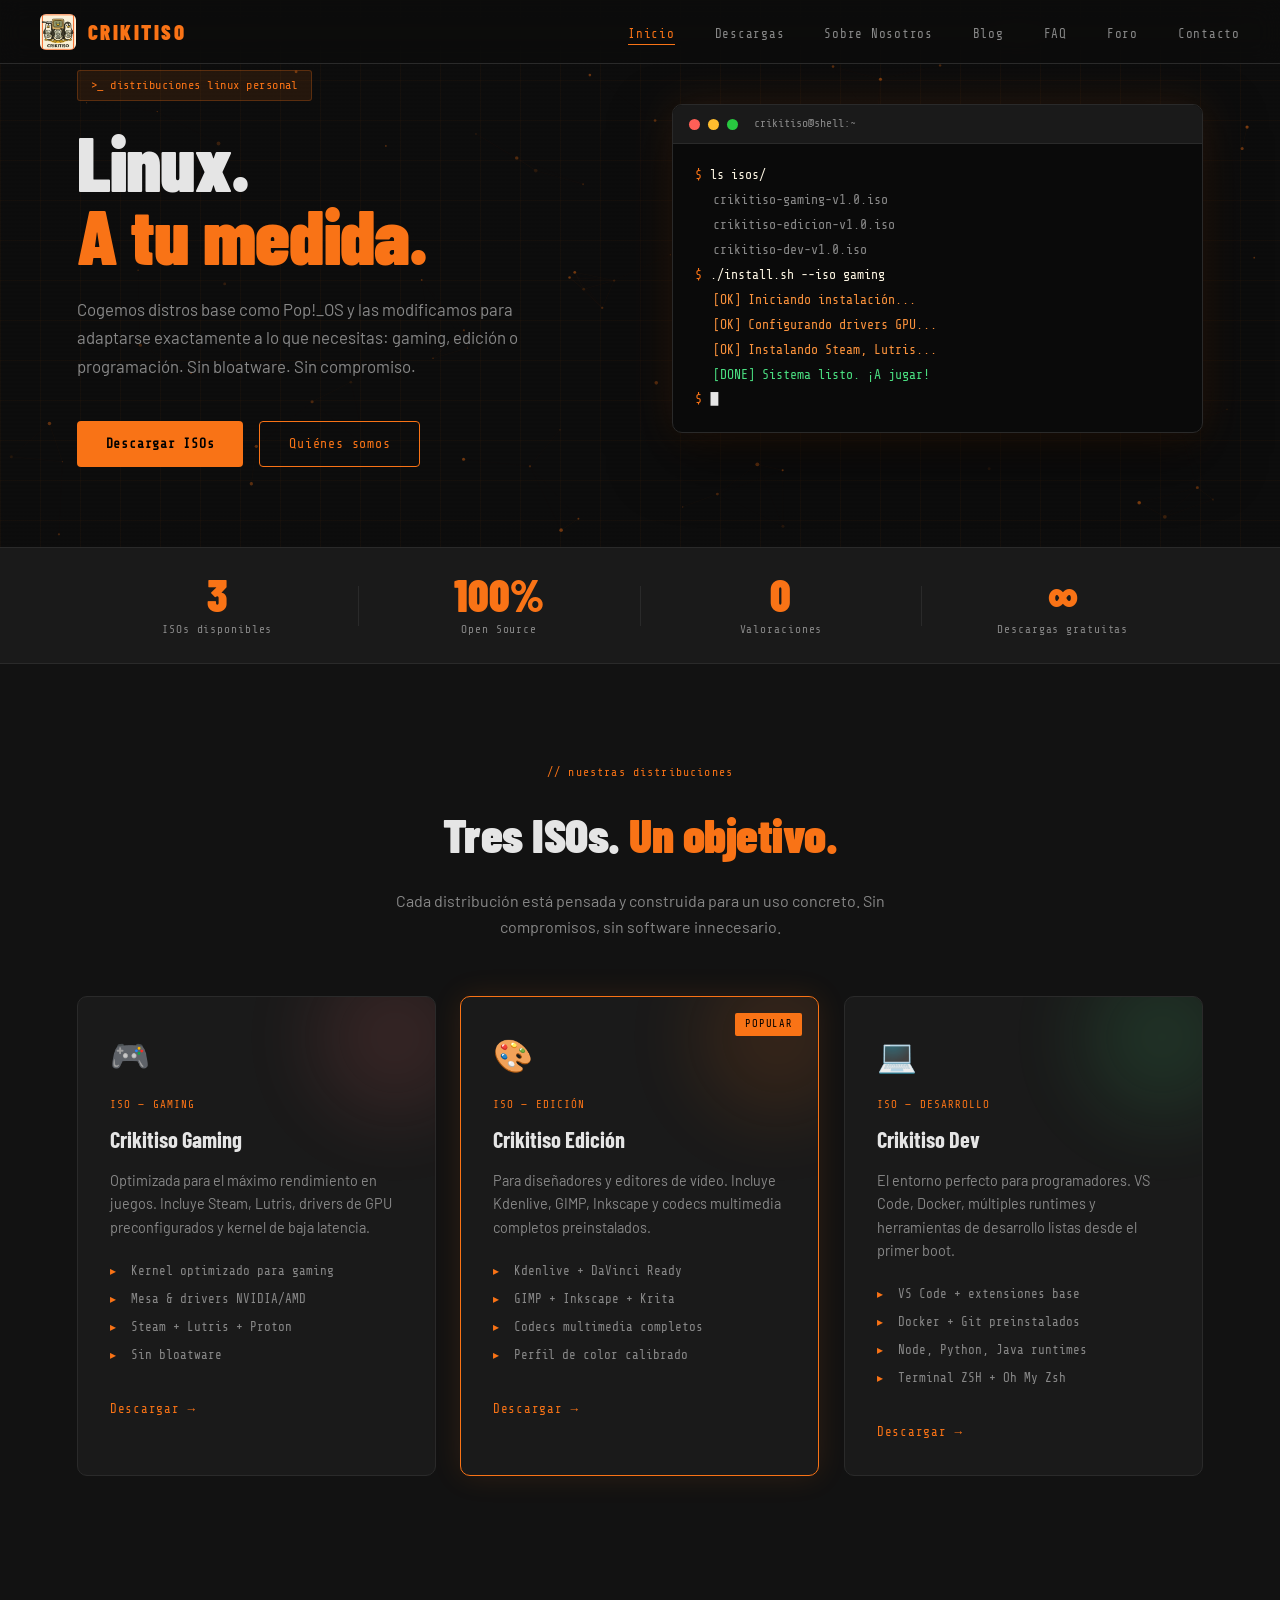
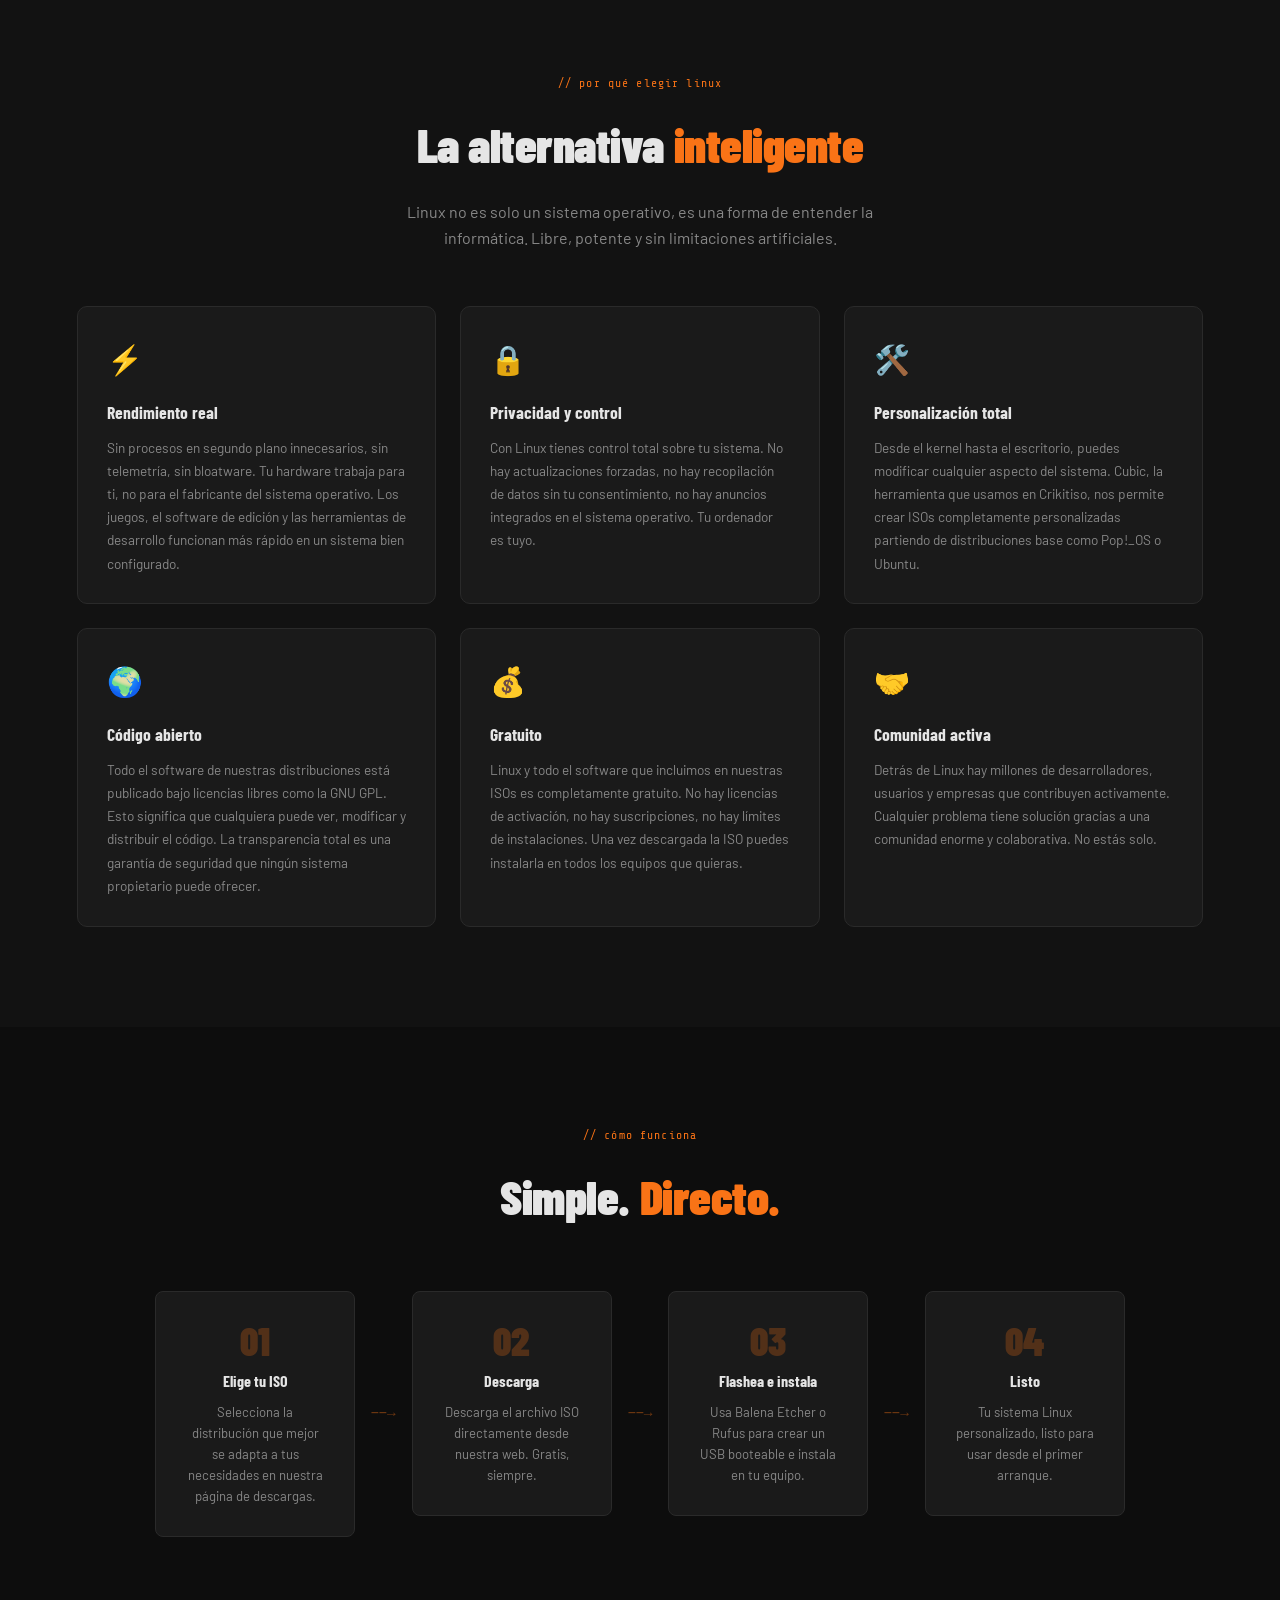
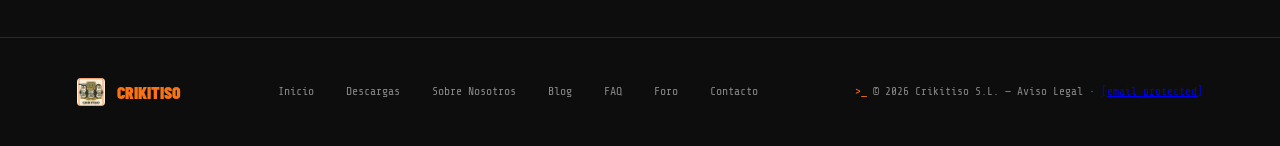
==== index.html @ 0ff191c3 "Add files via upload" ====
<!DOCTYPE html>
<html lang="es">
<head>
  <meta charset="UTF-8" />
  <meta name="viewport" content="width=device-width, initial-scale=1.0"/>
  <title>Crikitiso — Distribuciones Linux a Medida</title>
  <link rel="stylesheet" href="style.css" />
  <link href="https://fonts.googleapis.com/css2?family=Share+Tech+Mono&family=Barlow:wght@400;600;800&family=Barlow+Condensed:wght@700;900&display=swap" rel="stylesheet"/>
  <script async src="https://pagead2.googlesyndication.com/pagead/js/adsbygoogle.js?client=ca-pub-1942519662732657" crossorigin="anonymous"></script>
  <link rel="icon" type="image/png" href="logo.png"/>
  <meta name="description" content="Distribuciones Linux personalizadas para gaming, edición y programación. Descarga gratis."/>
  <meta property="og:title" content="Crikitiso — Distribuciones Linux a Medida"/>
  <meta property="og:description" content="Distribuciones Linux personalizadas para gaming, edición y programación. Descarga gratis."/>
  <meta property="og:image" content="https://crikitiso.github.io/logo.png"/>
  <meta property="og:url" content="https://crikitiso.github.io/index.html"/>
  <meta property="og:type" content="website"/>
  <meta name="twitter:card" content="summary_large_image"/>
  <meta name="twitter:title" content="Crikitiso — Distribuciones Linux a Medida"/>
  <meta name="twitter:description" content="Distribuciones Linux personalizadas para gaming, edición y programación. Descarga gratis."/>
  <meta name="twitter:image" content="https://crikitiso.github.io/logo.png"/>
  <meta name="google-site-verification" content="1vK_hb5o0Uh3LMJRjOKTfBsk-J0wfyWopUN7p2XhImg"/>
</head>
<body>

  <!-- NAV -->
  <nav class="navbar">
    <div class="nav-logo">
      <img src="logo.png" alt="Crikitiso Logo" class="logo-img"/>
      <span class="nav-brand">CRIKITISO</span>
    </div>
    <ul class="nav-links">
      <li><a href="index.html" class="active">Inicio</a></li>
      <li><a href="descargas.html">Descargas</a></li>
      <li><a href="nosotros.html">Sobre Nosotros</a></li>
      <li><a href="blog.html">Blog</a></li>
      <li><a href="faq.html">FAQ</a></li>
      <li><a href="foro.html">Foro</a></li>
      <li><a href="contacto.html">Contacto</a></li>
    </ul>
    <div class="hamburger" onclick="toggleMenu()">
      <span></span><span></span><span></span>
    </div>
  </nav>



  <!-- HERO -->
  <section class="hero">
    <div class="hero-bg-grid"></div>
    <div class="scanlines"></div>
    <div class="hero-content">
      <div class="terminal-tag">&gt;_ distribuciones linux personalizadas</div>
      <h1 class="hero-title">Linux.<br/><span class="accent">A tu medida.</span></h1>
      <p class="hero-sub">Cogemos distros base como Pop!_OS y las modificamos para adaptarse exactamente a lo que necesitas: gaming, edición o programación. Sin bloatware. Sin compromiso.</p>
      <div class="hero-buttons">
        <a href="descargas.html" class="btn-primary">Descargar ISOs</a>
        <a href="nosotros.html" class="btn-ghost">Quiénes somos</a>
      </div>
    </div>
    <div class="hero-visual">
      <div class="terminal-window">
        <div class="terminal-header">
          <span class="dot red"></span>
          <span class="dot yellow"></span>
          <span class="dot green"></span>
          <span class="terminal-title">crikitiso@shell:~</span>
        </div>
        <div class="terminal-body">
          <div class="t-line"><span class="t-prompt">$</span> <span class="t-cmd">ls isos/</span></div>
          <div class="t-line t-out">crikitiso-gaming-v1.0.iso</div>
          <div class="t-line t-out">crikitiso-edicion-v1.0.iso</div>
          <div class="t-line t-out">crikitiso-dev-v1.0.iso</div>
          <div class="t-line"><span class="t-prompt">$</span> <span class="t-cmd">./install.sh --iso gaming</span></div>
          <div class="t-line t-out t-orange">[OK] Iniciando instalación...</div>
          <div class="t-line t-out t-orange">[OK] Configurando drivers GPU...</div>
          <div class="t-line t-out t-orange">[OK] Instalando Steam, Lutris...</div>
          <div class="t-line t-out t-green">[DONE] Sistema listo. ¡A jugar!</div>
          <div class="t-line"><span class="t-prompt">$</span> <span class="t-cursor">█</span></div>
        </div>
      </div>
    </div>
  </section>


  <!-- STATS BAR -->
  <section class="stats-bar">
    <div class="stat-item">
      <span class="stat-num" id="stat-isos">0</span>
      <span class="stat-label">ISOs disponibles</span>
    </div>
    <div class="stat-divider"></div>
    <div class="stat-item">
      <span class="stat-num" id="stat-os">0%</span>
      <span class="stat-label">Open Source</span>
    </div>
    <div class="stat-divider"></div>
    <div class="stat-item">
      <span class="stat-num" id="stat-valoraciones">—</span>
      <span class="stat-label">Valoraciones</span>
    </div>
    <div class="stat-divider"></div>
    <div class="stat-item">
      <span class="stat-num" id="stat-descargas">∞</span>
      <span class="stat-label">Descargas gratuitas</span>
    </div>
  </section>

  <!-- ISOs SECTION -->
  <section class="isos-section">
    <div class="section-header">
      <span class="section-tag">// nuestras distribuciones</span>
      <h2>Tres ISOs. <span class="accent">Un objetivo.</span></h2>
      <p>Cada distribución está pensada y construida para un uso concreto. Sin compromisos, sin software innecesario.</p>
    </div>
    <div class="iso-cards">

      <div class="iso-card" data-iso="gaming">
        <div class="card-glow glow-red"></div>
        <div class="card-icon">🎮</div>
        <div class="card-tag">ISO — GAMING</div>
        <h3>Crikitiso Gaming</h3>
        <p>Optimizada para el máximo rendimiento en juegos. Incluye Steam, Lutris, drivers de GPU preconfigurados y kernel de baja latencia.</p>
        <ul class="feature-list">
          <li><span class="check">▸</span> Kernel optimizado para gaming</li>
          <li><span class="check">▸</span> Mesa & drivers NVIDIA/AMD</li>
          <li><span class="check">▸</span> Steam + Lutris + Proton</li>
          <li><span class="check">▸</span> Sin bloatware</li>
        </ul>
        <a href="descargas.html#gaming" class="card-link">Descargar →</a>
      </div>

      <div class="iso-card featured" data-iso="edicion">
        <div class="card-glow glow-orange"></div>
        <div class="card-badge">POPULAR</div>
        <div class="card-icon">🎨</div>
        <div class="card-tag">ISO — EDICIÓN</div>
        <h3>Crikitiso Edición</h3>
        <p>Para diseñadores y editores de vídeo. Incluye Kdenlive, GIMP, Inkscape y codecs multimedia completos preinstalados.</p>
        <ul class="feature-list">
          <li><span class="check">▸</span> Kdenlive + DaVinci Ready</li>
          <li><span class="check">▸</span> GIMP + Inkscape + Krita</li>
          <li><span class="check">▸</span> Codecs multimedia completos</li>
          <li><span class="check">▸</span> Perfil de color calibrado</li>
        </ul>
        <a href="descargas.html#edicion" class="card-link">Descargar →</a>
      </div>

      <div class="iso-card" data-iso="dev">
        <div class="card-glow glow-green"></div>
        <div class="card-icon">💻</div>
        <div class="card-tag">ISO — DESARROLLO</div>
        <h3>Crikitiso Dev</h3>
        <p>El entorno perfecto para programadores. VS Code, Docker, múltiples runtimes y herramientas de desarrollo listas desde el primer boot.</p>
        <ul class="feature-list">
          <li><span class="check">▸</span> VS Code + extensiones base</li>
          <li><span class="check">▸</span> Docker + Git preinstalados</li>
          <li><span class="check">▸</span> Node, Python, Java runtimes</li>
          <li><span class="check">▸</span> Terminal ZSH + Oh My Zsh</li>
        </ul>
        <a href="descargas.html#dev" class="card-link">Descargar →</a>
      </div>

    </div>
  </section>


  <!-- POR QUE LINUX -->
  <section class="why-section">
    <div class="section-header">
      <span class="section-tag">// por qué elegir linux</span>
      <h2>La alternativa <span class="accent">inteligente</span></h2>
      <p>Linux no es solo un sistema operativo, es una forma de entender la informática. Libre, potente y sin limitaciones artificiales.</p>
    </div>
    <div class="why-grid">
      <div class="why-item">
        <div class="why-icon">⚡</div>
        <h4>Rendimiento real</h4>
        <p>Sin procesos en segundo plano innecesarios, sin telemetría, sin bloatware. Tu hardware trabaja para ti, no para el fabricante del sistema operativo. Los juegos, el software de edición y las herramientas de desarrollo funcionan más rápido en un sistema bien configurado.</p>
      </div>
      <div class="why-item">
        <div class="why-icon">🔒</div>
        <h4>Privacidad y control</h4>
        <p>Con Linux tienes control total sobre tu sistema. No hay actualizaciones forzadas, no hay recopilación de datos sin tu consentimiento, no hay anuncios integrados en el sistema operativo. Tu ordenador es tuyo.</p>
      </div>
      <div class="why-item">
        <div class="why-icon">🛠️</div>
        <h4>Personalización total</h4>
        <p>Desde el kernel hasta el escritorio, puedes modificar cualquier aspecto del sistema. Cubic, la herramienta que usamos en Crikitiso, nos permite crear ISOs completamente personalizadas partiendo de distribuciones base como Pop!_OS o Ubuntu.</p>
      </div>
      <div class="why-item">
        <div class="why-icon">🌍</div>
        <h4>Código abierto</h4>
        <p>Todo el software de nuestras distribuciones está publicado bajo licencias libres como la GNU GPL. Esto significa que cualquiera puede ver, modificar y distribuir el código. La transparencia total es una garantía de seguridad que ningún sistema propietario puede ofrecer.</p>
      </div>
      <div class="why-item">
        <div class="why-icon">💰</div>
        <h4>Gratuito</h4>
        <p>Linux y todo el software que incluimos en nuestras ISOs es completamente gratuito. No hay licencias de activación, no hay suscripciones, no hay límites de instalaciones. Una vez descargada la ISO puedes instalarla en todos los equipos que quieras.</p>
      </div>
      <div class="why-item">
        <div class="why-icon">🤝</div>
        <h4>Comunidad activa</h4>
        <p>Detrás de Linux hay millones de desarrolladores, usuarios y empresas que contribuyen activamente. Cualquier problema tiene solución gracias a una comunidad enorme y colaborativa. No estás solo.</p>
      </div>
    </div>
  </section>

  <!-- HOW IT WORKS -->
  <section class="how-section">
    <div class="section-header">
      <span class="section-tag">// cómo funciona</span>
      <h2>Simple. <span class="accent">Directo.</span></h2>
    </div>
    <div class="steps">
      <div class="step">
        <div class="step-num">01</div>
        <h4>Elige tu ISO</h4>
        <p>Selecciona la distribución que mejor se adapta a tus necesidades en nuestra página de descargas.</p>
      </div>
      <div class="step-arrow">——→</div>
      <div class="step">
        <div class="step-num">02</div>
        <h4>Descarga</h4>
        <p>Descarga el archivo ISO directamente desde nuestra web. Gratis, siempre.</p>
      </div>
      <div class="step-arrow">——→</div>
      <div class="step">
        <div class="step-num">03</div>
        <h4>Flashea e instala</h4>
        <p>Usa Balena Etcher o Rufus para crear un USB booteable e instala en tu equipo.</p>
      </div>
      <div class="step-arrow">——→</div>
      <div class="step">
        <div class="step-num">04</div>
        <h4>Listo</h4>
        <p>Tu sistema Linux personalizado, listo para usar desde el primer arranque.</p>
      </div>
    </div>
  </section>

  <!-- FOOTER -->
  <footer class="footer">
    <div class="footer-inner">
      <div class="footer-brand">
        <img src="logo.png" alt="Crikitiso" class="footer-logo"/>
        <span>CRIKITISO</span>
      </div>
      <div class="footer-links">
        <a href="index.html">Inicio</a>
        <a href="descargas.html">Descargas</a>
        <a href="nosotros.html">Sobre Nosotros</a>
        <a href="blog.html">Blog</a>
        <a href="faq.html">FAQ</a>
        <a href="foro.html">Foro</a>
        <a href="contacto.html">Contacto</a>
      </div>
      <div class="footer-copy">
        <span class="t-prompt">&gt;_</span> © 2026 Crikitiso S.L. — <a href="aviso-legal.html" class="footer-legal">Aviso Legal</a> · <a href="/cdn-cgi/l/email-protection" class="__cf_email__" data-cfemail="82e1f0ebe9ebf6ebf1edc2e5efe3ebeeace1edef">[email&#160;protected]</a>
      </div>
    </div>
  </footer>

  <script data-cfasync="false" src="/cdn-cgi/scripts/5c5dd728/cloudflare-static/email-decode.min.js"></script><script src="main.js"></script>
  <script src="ratings.js"></script>
  <!-- COOKIE BANNER -->
  <div class="cookie-banner" id="cookieBanner">
    <div class="cookie-inner">
      <div class="cookie-text">
        <span class="cookie-icon">🍪</span>
        <div>
          <strong>Esta web usa cookies técnicas</strong>
          <p>Usamos cookies estrictamente necesarias. Los servicios de descarga externos (Linkvertise) pueden usar sus propias cookies. <a href="aviso-legal.html" class="cookie-link">Más info</a></p>
        </div>
      </div>
      <div class="cookie-actions">
        <button class="btn-ghost cookie-btn
---- style.css ----
/* =============================================
   CRIKITISO — stylesheet
   Dark terminal + warm orange accents
   ============================================= */

:root {
  --bg:        #0d0d0d;
  --bg2:       #121212;
  --bg3:       #1a1a1a;
  --border:    #2a2a2a;
  --orange:    #f97316;
  --orange2:   #fb923c;
  --yellow:    #fbbf24;
  --cream:     #fdf6e3;
  --green:     #4ade80;
  --red:       #f87171;
  --text:      #e5e5e5;
  --text-dim:  #888;
  --mono:      'Share Tech Mono', monospace;
  --sans:      'Barlow', sans-serif;
  --condensed: 'Barlow Condensed', sans-serif;
}

*, *::before, *::after { box-sizing: border-box; margin: 0; padding: 0; }

html { scroll-behavior: smooth; }

body {
  background: var(--bg);
  color: var(--text);
  font-family: var(--sans);
  line-height: 1.6;
  overflow-x: hidden;
}

/* ---- SCROLLBAR ---- */
::-webkit-scrollbar { width: 6px; }
::-webkit-scrollbar-track { background: var(--bg); }
::-webkit-scrollbar-thumb { background: var(--orange); border-radius: 3px; }

/* ---- SELECTION ---- */
::selection { background: var(--orange); color: #000; }

/* =============================================
   NAVBAR
   ============================================= */
.navbar {
  position: fixed; top: 0; left: 0; right: 0; z-index: 100;
  display: flex; align-items: center; justify-content: space-between;
  padding: 0 2.5rem;
  height: 64px;
  background: rgba(13,13,13,0.92);
  backdrop-filter: blur(12px);
  border-bottom: 1px solid var(--border);
}

.nav-logo {
  display: flex; align-items: center; gap: .75rem;
  text-decoration: none;
}
.logo-img { width: 36px; height: 36px; object-fit: contain; border-radius: 6px; }
.nav-brand {
  font-family: var(--condensed);
  font-weight: 900; font-size: 1.3rem;
  letter-spacing: .12em;
  color: var(--orange);
}

.nav-links {
  display: flex; gap: 2.5rem;
  list-style: none;
}
.nav-links a {
  font-family: var(--mono);
  font-size: .78rem;
  text-decoration: none;
  color: var(--text-dim);
  letter-spacing: .06em;
  transition: color .2s;
  position: relative;
}
.nav-links a::after {
  content: '';
  position: absolute; bottom: -4px; left: 0; right: 0;
  height: 1px; background: var(--orange);
  transform: scaleX(0); transition: transform .2s;
}
.nav-links a:hover, .nav-links a.active {
  color: var(--orange);
}
.nav-links a:hover::after, .nav-links a.active::after {
  transform: scaleX(1);
}

.hamburger {
  display: none; flex-direction: column; gap: 5px;
  cursor: pointer; padding: 4px;
}
.hamburger span {
  display: block; width: 22px; height: 2px;
  background: var(--orange); transition: .3s;
}

/* =============================================
   BACKGROUNDS & EFFECTS
   ============================================= */
.hero-bg-grid {
  position: absolute; inset: 0; z-index: 0;
  background-image:
    linear-gradient(rgba(249,115,22,.04) 1px, transparent 1px),
    linear-gradient(90deg, rgba(249,115,22,.04) 1px, transparent 1px);
  background-size: 40px 40px;
  pointer-events: none;
}

.scanlines {
  position: absolute; inset: 0; z-index: 1; pointer-events: none;
  background: repeating-linear-gradient(
    0deg,
    transparent,
    transparent 2px,
    rgba(0,0,0,.18) 2px,
    rgba(0,0,0,.18) 4px
  );
  opacity: .4;
}

.accent { color: var(--orange); }

/* =============================================
   TERMINAL COMPONENT
   ============================================= */
.terminal-window {
  background: #0a0a0a;
  border: 1px solid var(--border);
  border-radius: 10px;
  overflow: hidden;
  box-shadow: 0 0 40px rgba(249,115,22,.12), 0 24px 60px rgba(0,0,0,.6);
}
.terminal-header {
  display: flex; align-items: center; gap: .5rem;
  padding: .6rem 1rem;
  background: #1a1a1a;
  border-bottom: 1px solid var(--border);
}
.dot {
  width: 11px; height: 11px; border-radius: 50%;
}
.dot.red    { background: #ff5f57; }
.dot.yellow { background: #ffbd2e; }
.dot.green  { background: #28c840; }
.terminal-title {
  font-family: var(--mono); font-size: .72rem;
  color: var(--text-dim); margin-left: .5rem;
}
.terminal-body {
  padding: 1.2rem 1.4rem;
  font-family: var(--mono); font-size: .82rem;
  line-height: 1.9;
}
.t-line { display: flex; gap: .5rem; }
.t-prompt { color: var(--orange); }
.t-cmd    { color: var(--cream); }
.t-out    { color: var(--text-dim); padding-left: 1.1rem; }
.t-orange { color: var(--orange2); }
.t-green  { color: var(--green); }
.t-cursor {
  display: inline-block;
  animation: blink 1s step-end infinite;
}
@keyframes blink { 50% { opacity: 0; } }

/* =============================================
   HERO
   ============================================= */
.hero {
  position: relative;
  display: grid;
  grid-template-columns: 1fr 1fr;
  align-items: center;
  gap: 4rem;
  padding: 70px 6vw 80px;
  overflow: hidden;
}

.terminal-tag {
  display: inline-block;
  font-family: var(--mono);
  font-size: .75rem;
  color: var(--orange);
  background: rgba(249,115,22,.1);
  border: 1px solid rgba(249,115,22,.25);
  padding: .3rem .8rem;
  border-radius: 3px;
  margin-bottom: 1.5rem;
  letter-spacing: .04em;
}

.hero-title {
  font-family: var(--condensed);
  font-weight: 900;
  font-size: clamp(3rem, 6vw, 5.5rem);
  line-height: .95;
  letter-spacing: -.01em;
  margin-bottom: 1.5rem;
}

.hero-sub {
  font-size: 1.05rem;
  color: var(--text-dim);
  max-width: 500px;
  margin-bottom: 2.5rem;
  line-height: 1.7;
}

.hero-buttons { display: flex; gap: 1rem; flex-wrap: wrap; }

.hero-content { position: relative; z-index: 2; }
.hero-visual  { position: relative; z-index: 2; }

/* =============================================
   BUTTONS
   ============================================= */
.btn-primary {
  display: inline-block;
  background: var(--orange);
  color: #000;
  font-family: var(--mono);
  font-size: .82rem;
  font-weight: 700;
  letter-spacing: .06em;
  padding: .75rem 1.8rem;
  border-radius: 4px;
  text-decoration: none;
  border: none; cursor: pointer;
  transition: background .2s, transform .15s, box-shadow .2s;
  box-shadow: 0 0 0 rgba(249,115,22,0);
}
.btn-primary:hover {
  background: var(--orange2);
  transform: translateY(-2px);
  box-shadow: 0 6px 24px rgba(249,115,22,.35);
}

.btn-ghost {
  display: inline-block;
  background: transparent;
  color: var(--orange);
  font-family: var(--mono);
  font-size: .82rem;
  letter-spacing: .06em;
  padding: .73rem 1.8rem;
  border-radius: 4px;
  border: 1px solid var(--orange);
  text-decoration: none;
  transition: background .2s, color .2s;
}
.btn-ghost:hover {
  background: rgba(249,115,22,.1);
}

/* =============================================
   SECTION COMMONS
   ============================================= */
.section-header {
  text-align: center;
  margin-bottom: 3.5rem;
}
.section-tag {
  display: block;
  font-family: var(--mono);
  font-size: .72rem;
  color: var(--orange);
  letter-spacing: .1em;
  margin-bottom: .8rem;
}
.section-header h2 {
  font-family: var(--condensed);
  font-weight: 900;
  font-size: clamp(2rem, 4vw, 3rem);
  letter-spacing: -.01em;
}
.section-header p {
  color: var(--text-dim);
  max-width: 520px;
  margin: 1rem auto 0;
}

/* =============================================
   ISO CARDS (homepage)
   ============================================= */
.isos-section {
  padding: 100px 6vw;
  background: var(--bg2);
}

.iso-cards {
  display: grid;
  grid-template-columns: repeat(3, 1fr);
  gap: 1.5rem;
}

.iso-card {
  position: relative;
  background: var(--bg3);
  border: 1px solid var(--border);
  border-radius: 10px;
  padding: 2rem;
  overflow: hidden;
  transition: border-color .3s, transform .3s;
}
.iso-card:hover {
  border-color: var(--orange);
  transform: translateY(-4px);
}
.iso-card.featured {
  border-color: var(--orange);
  box-shadow: 0 0 30px rgba(249,115,22,.12);
}

.card-glow {
  position: absolute; top: -40px; right: -40px;
  width: 160px; height: 160px;
  border-radius: 50%; opacity: .12; filter: blur(40px);
  pointer-events: none;
}
.glow-red    { background: var(--red); }
.glow-orange { background: var(--orange); }
.glow-green  { background: var(--green); }

.card-badge {
  position: absolute; top: 1rem; right: 1rem;
  font-family: var(--mono); font-size: .65rem;
  background: var(--orange); color: #000;
  padding: .2rem .6rem; border-radius: 2px;
  letter-spacing: .08em;
}

.card-icon { font-size: 2rem; margin-bottom: 1rem; }
.card-tag  {
  font-family: var(--mono); font-size: .68rem;
  color: var(--orange); letter-spacing: .1em;
  margin-bottom: .5rem;
}

.iso-card h3 {
  font-family: var(--condensed); font-weight: 700;
  font-size: 1.4rem; margin-bottom: .75rem;
}
.iso-card p { color: var(--text-dim); font-size: .9rem; margin-bottom: 1.2rem; }

.feature-list { list-style: none; margin-bottom: 1.5rem; }
.feature-list li {
  font-family: var(--mono); font-size: .78rem;
  color: var(--text-dim); padding: .25rem 0;
}
.check { color: var(--orange); margin-right: .5rem; }

.card-link {
  font-family: var(--mono); font-size: .78rem;
  color: var(--orange); text-decoration: none;
  letter-spacing: .06em;
  transition: letter-spacing .2s;
}
.card-link:hover { letter-spacing: .12em; }

/* =============================================
   HOW IT WORKS
   ============================================= */
.how-section {
  padding: 100px 6vw;
}

.steps {
  display: flex;
  align-items: flex-start;
  justify-content: center;
  gap: 1rem;
  flex-wrap: wrap;
}

.step {
  background: var(--bg3);
  border: 1px solid var(--border);
  border-radius: 8px;
  padding: 1.8rem;
  max-width: 200px;
  text-align: center;
  flex: 1; min-width: 160px;
}
.step-num {
  font-family: var(--condensed); font-weight: 900;
  font-size: 2.5rem; color: var(--orange); opacity: .25;
  line-height: 1; margin-bottom: .5rem;
}
.step h4 {
  font-family: var(--condensed); font-size: 1rem;
  font-weight: 700; margin-bottom: .5rem;
}
.step p { font-size: .82rem; color: var(--text-dim); }

.step-arrow {
  font-family: var(--mono);
  color: var(--orange); opacity: .4;
  font-size: .9rem;
  align-self: center;
  flex-shrink: 0;
}

/* =============================================
   PAGE HERO (subpages)
   ============================================= */
.page-hero {
  position: relative;
  padding: 70px 6vw 70px;
  margin-top: 64px;
  overflow: hidden;
  border-bottom: 1px solid var(--border);
}
.page-hero-content {
  position: relative; z-index: 2;
  max-width: 700px;
}
.page-hero-content h1 {
  font-family: var(--condensed); font-weight: 900;
  font-size: clamp(2.5rem, 5vw, 4.5rem);
  line-height: .95; margin: .8rem 0 1rem;
}
.page-hero-content p {
  font-size: 1.05rem; color: var(--text-dim); max-width: 500px;
}

/* =============================================
   DOWNLOADS PAGE
   ============================================= */
.download-section {
  padding: 80px 6vw;
  display: flex; flex-direction: column; gap: 2rem;
}

.download-card {
  background: var(--bg3);
  border: 1px solid var(--border);
  border-radius: 12px;
  padding: 2.5rem;
  transition: border-color .3s;
}
.download-card:hover { border-color: #444; }
.download-card.featured-dl {
  border-color: var(--orange);
  box-shadow: 0 0 40px rgba(249,115,22,.08);
}

.dl-header {
  display: flex; align-items: flex-start; gap: 1.5rem;
  margin-bottom: 1.5rem;
}
.dl-icon { font-size: 2.5rem; flex-shrink: 0; }
.dl-tag {
  font-family: var(--mono); font-size: .68rem;
  color: var(--orange); letter-spacing: .1em; margin-bottom: .3rem;
}
.dl-title {
  font-family: var(--condensed); font-weight: 900;
  font-size: 1.8rem;
}
.dl-version {
  font-family: var(--mono); font-size: .72rem;
  color: var(--text-dim); margin-top: .2rem;
}
.dl-badge {
  margin-left: auto; flex-shrink: 0;
  font-family: var(--mono); font-size: .68rem;
  padding: .3rem .8rem; border-radius: 3px;
  letter-spacing: .08em; font-weight: 700;
}
.dl-badge-red    { background: rgba(248,113,113,.15); color: var(--red); border: 1px solid rgba(248,113,113,.3); }
.dl-badge-orange { background: rgba(249,115,22,.15); color: var(--orange); border: 1px solid rgba(249,115,22,.3); }
.dl-badge-green  { background: rgba(74,222,128,.15); color: var(--green); border: 1px solid rgba(74,222,128,.3); }

.dl-desc {
  color: var(--text-dim); font-size: .95rem;
  margin-bottom: 1.5rem; max-width: 700px;
}

.dl-specs {
  display: flex; gap: 2rem; flex-wrap: wrap;
  margin-bottom: 1.5rem;
  padding: 1rem 1.2rem;
  background: var(--bg); border-radius: 6px;
  border: 1px solid var(--border);
}
.spec { display: flex; flex-direction: column; }
.spec-label {
  font-family: var(--mono); font-size: .65rem;
  color: var(--text-dim); letter-spacing: .08em;
}
.spec-val {
  font-family: var(--mono); font-size: .82rem; color: var(--text);
}

.dl-features {
  display: flex; flex-wrap: wrap; gap: .5rem;
  margin-bottom: 1.8rem;
}
.dl-feat {
  font-family: var(--mono); font-size: .72rem;
  background: rgba(249,115,22,.08);
  border: 1px solid rgba(249,115,22,.2);
  color: var(--orange2);
  padding: .25rem .7rem; border-radius: 3px;
}

.dl-actions { display: flex; gap: 1rem; flex-wrap: wrap; }
.dl-btn { font-size: .8rem !important; }

.dl-monetize {
  display: flex; align-items: stretch; gap: 1.5rem;
  margin-bottom: 1.2rem; flex-wrap: wrap;
}
.dl-option {
  flex: 1; min-width: 220px;
  background: var(--bg); border: 1px solid var(--border);
  border-radius: 8px; padding: 1.2rem 1.4rem;
  display: flex; flex-direction: column; gap: .6rem;
}
.dl-option-label {
  display: flex; align-items: center; gap: .6rem;
  font-family: var(--condensed); font-weight: 700; font-size: 1rem;
}
.dl-free-badge {
  font-family: var(--mono); font-size: .65rem;
  background: rgba(74,222,128,.15); color: var(--green);
  border: 1px solid rgba(74,222,128,.3);
  padding: .2rem .5rem; border-radius: 3px; letter-spacing: .06em;
}
.dl-paid-badge {
  font-family: var(--mono); font-size: .65rem;
  background: rgba(249,115,22,.15); color: var(--orange);
  border: 1px solid rgba(249,115,22,.3);
  padding: .2rem .5rem; border-radius: 3px; letter-spacing: .06em;
}
.dl-option-desc { font-size: .8rem; color: var(--text-dim); flex: 1; }
.dl-divider {
  display: flex; align-items: center; justify-content: center;
  font-family: var(--mono); font-size: .8rem; color: var(--text-dim);
  flex-shrink: 0; padding: 0 .5rem;
}
.dl-info-link {
  font-family: var(--mono); font-size: .72rem;
  color: var(--text-dim); text-decoration: none;
  display: inline-block; margin-top: .2rem;
  transition: color .2s;
}
.dl-info-link:hover { color: var(--orange); }

/* =============================================
   ABOUT PAGE
   ============================================= */
.about-mission {
  padding: 80px 6vw;
}
.mission-grid {
  display: grid; grid-template-columns: 1fr 1fr;
  gap: 4rem; align-items: center;
}
.mission-text .section-tag { margin-bottom: .8rem; }
.mission-text h2 {
  font-family: var(--condensed); font-weight: 900;
  font-size: clamp(1.8rem, 3vw, 2.5rem);
  margin-bottom: 1.2rem;
}
.mission-text p {
  color: var(--text-dim); font-size: .95rem;
  line-height: 1.8; margin-bottom: 1rem;
}

.team-section {
  padding: 80px 6vw;
  background: var(--bg2);
}
.team-cards {
  display: grid; grid-template-columns: repeat(3,1fr); gap: 1.5rem;
}
.team-card {
  background: var(--bg3); border: 1px solid var(--border);
  border-radius: 10px; padding: 2rem;
  display: flex; flex-direction: column; align-items: center;
  text-align: center;
  transition: border-color .3s, transform .3s;
}
.team-card:hover { border-color: var(--orange); transform: translateY(-3px); }
.team-card.featured-team { border-color: var(--orange); box-shadow: 0 0 25px rgba(249,115,22,.1); }

.team-avatar {
  width: 70px; height: 70px; border-radius: 50%;
  background: rgba(249,115,22,.15);
  border: 2px solid var(--orange);
  display: flex; align-items: center; justify-content: center;
  font-family: var(--condensed); font-weight: 900; font-size: 1.3rem;
  color: var(--orange); margin-bottom: 1.2rem;
}
.team-name {
  font-family: var(--condensed); font-weight: 700; font-size: 1.2rem;
  margin-bottom: .3rem;
}
.team-role {
  font-family: var(--mono); font-size: .7rem;
  color: var(--orange); margin-bottom: .8rem;
}
.team-desc { font-size: .85rem; color: var(--text-dim); margin-bottom: 1rem; }
.team-tags { display: flex; gap: .4rem; flex-wrap: wrap; justify-content: center; }
.team-tags span {
  font-family: var(--mono); font-size: .65rem;
  background: rgba(249,115,22,.08); border: 1px solid rgba(249,115,22,.2);
  color: var(--orange2); padding: .2rem .6rem; border-radius: 3px;
}

.values-section { padding: 80px 6vw; }
.values-grid {
  display: grid; grid-template-columns: repeat(4,1fr); gap: 1.5rem;
}
.value-item {
  background: var(--bg3); border: 1px solid var(--border);
  border-radius: 8px; padding: 2rem 1.5rem;
  transition: border-color .3s;
}
.value-item:hover { border-color: var(--orange); }
.value-icon { font-size: 1.8rem; margin-bottom: 1rem; }
.value-item h4 {
  font-family: var(--condensed); font-weight: 700;
  font-size: 1.1rem; margin-bottom: .5rem;
}
.value-item p { font-size: .85rem; color: var(--text-dim); }

/* =============================================
   CONTACT PAGE
   ============================================= */
.contact-section { padding: 80px 6vw; }
.contact-grid {
  display: grid; grid-template-columns: 1fr 1fr; gap: 4rem;
}
.contact-form-wrap .section-tag { margin-bottom: .8rem; }
.contact-form-wrap h2 {
  font-family: var(--condensed); font-weight: 900;
  font-size: clamp(1.8rem, 3vw, 2.4rem); margin-bottom: 2rem;
}

.form-group { margin-bottom: 1.4rem; }
.form-label {
  display: block;
  font-family: var(--mono); font-size: .72rem;
  color: var(--text-dim); letter-spacing: .08em;
  margin-bottom: .5rem;
}
.form-input {
  width: 100%;
  background: var(--bg3); border: 1px solid var(--border);
  color: var(--text); font-family: var(--mono); font-size: .85rem;
  padding: .75rem 1rem; border-radius: 6px;
  outline: none; transition: border-color .2s;
  appearance: none;
}
.form-input:focus { border-color: var(--orange); }
.form-textarea { min-height: 120px; resize: vertical; }
select.form-input option { background: var(--bg3); }

.form-success {
  display: none;
  font-family: var(--mono); font-size: .82rem;
  padding: .75rem; margin-top: 1rem;
  background: rgba(74,222,128,.06);
  border: 1px solid rgba(74,222,128,.2);
  border-radius: 4px;
}
.form-success.show { display: block; }

.contact-info h2 {
  font-family: var(--condensed); font-weight: 900;
  font-size: clamp(1.8rem, 3vw, 2.4rem); margin-bottom: 1.5rem;
}
.contact-cards { display: flex; flex-direction: column; gap: .8rem; }
.contact-card {
  display: flex; align-items: center; gap: 1rem;
  background: var(--bg3); border: 1px solid var(--border);
  border-radius: 8px; padding: 1rem 1.2rem;
  transition: border-color .2s;
}
.contact-card:hover { border-color: var(--orange); }
.cc-icon { font-size: 1.5rem; }
.cc-label { font-family: var(--mono); font-size: .65rem; color: var(--text-dim); letter-spacing: .08em; }
.cc-value { font-family: var(--mono); font-size: .82rem; color: var(--text); }

.faq-list { margin-top: 1rem; }
.faq-item {
  border-bottom: 1px solid var(--border);
  padding: .8rem 0;
}
.faq-q {
  display: flex; justify-content: space-between; align-items: center;
  font-family: var(--mono); font-size: .82rem;
  color: var(--text); cursor: pointer;
  transition: color .2s;
}
.faq-q:hover { color: var(--orange); }
.faq-arrow { transition: transform .2s; font-size: .7rem; color: var(--orange); }
.faq-item.open .faq-arrow { transform: rotate(90deg); }
.faq-a {
  font-size: .82rem; color: var(--text-dim);
  max-height: 0; overflow: hidden;
  transition: max-height .3s ease, padding .3s ease;
}
.faq-item.open .faq-a { max-height: 100px; padding-top: .6rem; }

/* =============================================
   FOOTER
   ============================================= */
.footer {
  border-top: 1px solid var(--border);
  padding: 2.5rem 6vw;
  background: var(--bg);
}
.footer-inner {
  display: flex; align-items: center; justify-content: space-between;
  flex-wrap: wrap; gap: 1.5rem;
}
.footer-brand {
  display: flex; align-items: center; gap: .75rem;
  font-family: var(--condensed); font-weight: 900;
  font-size: 1.1rem; color: var(--orange);
}
.footer-logo { width: 28px; height: 28px; object-fit: contain; border-radius: 4px; }
.footer-links {
  display: flex; gap: 2rem; flex-wrap: wrap;
}
.footer-links a {
  font-family: var(--mono); font-size: .72rem;
  color: var(--text-dim); text-decoration: none;
  transition: color .2s;
}
.footer-links a:hover { color: var(--orange); }
.footer-copy {
  font-family: var(--mono); font-size: .7rem; color: var(--text-dim);
}

/* =============================================
   ANIMATIONS
   ============================================= */
@keyframes fadeInUp {
  from { opacity: 0; transform: translateY(20px); }
  to   { opacity: 1; transform: translateY(0); }
}
.hero-content > * {
  animation: fadeInUp .6s ease both;
}
.hero-content .terminal-tag { animation-delay: .1s; }
.hero-content .hero-title   { animation-delay: .2s; }
.hero-content .hero-sub     { animation-delay: .3s; }
.hero-content .hero-buttons { animation-delay: .4s; }
.hero-visual { animation: fadeInUp .7s ease .3s both; }

/* =============================================
   RESPONSIVE
   ============================================= */
@media (max-width: 900px) {
  .hero { grid-template-columns: 1fr; min-height: auto; padding-top: 100px; }
  .hero-visual { display: none; }
  .iso-cards { grid-template-columns: 1fr; }
  .team-cards { grid-template-columns: 1fr; }
  .values-grid { grid-template-columns: 1fr 1fr; }
  .mission-grid { grid-template-columns: 1fr; }
  .contact-grid { grid-template-columns: 1fr; }
  .steps { flex-direction: column; align-items: center; }
  .step-arrow { transform: rotate(90deg); }
}

@media (max-width: 640px) {
  .navbar { padding: 0 1.5rem; }
  .nav-links { display: none; }
  .nav-links.open {
    display: flex; flex-direction: column;
    position: absolute; top: 64px; left: 0; right: 0;
    background: var(--bg2); border-bottom: 1px solid var(--border);
    padding: 1.5rem;
  }
  .hamburger { display: flex; }
  .footer-inner { flex-direction: column; text-align: center; }
  .values-grid { grid-template-columns: 1fr; }
  .dl-header { flex-direction: column; }
  .dl-badge { margin-left: 0; }
}

/* =============================================
   COOKIE BANNER
   ============================================= */
.cookie-banner {
  position: fixed; bottom: -200px; left: 0; right: 0; z-index: 999;
  padding: 1rem 6vw;
  background: rgba(18,18,18,0.97);
  border-top: 1px solid var(--border);
  backdrop-filter: blur(12px);
  transition: bottom .4s cubic-bezier(.16,1,.3,1), opacity .3s ease;
  opacity: 0;
  pointer-events: none;
}
.cookie-banner.show { bottom: 0; opacity: 1; pointer-events: all; }
.cookie-banner.hide { bottom: -200px; opacity: 0; pointer-events: none; }

.cookie-inner {
  display: flex; align-items: center; justify-content: space-between;
  gap: 1.5rem; flex-wrap: wrap;
  max-width: 1200px; margin: 0 auto;
}
.cookie-text {
  display: flex; align-items: flex-start; gap: 1rem; flex: 1;
}
.cookie-icon { font-size: 1.4rem; flex-shrink: 0; margin-top: .1rem; }
.cookie-text strong {
  display: block; font-family: var(--condensed);
  font-size: 1rem; margin-bottom: .2rem;
}
.cookie-text p { font-size: .78rem; color: var(--text-dim); }
.cookie-link { color: var(--orange); text-decoration: none; }
.cookie-link:hover { text-decoration: underline; }
.cookie-actions { display: flex; gap: .75rem; flex-shrink: 0; }
.cookie-btn { font-size: .75rem !important; padding: .5rem 1.2rem !important; }

/* =============================================
   FAQ PAGE
   ============================================= */
.faq-page-section {
  padding: 80px 6vw;
  max-width: 900px; margin: 0 auto;
  display: flex; flex-direction: column; gap: 4rem;
}
.faq-category {}
.faq-cat-header { margin-bottom: 1.5rem; }
.faq-cat-header h2 {
  font-family: var(--condensed); font-weight: 900;
  font-size: clamp(1.6rem, 3vw, 2.2rem);
}
.faq-list-big .faq-item { border-bottom: 1px solid var(--border); padding: 1rem 0; }
.faq-list-big .faq-q {
  font-size: .95rem; font-family: var(--sans);
  font-weight: 600; padding: .2rem 0;
}
.faq-list-big .faq-a {
  font-size: .88rem; line-height: 1.8;
  color: var(--text-dim);
}
.faq-list-big .faq-item.open .faq-a { max-height: 300px; padding-top: .8rem; }

.faq-cta {
  text-align: center; padding: 3rem 2rem;
  background: var(--bg3); border: 1px solid var(--border);
  border-radius: 10px;
}
.faq-cta p { color: var(--text-dim); margin-bottom: 1.2rem; font-size: 1rem; }

/* =============================================
   LEGAL PAGE
   ============================================= */
.legal-section {
  padding: 80px 6vw;
}
.legal-content {
  max-width: 800px; margin: 0 auto;
  display: flex; flex-direction: column; gap: 2.5rem;
}
.legal-block h2 {
  font-family: var(--condensed); font-weight: 700;
  font-size: 1.3rem; color: var(--orange);
  margin-bottom: .8rem; padding-bottom: .5rem;
  border-bottom: 1px solid var(--border);
}
.legal-block h3 {
  font-family: var(--condensed); font-weight: 700;
  font-size: 1rem; margin: 1rem 0 .4rem;
}
.legal-block p {
  font-size: .9rem; color: var(--text-dim);
  line-height: 1.8; margin-bottom: .6rem;
}
.legal-data {
  background: var(--bg3); border: 1px solid var(--border);
  border-radius: 6px; padding: 1rem 1.2rem;
  margin-top: .8rem;
}
.legal-row {
  display: flex; gap: 1rem; padding: .4rem 0;
  border-bottom: 1px solid var(--border); font-size: .85rem;
}
.legal-row:last-child { border-bottom: none; }
.legal-label { font-family: var(--mono); color: var(--text-dim); min-width: 100px; font-size: .78rem; }
.legal-val   { font-family: var(--mono); color: var(--text); }
.legal-updated {
  font-family: var(--mono); font-size: .75rem;
  color: var(--text-dim); padding-top: 1rem;
  border-top: 1px solid var(--border);
}

/* Footer legal link */
.footer-legal {
  color: var(--text-dim); text-decoration: none;
  transition: color .2s;
}
.footer-legal:hover { color: var(--orange); }

.form-error {
  display: none;
  font-family: var(--mono); font-size: .82rem;
  padding: .75rem; margin-top: 1rem;
  background: rgba(248,113,113,.06);
  border: 1px solid rgba(248,113,113,.2);
  border-radius: 4px;
}
.form-error.show { display: block; }
.t-red { color: var(--red); }

/* =============================================
   AD BANNER
   ============================================= */


/* =============================================
   AD BANNER
   ============================================= */
.ad-banner-wrap {
  width: 100%;
  background: var(--bg2);
  border-bottom: 1px solid var(--border);
  padding: .3rem 1rem;
  display: flex;
  flex-direction: column;
  align-items: center;
  gap: .2rem;
  overflow: hidden;
  margin-top: 64px; /* clear fixed navbar */
}
.ad-label {
  font-family: var(--mono);
  font-size: .62rem;
  color: var(--text-dim);
  letter-spacing: .1em;
  text-transform: uppercase;
}
.ad-inner {
  width: 300px;
  height: 250px;
  overflow: hidden;
  display: flex;
  align-items: center;
  justify-content: center;
  margin: 0 auto;
}

/* =============================================
   FORO PAGE
   ============================================= */
.foro-section {
  padding: 60px 6vw 100px;
}
.foro-inner {
  max-width: 900px;
  margin: 0 auto;
  display: flex;
  flex-direction: column;
  gap: 3rem;
}

.foro-rules {
  background: var(--bg3);
  border: 1px solid var(--border);
  border-radius: 10px;
  padding: 1.5rem 2rem;
}
.foro-rules-header { margin-bottom: 1rem; }
.foro-rules-list { display: flex; flex-direction: column; gap: .5rem; }
.foro-rule {
  font-family: var(--mono);
  font-size: .8rem;
  color: var(--text-dim);
}
.foro-rule-icon { color: var(--orange); margin-right: .5rem; }

.foro-topics {
  display: grid;
  grid-template-columns: repeat(4, 1fr);
  gap: 1rem;
}
.foro-topic-card {
  background: var(--bg3);
  border: 1px solid var(--border);
  border-radius: 8px;
  padding: 1.2rem;
  display: flex;
  flex-direction: column;
  gap: .6rem;
  transition: border-color .2s;
}
.foro-topic-card:hover { border-color: var(--orange); }
.foro-topic-icon { font-size: 1.5rem; }
.foro-topic-title {
  font-family: var(--condensed);
  font-weight: 700;
  font-size: 1rem;
}
.foro-topic-desc {
  font-size: .78rem;
  color: var(--text-dim);
  line-height: 1.5;
}

.foro-comments-wrap { display: flex; flex-direction: column; gap: 1.2rem; }
.foro-comments-wrap h2 {
  font-family: var(--condensed);
  font-weight: 900;
  font-size: clamp(1.8rem, 3vw, 2.4rem);
}
#disqus_thread {
  background: var(--bg3);
  border: 1px solid var(--border);
  border-radius: 10px;
  padding: 2rem;
  min-height: 200px;
}

@media (max-width: 768px) {
  .foro-topics { grid-template-columns: repeat(2, 1fr); }
}
@media (max-width: 480px) {
  .foro-topics { grid-template-columns: 1fr; }
}

/* =============================================
   SCROLL PROGRESS BAR
   ============================================= */
#scroll-progress {
  position: fixed;
  top: 0; left: 0;
  height: 3px;
  width: 0%;
  background: linear-gradient(90deg, var(--orange), var(--yellow));
  z-index: 9999;
  transition: width .1s linear;
  box-shadow: 0 0 8px rgba(249,115,22,.6);
}

/* =============================================
   CUSTOM CURSOR
   ============================================= */
#custom-cursor {
  position: fixed;
  width: 36px; height: 36px;
  border: 1.5px solid var(--orange);
  border-radius: 50%;
  pointer-events: none;
  z-index: 99999;
  transition: width .2s, height .2s, border-color .2s, opacity .2s;
  opacity: 0;
}
#cursor-dot {
  position: fixed;
  width: 6px; height: 6px;
  background: var(--orange);
  border-radius: 50%;
  pointer-events: none;
  z-index: 99999;
  opacity: 0;
}
body:hover #custom-cursor,
body:hover #cursor-dot { opacity: 1; }
#custom-cursor.hover {
  width: 52px; height: 52px;
  border-color: var(--yellow);
  background: rgba(249,115,22,.08);
}

/* =============================================
   SCROLL ANIMATIONS
   ============================================= */
.scroll-hidden {
  opacity: 0;
  transform: translateY(40px) scale(0.97);
  transition: opacity .7s cubic-bezier(.16,1,.3,1), transform .7s cubic-bezier(.16,1,.3,1);
}
.scroll-hidden.visible {
  opacity: 1;
  transform: translateY(0) scale(1);
}

/* =============================================
   PARTICLE CANVAS
   ============================================= */
#hero-canvas {
  position: absolute;
  inset: 0;
  width: 100%;
  height: 100%;
  z-index: 0;
  pointer-events: none;
}

/* =============================================
   CARD TILT — preserve 3d
   ============================================= */
.iso-card, .download-card, .team-card {
  transform-style: preserve-3d;
  will-change: transform;
  transition: transform .3s ease, border-color .3s;
}

/* =============================================
   RATING WIDGET
   ============================================= */
.rating-widget {
  display: flex;
  align-items: center;
  gap: 1rem;
  padding: 1rem 1.2rem;
  background: var(--bg);
  border: 1px solid var(--border);
  border-radius: 8px;
  margin-top: 1rem;
  flex-wrap: wrap;
}
.rating-stars {
  display: flex;
  gap: .2rem;
}
.star {
  font-size: 1.6rem;
  color: var(--border);
  cursor: pointer;
  transition: color .15s, transform .15s;
  user-select: none;
  line-height: 1;
}
.star.filled { color: var(--yellow); }
.star.hover  { color: var(--orange); transform: scale(1.2); }
.star.voted  { cursor: default; }
.rating-info {
  display: flex;
  align-items: center;
  gap: .8rem;
  flex-wrap: wrap;
}
.rating-avg {
  font-family: var(--condensed);
  font-weight: 900;
  font-size: 1.4rem;
  color: var(--yellow);
}
.rating-total {
  font-family: var(--mono);
  font-size: .72rem;
  color: var(--text-dim);
}
.rating-hint {
  font-family: var(--mono);
  font-size: .68rem;
  color: var(--text-dim);
  opacity: .6;
}
.rating-voted {
  font-family: var(--mono);
  font-size: .72rem;
  color: var(--green);
}

/* =============================================
   RATING WIDGET — full review system
   ============================================= */
.rating-widget {
  margin-top: 1.5rem;
  display: flex;
  flex-direction: column;
  gap: 1.5rem;
}
.rating-resumen {
  display: flex;
  align-items: center;
  gap: 1.2rem;
  padding: 1rem 1.4rem;
  background: var(--bg);
  border: 1px solid var(--border);
  border-radius: 8px;
}
.rating-stars-big .star,
.rating-stars-interactive .star { font-size: 1.8rem; }
.rating-stars-big { display: flex; gap: .15rem; }
.rating-stars-interactive {
  display: flex; gap: .15rem; margin-bottom: .8rem;
}
.star { color: #333; transition: color .12s, transform .12s; user-select: none; }
.star.filled  { color: var(--yellow); }
.star.hover   { color: var(--orange); transform: scale(1.15); }
.star.static  { cursor: default; font-size: 1rem; }
.rating-stars-interactive .star { cursor: pointer; }
.rating-avg {
  font-family: var(--condensed); font-weight: 900;
  font-size: 2rem; color: var(--yellow);
}
.rating-total {
  font-family: var(--mono); font-size: .72rem; color: var(--text-dim);
}
.rating-ya-votado {
  font-family: var(--mono); font-size: .82rem; color: var(--green);
  padding: .8rem 1rem;
  background: rgba(74,222,128,.06);
  border: 1px solid rgba(74,222,128,.2);
  border-radius: 6px;
}
.rating-form {
  background: var(--bg3);
  border: 1px solid var(--border);
  border-radius: 10px;
  padding: 1.5rem;
  display: flex; flex-direction: column; gap: .8rem;
}
.rating-form-title {
  font-family: var(--condensed); font-weight: 700; font-size: 1.1rem;
}
.rating-textarea { min-height: 80px; resize: vertical; }
.opiniones-lista {
  display: flex; flex-direction: column; gap: 1rem;
}
.opiniones-titulo {
  font-family: var(--mono); font-size: .72rem;
  color: var(--orange); letter-spacing: .1em;
  text-transform: uppercase; margin-bottom: .3rem;
}
.opinion-card {
  background: var(--bg3);
  border: 1px solid var(--border);
  border-radius: 8px;
  padding: 1.2rem;
  display: flex; flex-direction: column; gap: .6rem;
}
.opinion-header {
  display: flex; align-items: center;
  justify-content: space-between; flex-wrap: wrap; gap: .5rem;
}
.opinion-stars { display: flex; gap: .1rem; }
.opinion-fecha {
  font-family: var(--mono); font-size: .68rem; color: var(--text-dim);
}
.opinion-texto {
  font-size: .88rem; color: var(--text); line-height: 1.6;
}
.opinion-actions { display: flex; gap: .8rem; flex-wrap: wrap; }
.opinion-btn-util, .opinion-btn-report {
  font-family: var(--mono); font-size: .7rem;
  background: transparent;
  border: 1px solid var(--border);
  color: var(--text-dim);
  padding: .3rem .8rem; border-radius: 4px;
  cursor: pointer;
  transition: border-color .2s, color .2s;
}
.opinion-btn-util:hover  { border-color: var(--green); color: var(--green); }
.opinion-btn-report:hover { border-color: var(--red); color: var(--red); }
.opinion-btn-util.used, .opinion-btn-report.used {
  opacity: .4; cursor: default;
}

/* FORO — aviso móvil */
.foro-aviso-movil {
  display: none;
  align-items: flex-start;
  gap: 1rem;
  padding: 1rem 1.2rem;
  background: rgba(251,191,36,.06);
  border: 1px solid rgba(251,191,36,.25);
  border-radius: 8px;
  margin-bottom: 1rem;
}
.foro-aviso-movil strong { font-family: var(--condensed); font-size: 1rem; display: block; margin-bottom: .3rem; }
.foro-aviso-movil p { font-size: .82rem; color: var(--text-dim); }
.foro-aviso-icon { font-size: 1.4rem; flex-shrink: 0; }
@media (max-width: 768px) {
  .foro-aviso-movil { display: flex; }
}

/* =============================================
   STATS BAR
   ============================================= */
.stats-bar {
  display: flex;
  align-items: center;
  justify-content: center;
  gap: 0;
  background: var(--bg3);
  border-top: 1px solid var(--border);
  border-bottom: 1px solid var(--border);
  padding: 1.5rem 6vw;
  flex-wrap: wrap;
}
.stat-item {
  display: flex;
  flex-direction: column;
  align-items: center;
  gap: .3rem;
  padding: 0 3rem;
  flex: 1;
  min-width: 120px;
}
.stat-num {
  font-family: var(--condensed);
  font-weight: 900;
  font-size: 2.8rem;
  color: var(--orange);
  line-height: 1;
}
.stat-label {
  font-family: var(--mono);
  font-size: .7rem;
  color: var(--text-dim);
  letter-spacing: .08em;
  text-align: center;
}
.stat-divider {
  width: 1px;
  height: 40px;
  background: var(--border);
  flex-shrink: 0;
}
@media (max-width: 600px) {
  .stat-divider { display: none; }
  .stat-item { padding: .8rem 1rem; }
}

/* =============================================
   OPINIONES — filtros y ver más
   ============================================= */
.opiniones-filtros {
  display: flex;
  align-items: center;
  gap: .4rem;
  flex-wrap: wrap;
  margin-bottom: 1rem;
}
.filtro-label {
  font-family: var(--mono);
  font-size: .7rem;
  color: var(--text-dim);
  margin-right: .3rem;
}
.filtro-btn {
  font-family: var(--mono);
  font-size: .7rem;
  background: transparent;
  border: 1px solid var(--border);
  color: var(--text-dim);
  padding: .25rem .7rem;
  border-radius: 4px;
  cursor: pointer;
  transition: border-color .2s, color .2s, background .2s;
}
.filtro-btn:hover { border-color: var(--orange); color: var(--orange); }
.filtro-btn.active {
  background: rgba(249,115,22,.15);
  border-color: var(--orange);
  color: var(--orange);
}
.ver-mas-btn {
  width: 100%;
  margin-top: .8rem;
  text-align: center;
  font-size: .78rem !important;
}
.sin-opiniones {
  font-family: var(--mono);
  font-size: .78rem;
  color: var(--text-dim);
  padding: 1rem;
  text-align: center;
}

/* =============================================
   ADMIN PANEL
   ============================================= */
.admin-login {
  min-height: 100vh;
  display: flex;
  align-items: center;
  justify-content: center;
  padding: 2rem;
  background: var(--bg);
}
.admin-login-box {
  background: var(--bg3);
  border: 1px solid var(--border);
  border-radius: 12px;
  padding: 2.5rem;
  width: 100%;
  max-width: 400px;
}
.admin-section {
  padding: 40px 6vw 80px;
  max-width: 1000px;
  margin: 0 auto;
}
.admin-stats {
  display: grid;
  grid-template-columns: repeat(3, 1fr);
  gap: 1rem;
  margin-bottom: 2rem;
}
.admin-stat-card {
  background: var(--bg3);
  border: 1px solid var(--border);
  border-radius: 8px;
  padding: 1.2rem;
  text-align: center;
}
.admin-stat-num {
  font-family: var(--condensed);
  font-weight: 900;
  font-size: 2.5rem;
  color: var(--orange);
}
.admin-stat-label {
  font-family: var(--mono);
  font-size: .7rem;
  color: var(--text-dim);
  margin-top: .3rem;
}
.admin-filtros {
  display: flex;
  gap: .5rem;
  flex-wrap: wrap;
  margin-bottom: 1.5rem;
}
.admin-opiniones {
  display: flex;
  flex-direction: column;
  gap: 1rem;
}
.admin-loading {
  font-family: var(--mono);
  color: var(--text-dim);
  font-size: .82rem;
  padding: 2rem;
  text-align: center;
}
.admin-opinion-card {
  background: var(--bg3);
  border: 1px solid var(--border);
  border-radius: 8px;
  padding: 1.2rem 1.4rem;
  transition: border-color .2s;
}
.admin-opinion-card.reportada {
  border-color: rgba(248,113,113,.4);
  background: rgba(248,113,113,.04);
}
.admin-opinion-header {
  display: flex;
  justify-content: space-between;
  align-items: flex-start;
  flex-wrap: wrap;
  gap: .5rem;
  margin-bottom: .8rem;
}
.admin-badge-report {
  font-family: var(--mono);
  font-size: .65rem;
  background: rgba(248,113,113,.15);
  color: var(--red);
  border: 1px solid rgba(248,113,113,.3);
  padding: .2rem .6rem;
  border-radius: 3px;
}
.admin-opinion-texto {
  font-size: .88rem;
  color: var(--text);
  line-height: 1.6;
  margin-bottom: .5rem;
}
.admin-btn {
  font-family: var(--mono);
  font-size: .72rem;
  padding: .35rem .9rem;
  border-radius: 4px;
  border: 1px solid;
  cursor: pointer;
  background: transparent;
  transition: background .2s;
}
.admin-btn-red {
  color: var(--red);
  border-color: rgba(248,113,113,.4);
}
.admin-btn-red:hover { background: rgba(248,113,113,.12); }
.admin-btn-green {
  color: var(--green);
  border-color: rgba(74,222,128,.4);
}
.admin-btn-green:hover { background: rgba(74,222,128,.12); }

/* =============================================
   OSS NOTICE (descargas)
   ============================================= */
.oss-notice {
  background: rgba(74,222,128,.05);
  border-top: 1px solid rgba(74,222,128,.2);
  border-bottom: 1px solid rgba(74,222,128,.2);
  padding: 1rem 6vw;
}
.oss-notice-inner {
  display: flex;
  align-items: flex-start;
  gap: 1rem;
  max-width: 900px;
  margin: 0 auto;
}
.oss-icon { font-size: 1.4rem; flex-shrink: 0; margin-top: .1rem; }
.oss-notice-inner strong {
  display: block;
  font-family: var(--condensed);
  font-size: 1rem;
  color: var(--green);
  margin-bottom: .3rem;
}
.oss-notice-inner p {
  font-size: .82rem;
  color: var(--text-dim);
  line-height: 1.6;
}

/* =============================================
   WHY LINUX SECTION
   ============================================= */
.why-section {
  padding: 100px 6vw;
  background: var(--bg2);
}
.why-grid {
  display: grid;
  grid-template-columns: repeat(3, 1fr);
  gap: 1.5rem;
}
.why-item {
  background: var(--bg3);
  border: 1px solid var(--border);
  border-radius: 10px;
  padding: 1.8rem;
  transition: border-color .3s;
}
.why-item:hover { border-color: var(--orange); }
.why-icon { font-size: 1.8rem; margin-bottom: 1rem; }
.why-item h4 {
  font-family: var(--condensed);
  font-weight: 700;
  font-size: 1.1rem;
  margin-bottom: .6rem;
}
.why-item p {
  font-size: .85rem;
  color: var(--text-dim);
  line-height: 1.7;
}
@media (max-width: 900px) {
  .why-grid { grid-template-columns: 1fr 1fr; }
}
@media (max-width: 600px) {
  .why-grid { grid-template-columns: 1fr; }
}

/* =============================================
   BLOG
   ============================================= */
.blog-section {
  padding: 60px 6vw 100px;
  max-width: 1100px;
  margin: 0 auto;
}
.blog-grid {
  display: flex;
  flex-direction: column;
  gap: 2rem;
}
.blog-card {
  background: var(--bg3);
  border: 1px solid var(--border);
  border-radius: 12px;
  padding: 2.5rem;
  transition: border-color .3s;
}
.blog-card:hover { border-color: var(--orange); }
.blog-card.featured-blog { border-color: rgba(249,115,22,.4); }
.blog-tag-cat {
  font-family: var(--mono);
  font-size: .72rem;
  color: var(--orange);
  letter-spacing: .1em;
  margin-bottom: .8rem;
}
.blog-title {
  font-family: var(--condensed);
  font-weight: 900;
  font-size: clamp(1.4rem, 3vw, 1.9rem);
  margin-bottom: .5rem;
  line-height: 1.2;
}
.blog-meta {
  font-family: var(--mono);
  font-size: .72rem;
  color: var(--text-dim);
  margin-bottom: 1.5rem;
  padding-bottom: 1rem;
  border-bottom: 1px solid var(--border);
}
.blog-content p {
  font-size: .95rem;
  color: var(--text-dim);
  line-height: 1.8;
  margin-bottom: 1rem;
}
.blog-content h3 {
  font-family: var(--condensed);
  font-weight: 700;
  font-size: 1.15rem;
  color: var(--orange2);
  margin: 1.5rem 0 .6rem;
}
.blog-content strong { color: var(--text); }
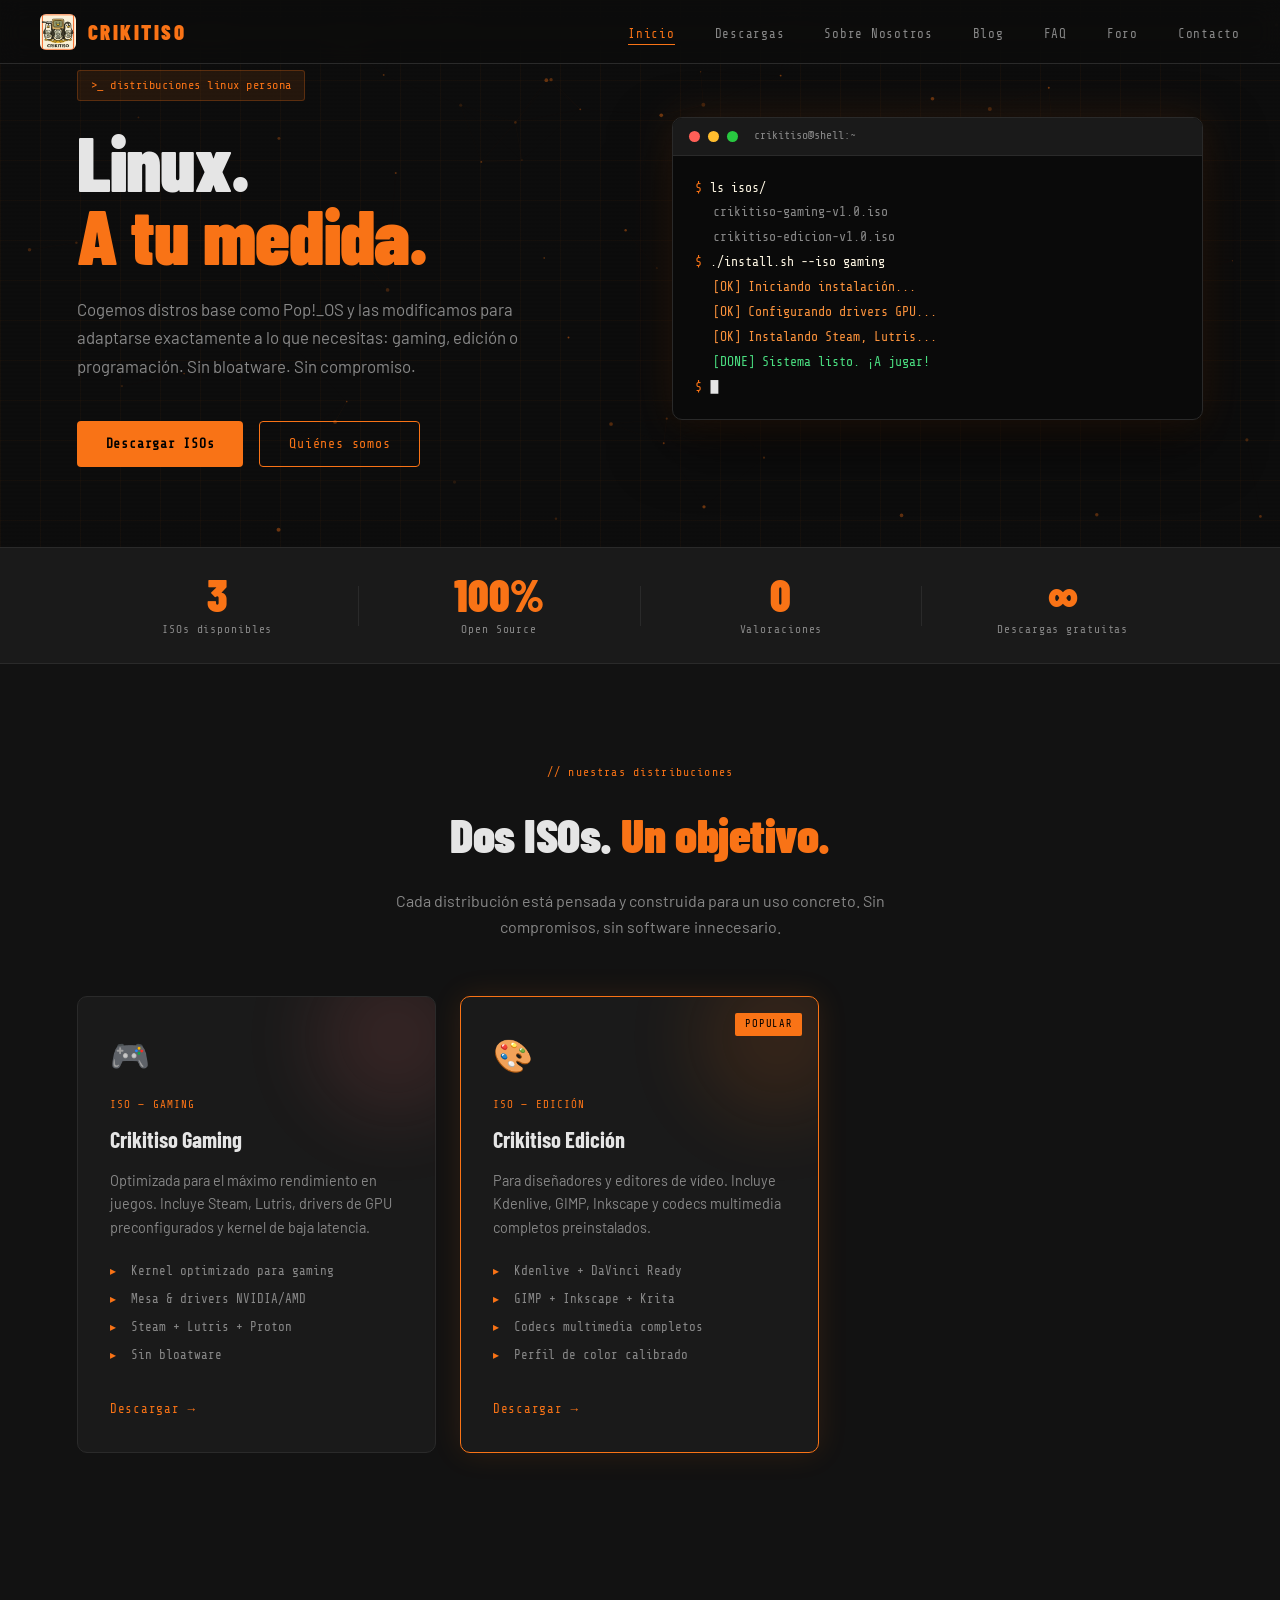
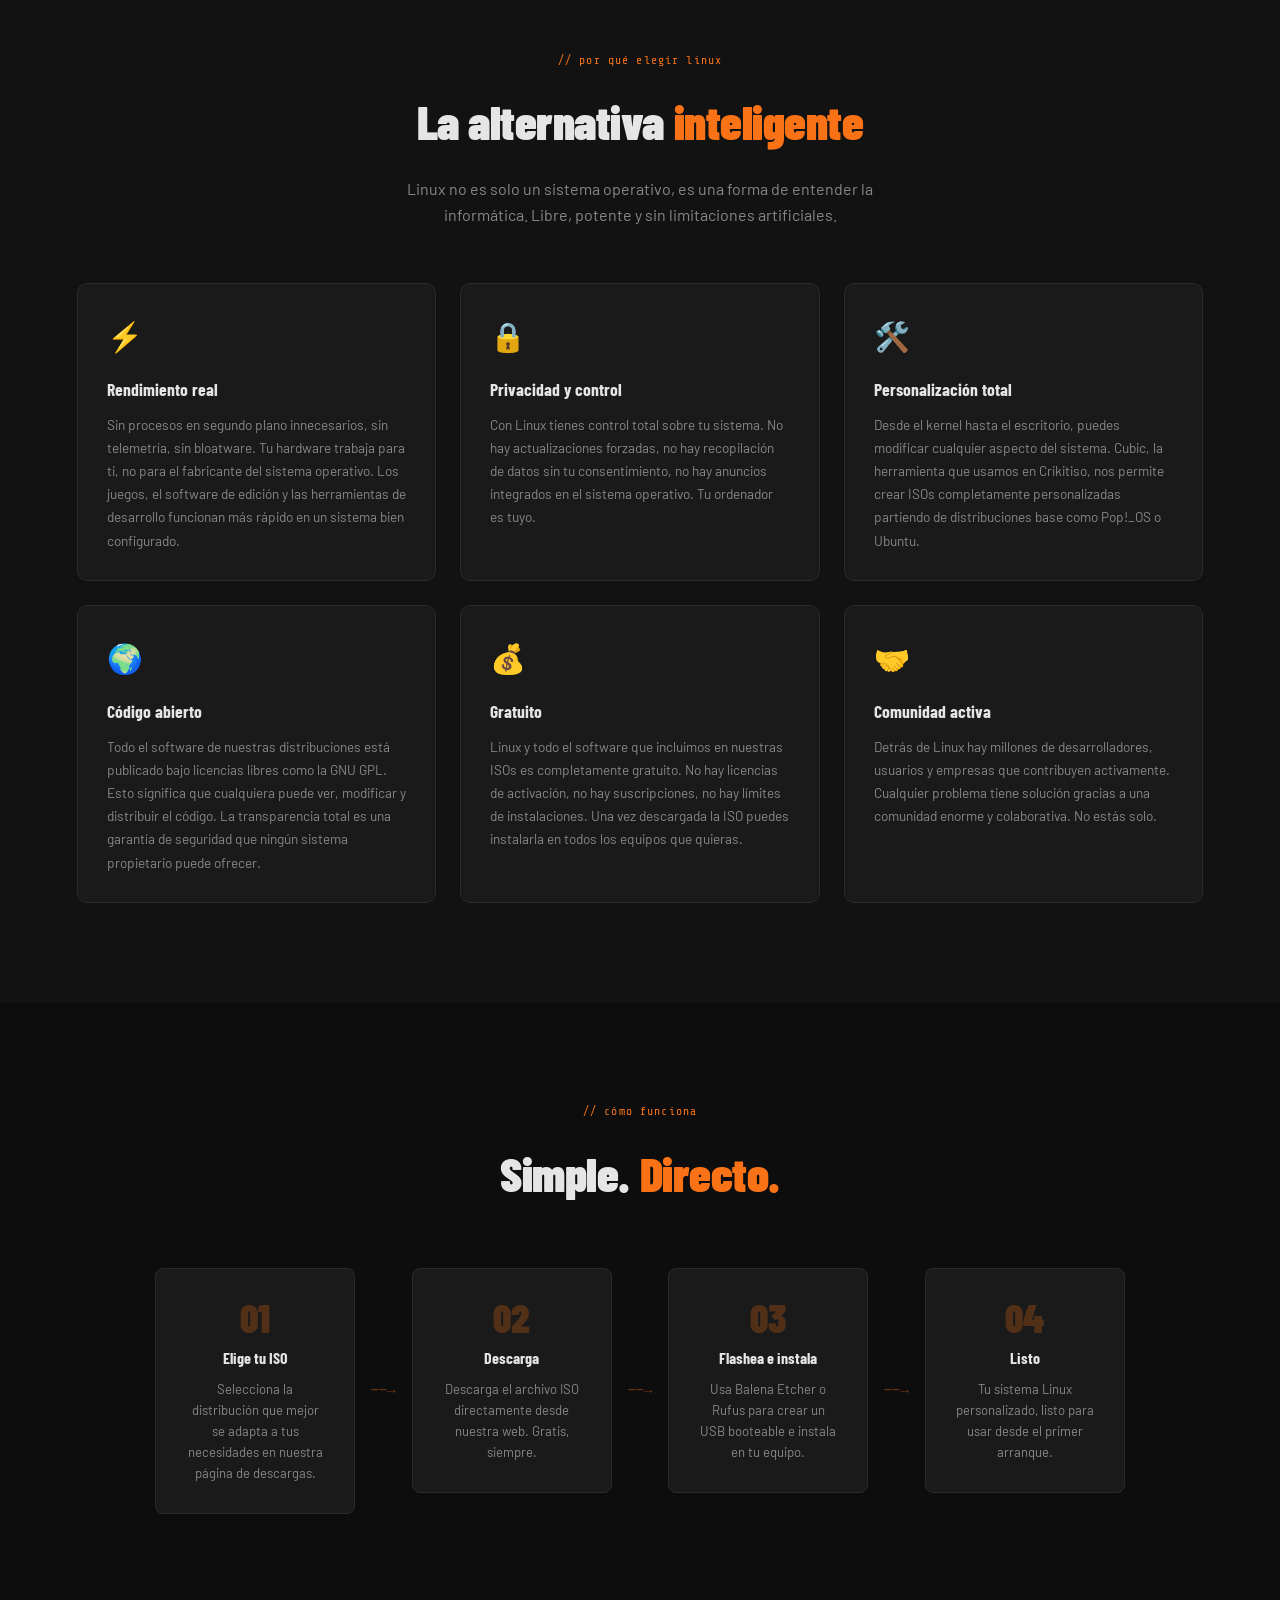
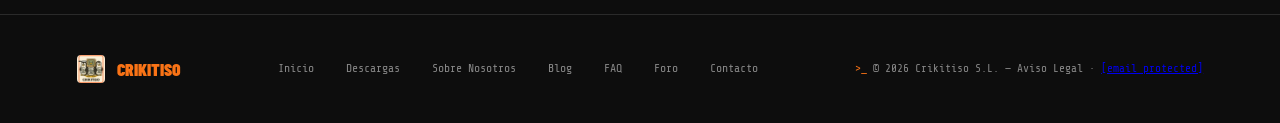
==== commit 8b9ddbbd: "Add files via upload" ====
--- a/index.html
+++ b/index.html
@@ -69,7 +69,6 @@
           <div class="t-line"><span class="t-prompt">$</span> <span class="t-cmd">ls isos/</span></div>
           <div class="t-line t-out">crikitiso-gaming-v1.0.iso</div>
           <div class="t-line t-out">crikitiso-edicion-v1.0.iso</div>
-          <div class="t-line t-out">crikitiso-dev-v1.0.iso</div>
           <div class="t-line"><span class="t-prompt">$</span> <span class="t-cmd">./install.sh --iso gaming</span></div>
           <div class="t-line t-out t-orange">[OK] Iniciando instalación...</div>
           <div class="t-line t-out t-orange">[OK] Configurando drivers GPU...</div>
@@ -85,7 +84,7 @@
   <!-- STATS BAR -->
   <section class="stats-bar">
     <div class="stat-item">
-      <span class="stat-num" id="stat-isos">0</span>
+      <span class="stat-num" id="stat-isos">2</span>
       <span class="stat-label">ISOs disponibles</span>
     </div>
     <div class="stat-divider"></div>
@@ -109,7 +108,7 @@
   <section class="isos-section">
     <div class="section-header">
       <span class="section-tag">// nuestras distribuciones</span>
-      <h2>Tres ISOs. <span class="accent">Un objetivo.</span></h2>
+      <h2>Dos ISOs. <span class="accent">Un objetivo.</span></h2>
       <p>Cada distribución está pensada y construida para un uso concreto. Sin compromisos, sin software innecesario.</p>
     </div>
     <div class="iso-cards">
@@ -145,21 +144,6 @@
         <a href="descargas.html#edicion" class="card-link">Descargar →</a>
       </div>
 
-      <div class="iso-card" data-iso="dev">
-        <div class="card-glow glow-green"></div>
-        <div class="card-icon">💻</div>
-        <div class="card-tag">ISO — DESARROLLO</div>
-        <h3>Crikitiso Dev</h3>
-        <p>El entorno perfecto para programadores. VS Code, Docker, múltiples runtimes y herramientas de desarrollo listas desde el primer boot.</p>
-        <ul class="feature-list">
-          <li><span class="check">▸</span> VS Code + extensiones base</li>
-          <li><span class="check">▸</span> Docker + Git preinstalados</li>
-          <li><span class="check">▸</span> Node, Python, Java runtimes</li>
-          <li><span class="check">▸</span> Terminal ZSH + Oh My Zsh</li>
-        </ul>
-        <a href="descargas.html#dev" class="card-link">Descargar →</a>
-      </div>
-
     </div>
   </section>
 
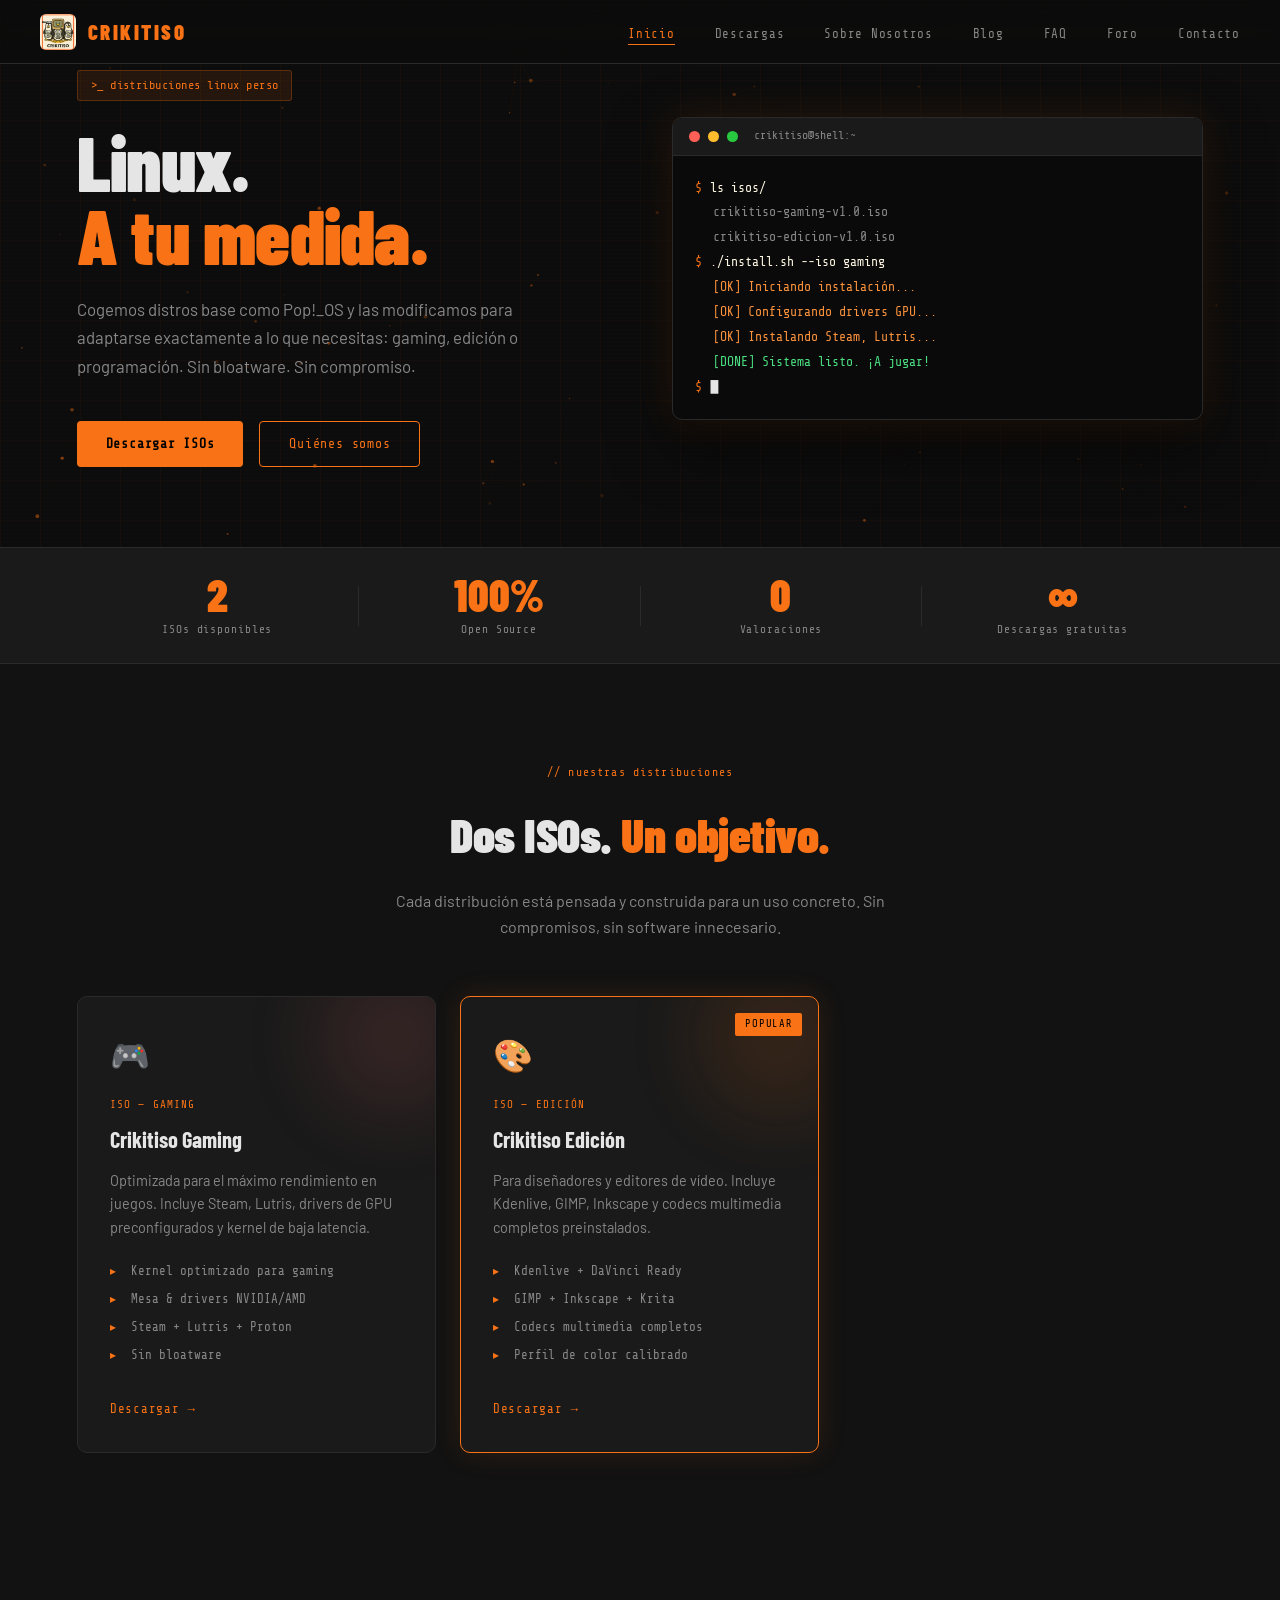
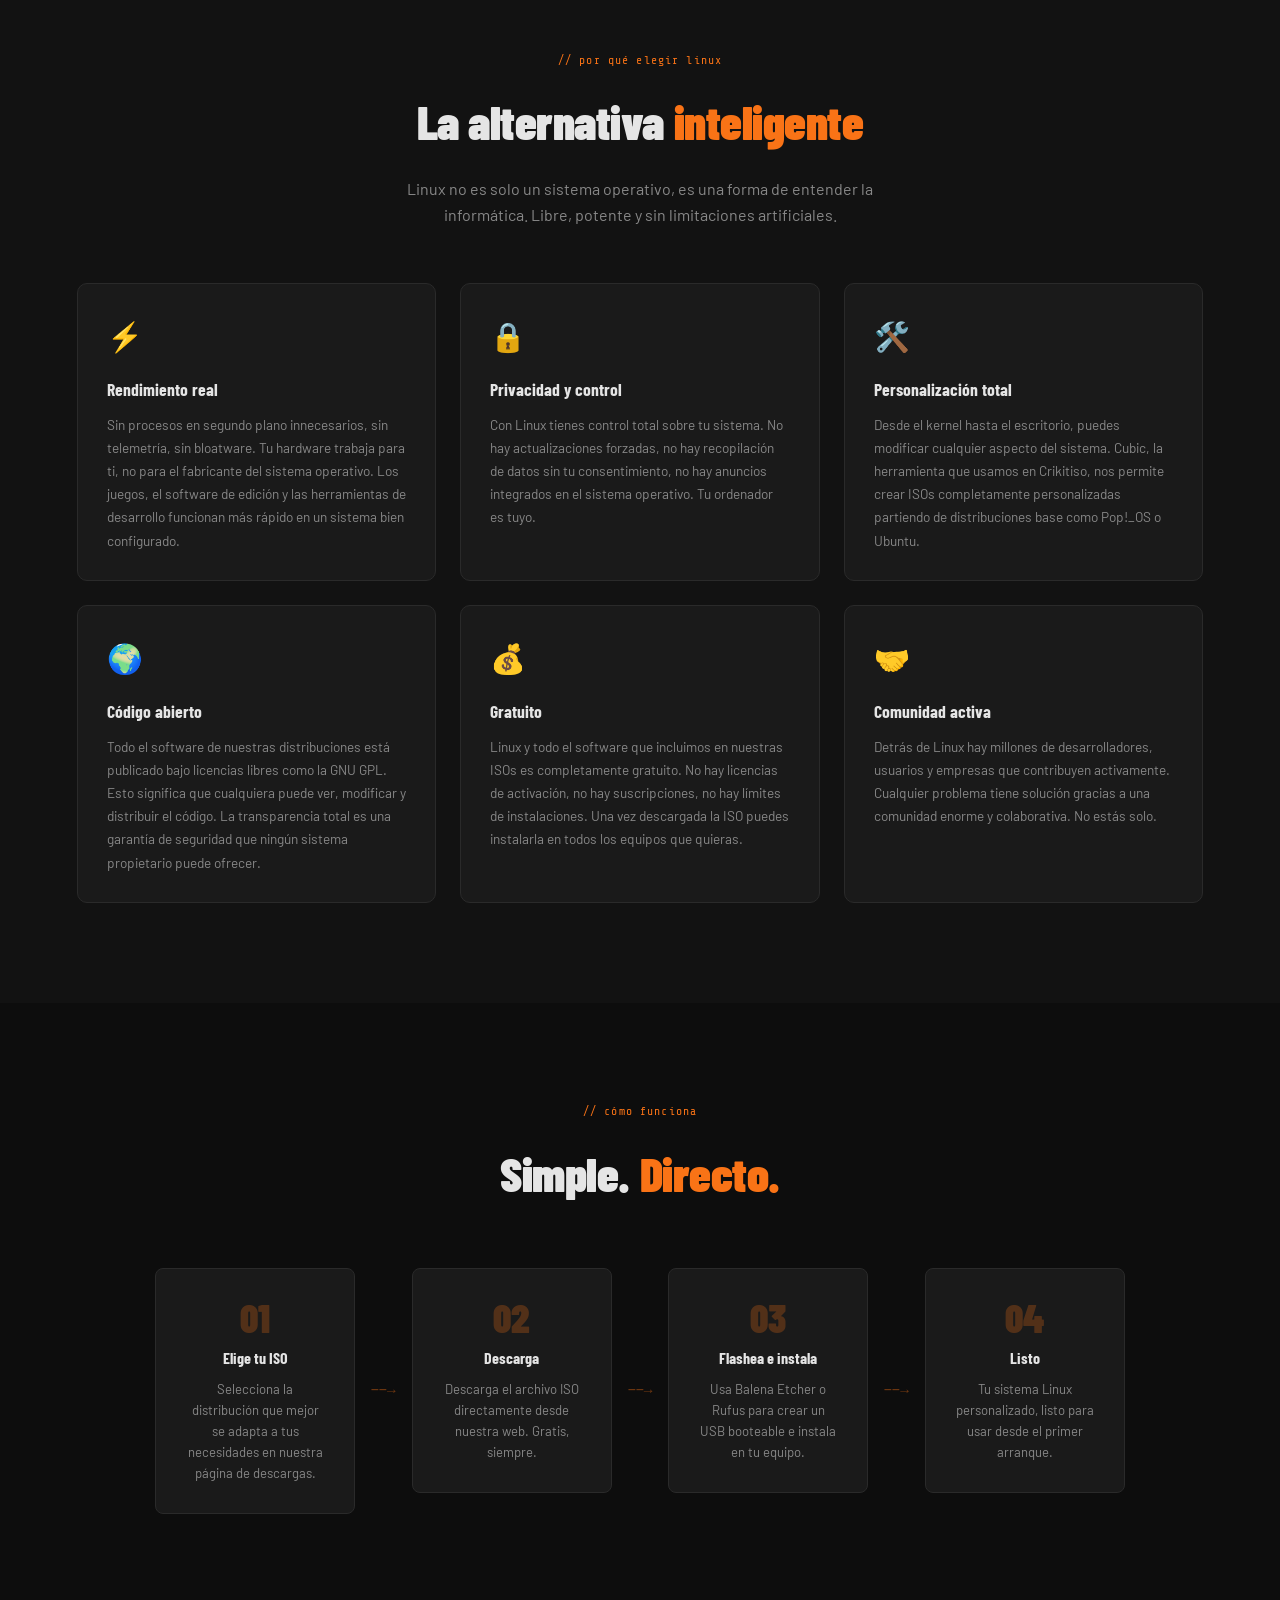
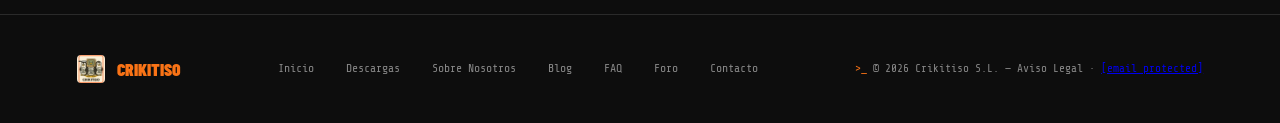
==== commit f197ffc9: "Add files via upload" ====
--- a/index.html
+++ b/index.html
@@ -19,6 +19,105 @@
   <meta name="twitter:description" content="Distribuciones Linux personalizadas para gaming, edición y programación. Descarga gratis."/>
   <meta name="twitter:image" content="https://crikitiso.github.io/logo.png"/>
   <meta name="google-site-verification" content="1vK_hb5o0Uh3LMJRjOKTfBsk-J0wfyWopUN7p2XhImg"/>
+  <style>
+    /* ── Animaciones hero mejoradas ── */
+    .hero-title {
+      animation: glitchIn .8s ease forwards;
+    }
+    @keyframes glitchIn {
+      0%   { opacity:0; transform: translateX(-20px) skewX(-5deg); filter: blur(4px); }
+      60%  { transform: translateX(4px) skewX(1deg); filter: blur(0); }
+      100% { opacity:1; transform: translateX(0) skewX(0); }
+    }
+    /* Glow pulsante en .accent */
+    .accent {
+      animation: accentGlow 2.5s ease-in-out infinite;
+    }
+    @keyframes accentGlow {
+      0%, 100% { text-shadow: 0 0 8px rgba(249,115,22,0.4); }
+      50%       { text-shadow: 0 0 22px rgba(249,115,22,0.9), 0 0 40px rgba(249,115,22,0.3); }
+    }
+    /* Terminal window: líneas aparecen una a una */
+    .t-line {
+      opacity: 0;
+      animation: fadeInLine .3s ease forwards;
+    }
+    .t-line:nth-child(1)  { animation-delay: .5s; }
+    .t-line:nth-child(2)  { animation-delay: .9s; }
+    .t-line:nth-child(3)  { animation-delay: 1.3s; }
+    .t-line:nth-child(4)  { animation-delay: 1.7s; }
+    .t-line:nth-child(5)  { animation-delay: 2.0s; }
+    .t-line:nth-child(6)  { animation-delay: 2.3s; }
+    .t-line:nth-child(7)  { animation-delay: 2.6s; }
+    .t-line:nth-child(8)  { animation-delay: 2.9s; }
+    .t-line:nth-child(9)  { animation-delay: 3.2s; }
+    @keyframes fadeInLine {
+      from { opacity:0; transform: translateX(-8px); }
+      to   { opacity:1; transform: translateX(0); }
+    }
+    /* Stat numbers: flip-in */
+    .stat-num {
+      display: inline-block;
+      animation: flipIn .6s cubic-bezier(.34,1.56,.64,1) forwards;
+    }
+    @keyframes flipIn {
+      from { transform: rotateX(90deg) scale(.8); opacity:0; }
+      to   { transform: rotateX(0) scale(1); opacity:1; }
+    }
+    /* Cards: float suave en hover */
+    .iso-card {
+      transition: transform .35s cubic-bezier(.34,1.56,.64,1), box-shadow .35s ease !important;
+    }
+    .iso-card:hover {
+      transform: translateY(-10px) scale(1.02) !important;
+    }
+    /* Glow de las cards al hover */
+    .glow-red   { transition: opacity .3s; }
+    .glow-orange{ transition: opacity .3s; }
+    .glow-green { transition: opacity .3s; }
+    .iso-card:hover .card-glow { opacity: 1 !important; }
+    /* why-items: entrada escalonada */
+    .why-item {
+      transition: transform .3s ease, box-shadow .3s ease;
+    }
+    .why-item:hover {
+      transform: translateY(-6px);
+      box-shadow: 0 12px 40px rgba(249,115,22,0.15);
+    }
+    /* Steps: pulso en números */
+    .step-num {
+      animation: stepPulse 3s ease-in-out infinite;
+    }
+    @keyframes stepPulse {
+      0%, 100% { opacity: 1; }
+      50%       { opacity: .6; text-shadow: 0 0 20px var(--orange); }
+    }
+    .step-arrow {
+      animation: arrowBounce 1.4s ease-in-out infinite;
+    }
+    @keyframes arrowBounce {
+      0%, 100% { transform: translateX(0); opacity: .6; }
+      50%       { transform: translateX(6px); opacity: 1; }
+    }
+    /* Shimmer en botones primarios */
+    .btn-primary {
+      position: relative;
+      overflow: hidden;
+    }
+    .btn-primary::after {
+      content: '';
+      position: absolute;
+      top: 0; left: -100%;
+      width: 55%; height: 100%;
+      background: linear-gradient(90deg, transparent, rgba(255,255,255,0.18), transparent);
+      animation: shimmer 2.8s ease-in-out infinite;
+    }
+    @keyframes shimmer {
+      0%   { left: -100%; }
+      55%  { left: 150%; }
+      100% { left: 150%; }
+    }
+  </style>
 </head>
 <body>
 
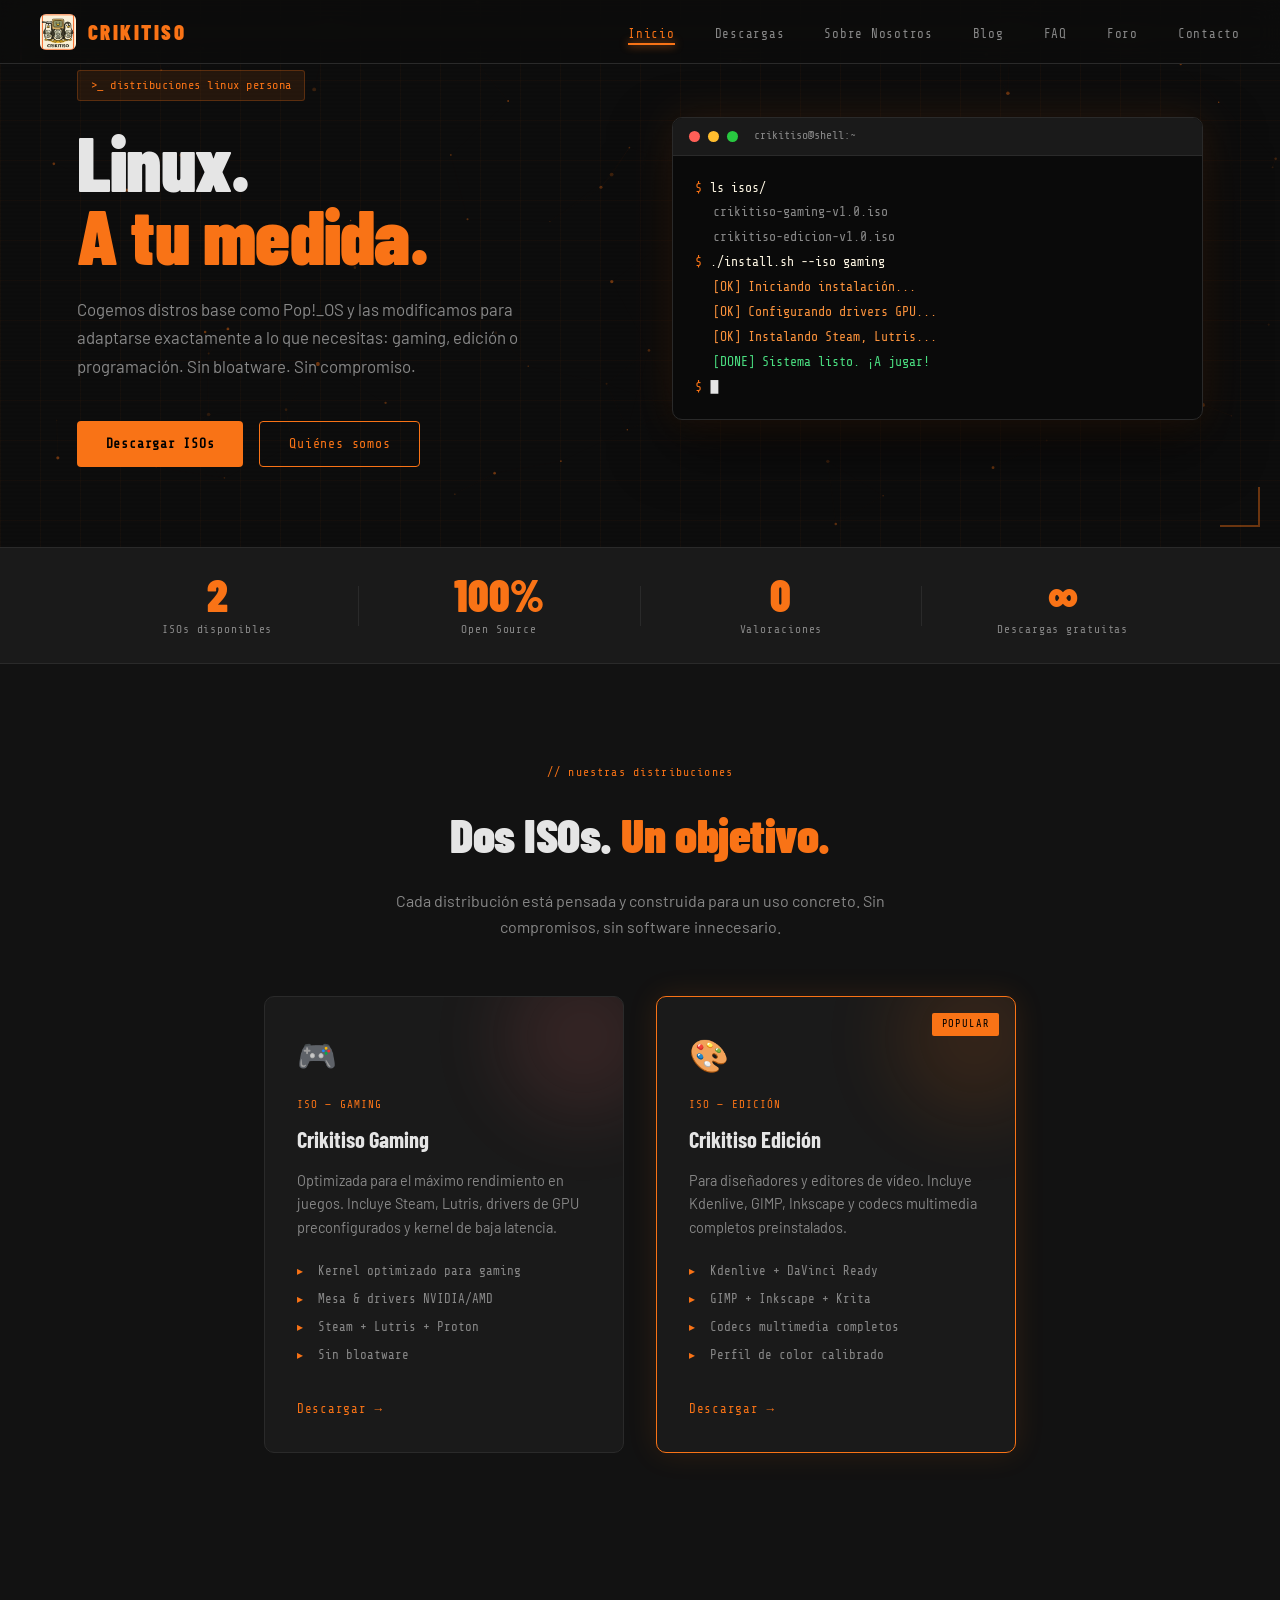
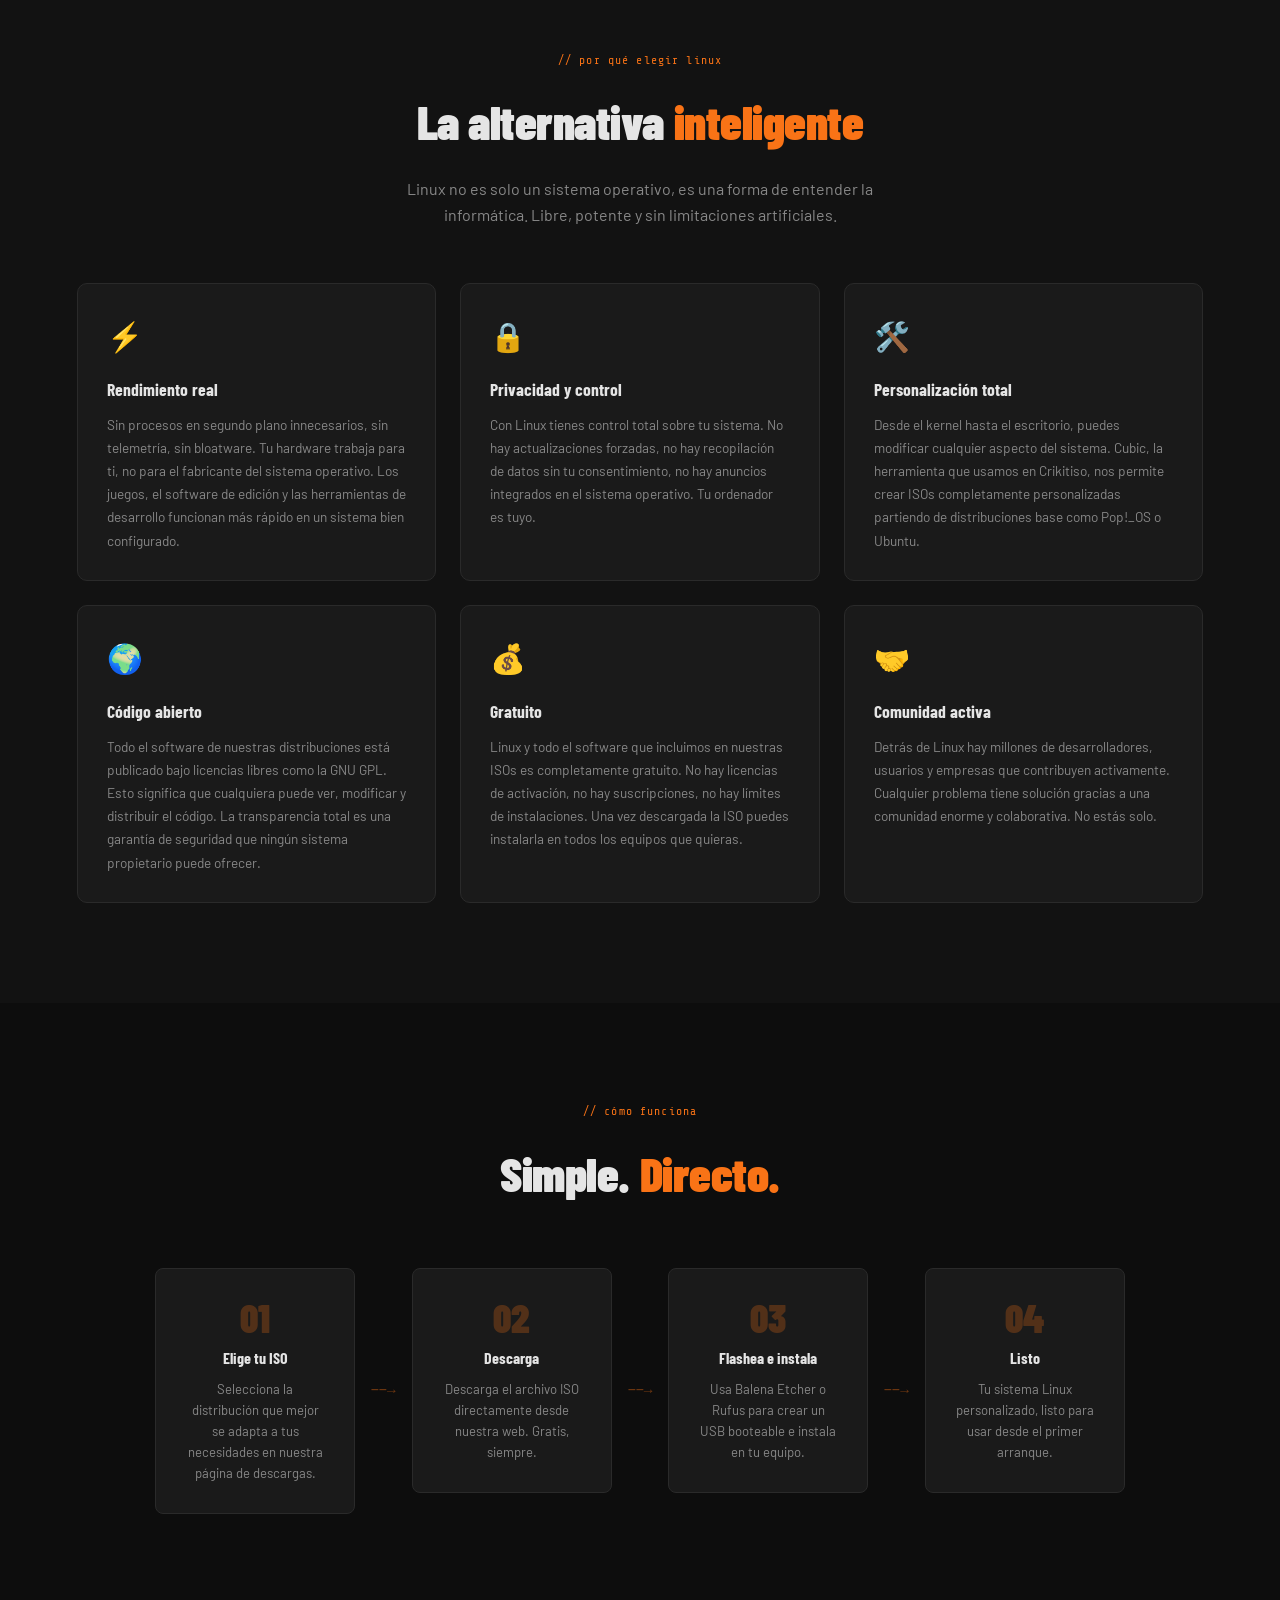
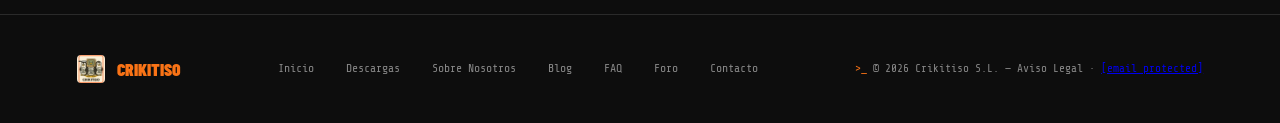
==== commit a3bb5f09: "Add files via upload" ====
--- a/index.html
+++ b/index.html
@@ -20,102 +20,278 @@
   <meta name="twitter:image" content="https://crikitiso.github.io/logo.png"/>
   <meta name="google-site-verification" content="1vK_hb5o0Uh3LMJRjOKTfBsk-J0wfyWopUN7p2XhImg"/>
   <style>
-    /* ── Animaciones hero mejoradas ── */
+    /* ════════════════════════════════════
+       ANIMACIONES FUTURISTAS — index.html
+       ════════════════════════════════════ */
+
+    /* Centrar 2 cards (el CSS base usa repeat(3,1fr)) */
+    .iso-cards {
+      display: flex !important;
+      flex-wrap: wrap;
+      justify-content: center;
+      gap: 2rem;
+    }
+    .iso-cards .iso-card {
+      flex: 0 1 360px;
+      max-width: 400px;
+    }
+
+    /* ── HERO: título con glitch ── */
     .hero-title {
-      animation: glitchIn .8s ease forwards;
+      animation: glitchIn .9s cubic-bezier(.23,1,.32,1) forwards;
     }
     @keyframes glitchIn {
-      0%   { opacity:0; transform: translateX(-20px) skewX(-5deg); filter: blur(4px); }
-      60%  { transform: translateX(4px) skewX(1deg); filter: blur(0); }
-      100% { opacity:1; transform: translateX(0) skewX(0); }
-    }
-    /* Glow pulsante en .accent */
+      0%   { opacity:0; transform:translateX(-30px) skewX(-8deg); filter:blur(6px); }
+      40%  { opacity:1; transform:translateX(6px) skewX(2deg); filter:blur(0); }
+      70%  { transform:translateX(-3px) skewX(-1deg); }
+      100% { transform:translateX(0) skewX(0); }
+    }
+
+    /* ── Glitch periódico en .accent ── */
     .accent {
+      display: inline-block;
+      position: relative;
       animation: accentGlow 2.5s ease-in-out infinite;
     }
+    .accent::before, .accent::after {
+      content: attr(data-text);
+      position: absolute;
+      top: 0; left: 0;
+      width: 100%; height: 100%;
+      background: transparent;
+    }
+    .accent::before {
+      color: #ff4444;
+      clip-path: polygon(0 30%, 100% 30%, 100% 50%, 0 50%);
+      animation: glitchSlice1 4s infinite;
+      opacity: 0;
+    }
+    .accent::after {
+      color: #00ffff;
+      clip-path: polygon(0 60%, 100% 60%, 100% 75%, 0 75%);
+      animation: glitchSlice2 4s infinite;
+      opacity: 0;
+    }
+    @keyframes glitchSlice1 {
+      0%,90%,100% { opacity:0; transform:translateX(0); }
+      92%  { opacity:.8; transform:translateX(-4px); }
+      94%  { opacity:.8; transform:translateX(4px); }
+      96%  { opacity:0; }
+    }
+    @keyframes glitchSlice2 {
+      0%,90%,100% { opacity:0; transform:translateX(0); }
+      93%  { opacity:.6; transform:translateX(4px); }
+      95%  { opacity:.6; transform:translateX(-3px); }
+      97%  { opacity:0; }
+    }
     @keyframes accentGlow {
-      0%, 100% { text-shadow: 0 0 8px rgba(249,115,22,0.4); }
-      50%       { text-shadow: 0 0 22px rgba(249,115,22,0.9), 0 0 40px rgba(249,115,22,0.3); }
-    }
-    /* Terminal window: líneas aparecen una a una */
-    .t-line {
-      opacity: 0;
-      animation: fadeInLine .3s ease forwards;
-    }
-    .t-line:nth-child(1)  { animation-delay: .5s; }
-    .t-line:nth-child(2)  { animation-delay: .9s; }
-    .t-line:nth-child(3)  { animation-delay: 1.3s; }
-    .t-line:nth-child(4)  { animation-delay: 1.7s; }
-    .t-line:nth-child(5)  { animation-delay: 2.0s; }
-    .t-line:nth-child(6)  { animation-delay: 2.3s; }
-    .t-line:nth-child(7)  { animation-delay: 2.6s; }
-    .t-line:nth-child(8)  { animation-delay: 2.9s; }
-    .t-line:nth-child(9)  { animation-delay: 3.2s; }
-    @keyframes fadeInLine {
-      from { opacity:0; transform: translateX(-8px); }
-      to   { opacity:1; transform: translateX(0); }
-    }
-    /* Stat numbers: flip-in */
+      0%,100% { text-shadow:0 0 8px rgba(249,115,22,.5); }
+      50%      { text-shadow:0 0 25px rgba(249,115,22,1), 0 0 50px rgba(249,115,22,.4), 0 0 80px rgba(249,115,22,.2); }
+    }
+
+    /* ── Terminal: líneas una a una ── */
+    .terminal-body .t-line {
+      opacity:0;
+      animation: typeIn .25s ease forwards;
+    }
+    .terminal-body .t-line:nth-child(1) { animation-delay:.6s; }
+    .terminal-body .t-line:nth-child(2) { animation-delay:1.0s; }
+    .terminal-body .t-line:nth-child(3) { animation-delay:1.4s; }
+    .terminal-body .t-line:nth-child(4) { animation-delay:1.8s; }
+    .terminal-body .t-line:nth-child(5) { animation-delay:2.1s; }
+    .terminal-body .t-line:nth-child(6) { animation-delay:2.4s; }
+    .terminal-body .t-line:nth-child(7) { animation-delay:2.7s; }
+    .terminal-body .t-line:nth-child(8) { animation-delay:3.0s; }
+    .terminal-body .t-line:nth-child(9) { animation-delay:3.3s; }
+    @keyframes typeIn {
+      from { opacity:0; transform:translateX(-10px); letter-spacing:.3em; }
+      to   { opacity:1; transform:translateX(0); letter-spacing:normal; }
+    }
+
+    /* ── Terminal window: scan line interna ── */
+    .terminal-window {
+      position: relative;
+      overflow: hidden;
+    }
+    .terminal-window::after {
+      content: '';
+      position: absolute;
+      top: -100%; left: 0;
+      width: 100%; height: 2px;
+      background: linear-gradient(90deg, transparent, rgba(249,115,22,.6), transparent);
+      animation: scanLine 3s linear infinite;
+    }
+    @keyframes scanLine {
+      from { top: -2px; }
+      to   { top: 100%; }
+    }
+
+    /* ── Stats: flip-in + contador ── */
     .stat-num {
       display: inline-block;
-      animation: flipIn .6s cubic-bezier(.34,1.56,.64,1) forwards;
-    }
+      animation: flipIn .7s cubic-bezier(.34,1.56,.64,1) both;
+    }
+    #stat-isos  { animation-delay:.2s; }
+    #stat-os    { animation-delay:.4s; }
+    #stat-valoraciones { animation-delay:.6s; }
+    #stat-descargas { animation-delay:.8s; }
     @keyframes flipIn {
-      from { transform: rotateX(90deg) scale(.8); opacity:0; }
-      to   { transform: rotateX(0) scale(1); opacity:1; }
-    }
-    /* Cards: float suave en hover */
+      from { transform:rotateX(90deg) scale(.5); opacity:0; filter:blur(4px); }
+      to   { transform:rotateX(0) scale(1);   opacity:1; filter:blur(0); }
+    }
+
+    /* ── ISO Cards: hover futurista ── */
     .iso-card {
-      transition: transform .35s cubic-bezier(.34,1.56,.64,1), box-shadow .35s ease !important;
-    }
-    .iso-card:hover {
-      transform: translateY(-10px) scale(1.02) !important;
-    }
-    /* Glow de las cards al hover */
-    .glow-red   { transition: opacity .3s; }
-    .glow-orange{ transition: opacity .3s; }
-    .glow-green { transition: opacity .3s; }
-    .iso-card:hover .card-glow { opacity: 1 !important; }
-    /* why-items: entrada escalonada */
+      position: relative;
+      transition: transform .4s cubic-bezier(.34,1.56,.64,1), box-shadow .4s ease !important;
+    }
+    .iso-card::before {
+      content:'';
+      position:absolute;
+      inset:0;
+      border-radius: inherit;
+      background: linear-gradient(135deg, rgba(249,115,22,.04), transparent 60%);
+      opacity:0;
+      transition: opacity .3s;
+    }
+    .iso-card:hover { transform:translateY(-12px) scale(1.025) !important; }
+    .iso-card:hover::before { opacity:1; }
+    .iso-card:hover .card-glow { opacity:1 !important; filter:blur(60px); }
+
+    /* ── Corner brackets en cards ── */
+    .iso-card::after {
+      content:'';
+      position:absolute;
+      top:8px; right:8px;
+      width:18px; height:18px;
+      border-top:2px solid rgba(249,115,22,.5);
+      border-right:2px solid rgba(249,115,22,.5);
+      opacity:0;
+      transition:opacity .3s, transform .3s;
+      transform: translate(4px,-4px);
+    }
+    .iso-card:hover::after { opacity:1; transform:translate(0,0); }
+
+    /* ── Feature list items: aparición escalonada ── */
+    .iso-card:hover .feature-list li {
+      animation: featureSlide .2s ease forwards;
+    }
+    .iso-card:hover .feature-list li:nth-child(1) { animation-delay:0s; }
+    .iso-card:hover .feature-list li:nth-child(2) { animation-delay:.05s; }
+    .iso-card:hover .feature-list li:nth-child(3) { animation-delay:.1s; }
+    .iso-card:hover .feature-list li:nth-child(4) { animation-delay:.15s; }
+    @keyframes featureSlide {
+      from { transform:translateX(-6px); opacity:.5; }
+      to   { transform:translateX(0);    opacity:1; }
+    }
+
+    /* ── Why items ── */
     .why-item {
-      transition: transform .3s ease, box-shadow .3s ease;
+      transition: transform .3s ease, box-shadow .3s ease, border-color .3s;
     }
     .why-item:hover {
-      transform: translateY(-6px);
-      box-shadow: 0 12px 40px rgba(249,115,22,0.15);
-    }
-    /* Steps: pulso en números */
+      transform: translateY(-8px);
+      box-shadow: 0 16px 50px rgba(249,115,22,.2);
+      border-color: rgba(249,115,22,.4) !important;
+    }
+    .why-icon {
+      transition: transform .4s cubic-bezier(.34,1.56,.64,1);
+    }
+    .why-item:hover .why-icon { transform: scale(1.3) rotate(-5deg); }
+
+    /* ── Steps: numbers ── */
     .step-num {
+      position: relative;
       animation: stepPulse 3s ease-in-out infinite;
     }
     @keyframes stepPulse {
-      0%, 100% { opacity: 1; }
-      50%       { opacity: .6; text-shadow: 0 0 20px var(--orange); }
+      0%,100% { opacity:1; }
+      50%      { opacity:.5; text-shadow:0 0 30px var(--orange); }
     }
     .step-arrow {
-      animation: arrowBounce 1.4s ease-in-out infinite;
+      animation: arrowBounce 1.2s ease-in-out infinite;
+      display: inline-block;
     }
     @keyframes arrowBounce {
-      0%, 100% { transform: translateX(0); opacity: .6; }
-      50%       { transform: translateX(6px); opacity: 1; }
-    }
-    /* Shimmer en botones primarios */
-    .btn-primary {
+      0%,100% { transform:translateX(0); opacity:.5; }
+      50%      { transform:translateX(8px); opacity:1; }
+    }
+
+    /* ── Botones: shimmer ── */
+    .btn-primary, .btn-ghost {
       position: relative;
       overflow: hidden;
     }
-    .btn-primary::after {
-      content: '';
-      position: absolute;
-      top: 0; left: -100%;
-      width: 55%; height: 100%;
-      background: linear-gradient(90deg, transparent, rgba(255,255,255,0.18), transparent);
-      animation: shimmer 2.8s ease-in-out infinite;
+    .btn-primary::after, .btn-ghost::after {
+      content:'';
+      position:absolute;
+      top:0; left:-120%;
+      width:60%; height:100%;
+      background:linear-gradient(90deg,transparent,rgba(255,255,255,.2),transparent);
+      animation:shimmer 3s ease-in-out infinite;
     }
     @keyframes shimmer {
-      0%   { left: -100%; }
-      55%  { left: 150%; }
-      100% { left: 150%; }
+      0%   { left:-120%; }
+      50%  { left:160%; }
+      100% { left:160%; }
+    }
+
+    /* ── Card link: flecha que avanza ── */
+    .card-link {
+      position: relative;
+      display: inline-block;
+      transition: letter-spacing .3s, color .3s;
+    }
+    .card-link:hover { letter-spacing: .06em; }
+
+    /* ── Navbar: línea inferior animada ── */
+    .nav-links a {
+      position: relative;
+    }
+    .nav-links a::after {
+      content:'';
+      position:absolute;
+      bottom:-4px; left:50%;
+      width:0; height:2px;
+      background: var(--orange);
+      transition: width .3s ease, left .3s ease;
+      box-shadow: 0 0 8px var(--orange);
+    }
+    .nav-links a:hover::after, .nav-links a.active::after {
+      width:100%; left:0;
+    }
+
+    /* ── HUD corners en sección hero ── */
+    .hero::before {
+      content:'';
+      position:absolute;
+      top:20px; left:20px;
+      width:40px; height:40px;
+      border-top:2px solid rgba(249,115,22,.4);
+      border-left:2px solid rgba(249,115,22,.4);
+      pointer-events:none;
+      z-index:2;
+      animation: hudBlink 2s ease-in-out infinite;
+    }
+    .hero::after {
+      content:'';
+      position:absolute;
+      bottom:20px; right:20px;
+      width:40px; height:40px;
+      border-bottom:2px solid rgba(249,115,22,.4);
+      border-right:2px solid rgba(249,115,22,.4);
+      pointer-events:none;
+      z-index:2;
+      animation: hudBlink 2s ease-in-out infinite .5s;
+    }
+    @keyframes hudBlink {
+      0%,100% { opacity:.4; }
+      50%      { opacity:1; }
+    }
+
+    /* Mobile */
+    @media (max-width:768px) {
+      .iso-cards .iso-card { flex: 1 1 100%; max-width:100%; }
     }
   </style>
 </head>
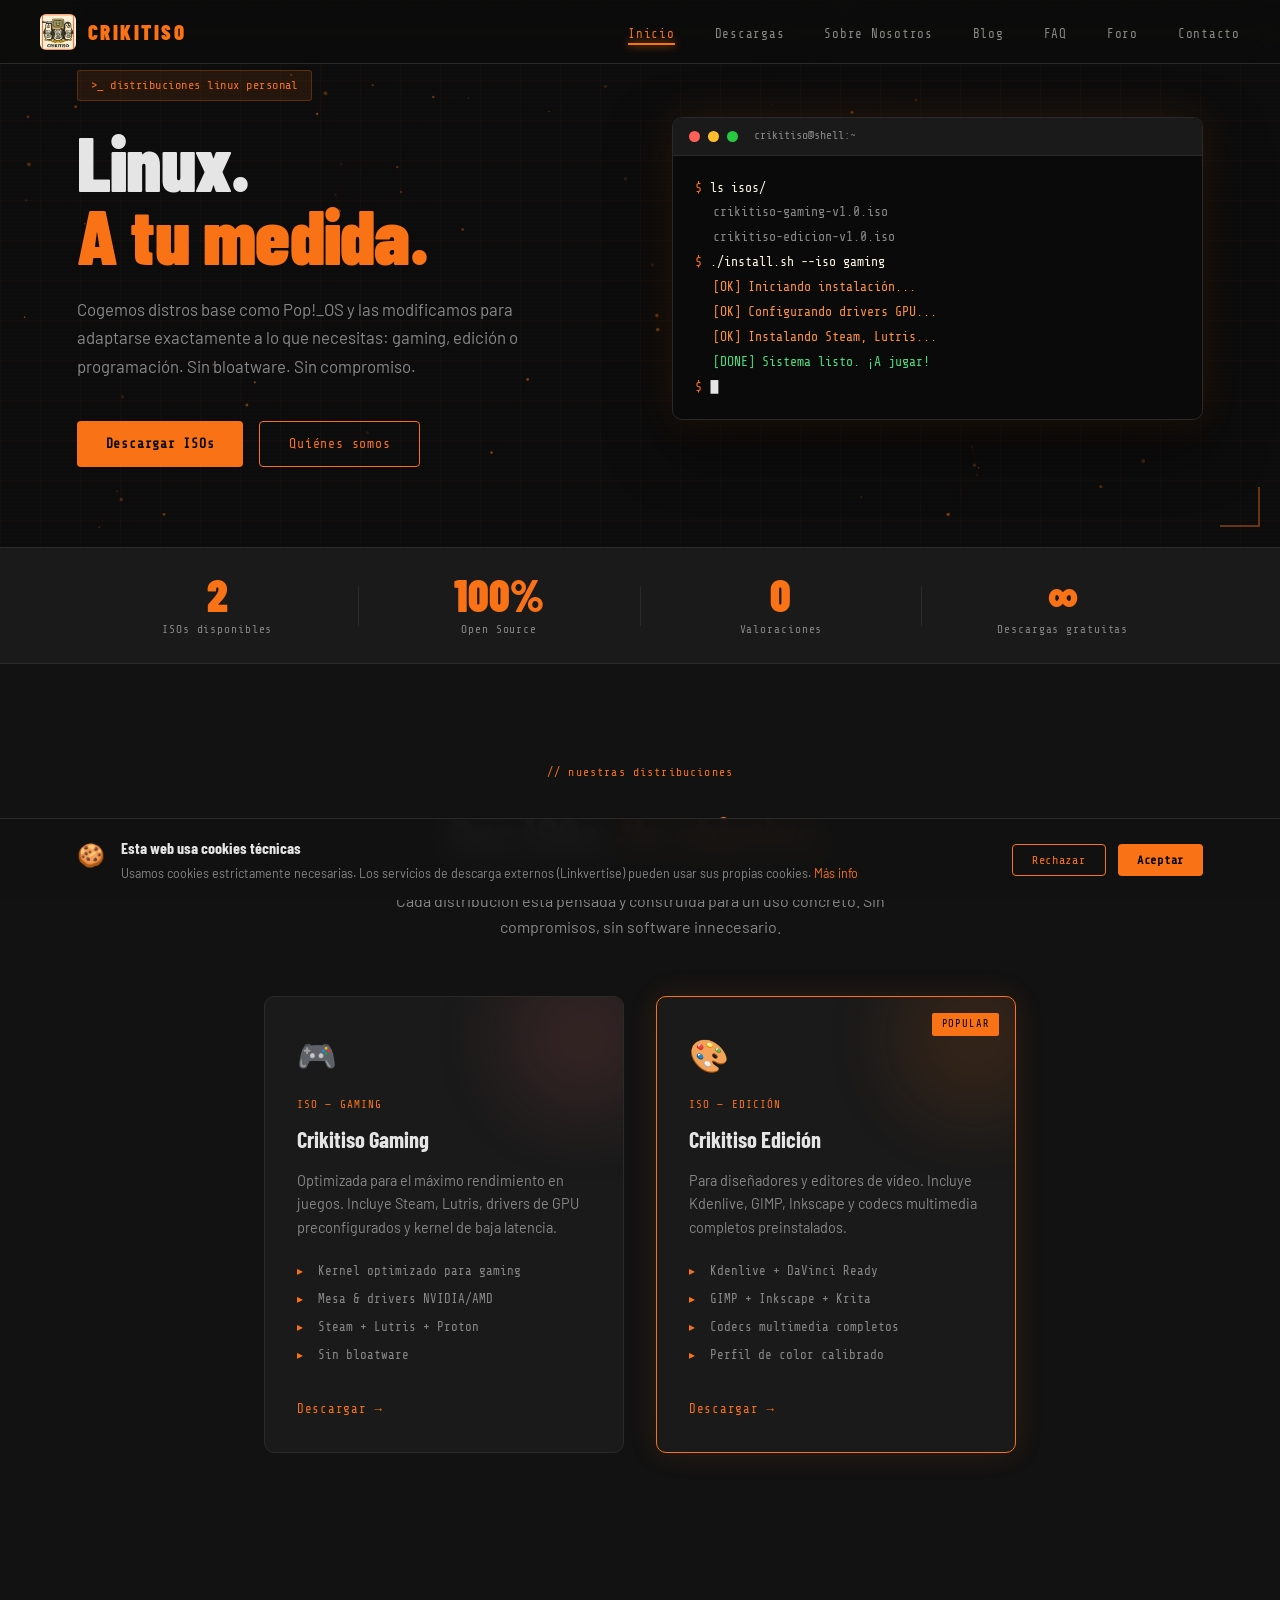
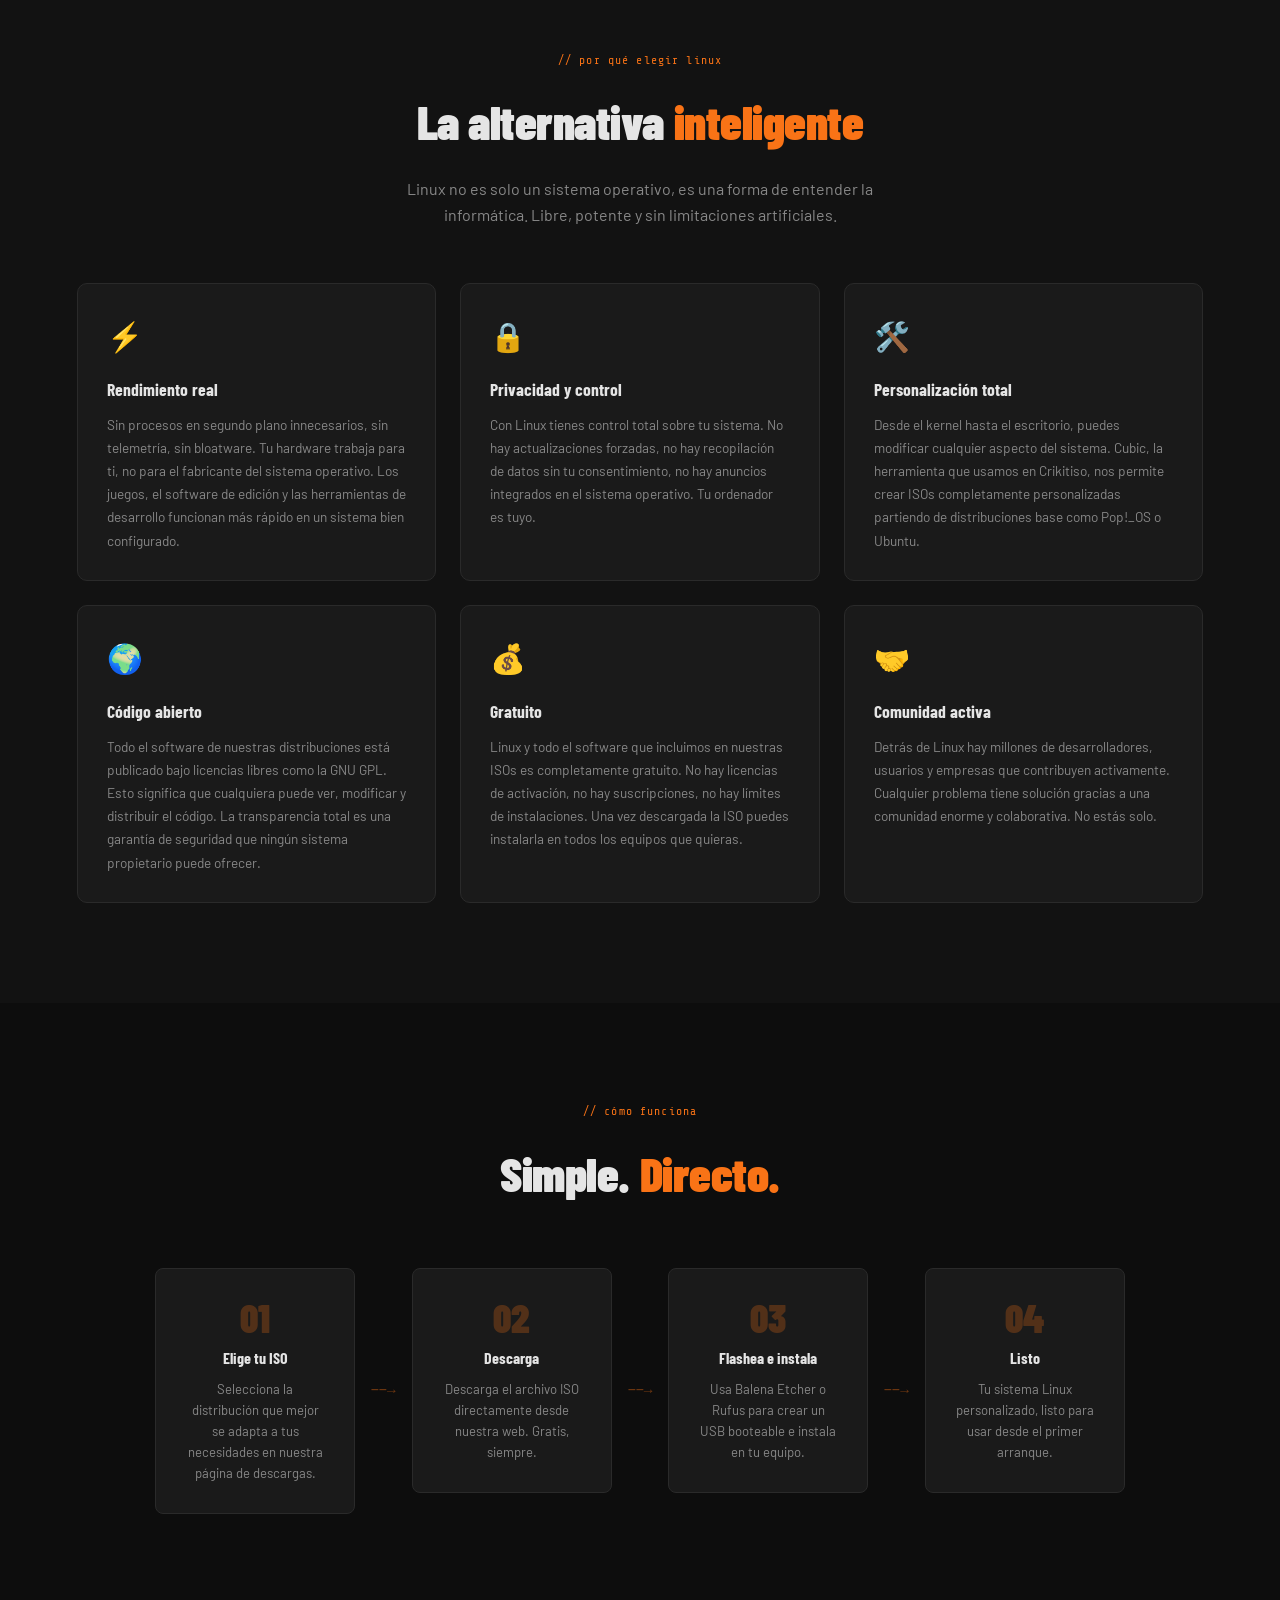
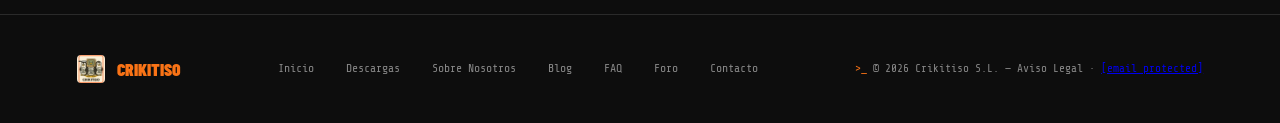
==== commit 4f3235a6: "Add files via upload" ====
--- a/index.html
+++ b/index.html
@@ -532,4 +532,14 @@
         </div>
       </div>
       <div class="cookie-actions">
-        <button class="btn-ghost cookie-btn+        <button class="btn-ghost cookie-btn        <button class="btn-ghost cookie-btn" onclick="rejectCookies()">Rechazar</button>
+        <button class="btn-primary cookie-btn" onclick="acceptCookies()">Aceptar</button>
+      </div>
+    </div>
+  </div>
+  <script src="cookies.js"></script>
+  <!-- Infolinks Ads -->
+  <script type="text/javascript">var infolinks_pid = 3445551; var infolinks_wsid = 0;</script>
+  <script type="text/javascript" src="https://resources.infolinks.com/js/infolinks_main.js"></script>
+</body>
+</html>
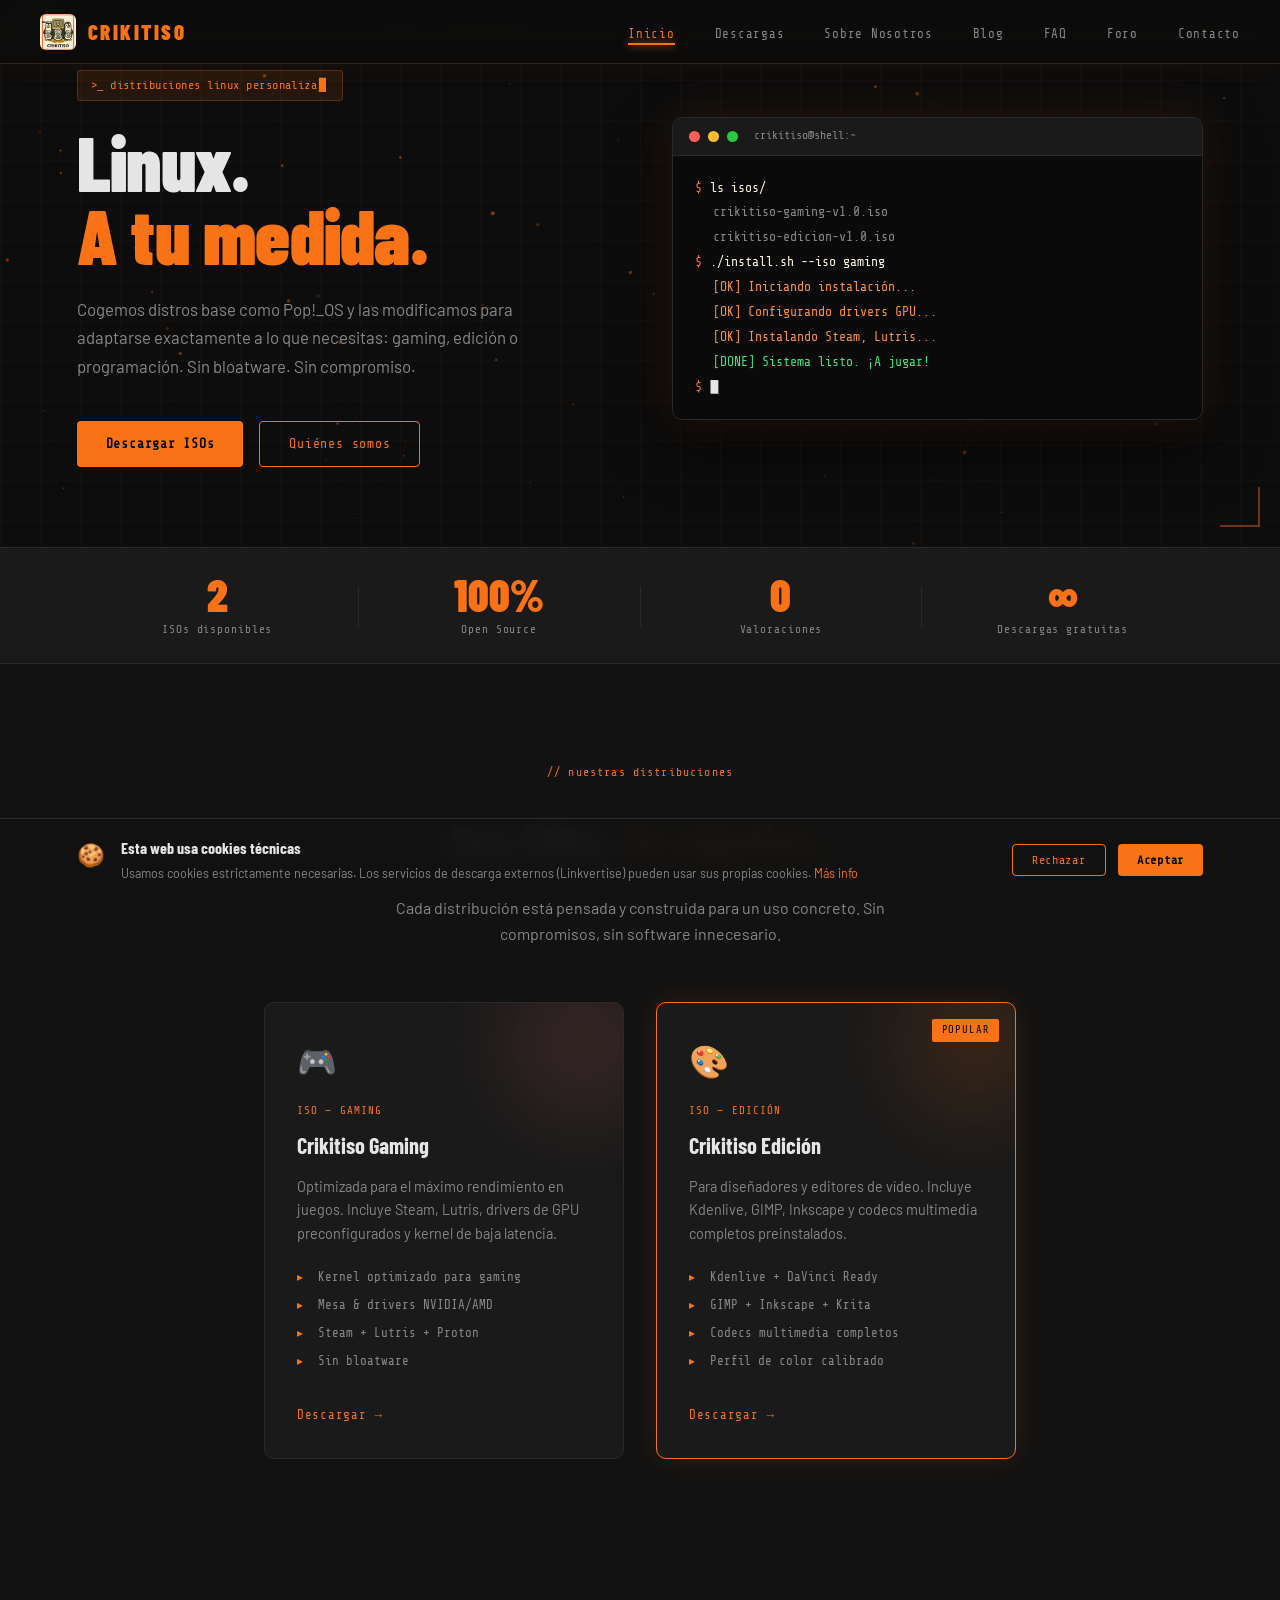
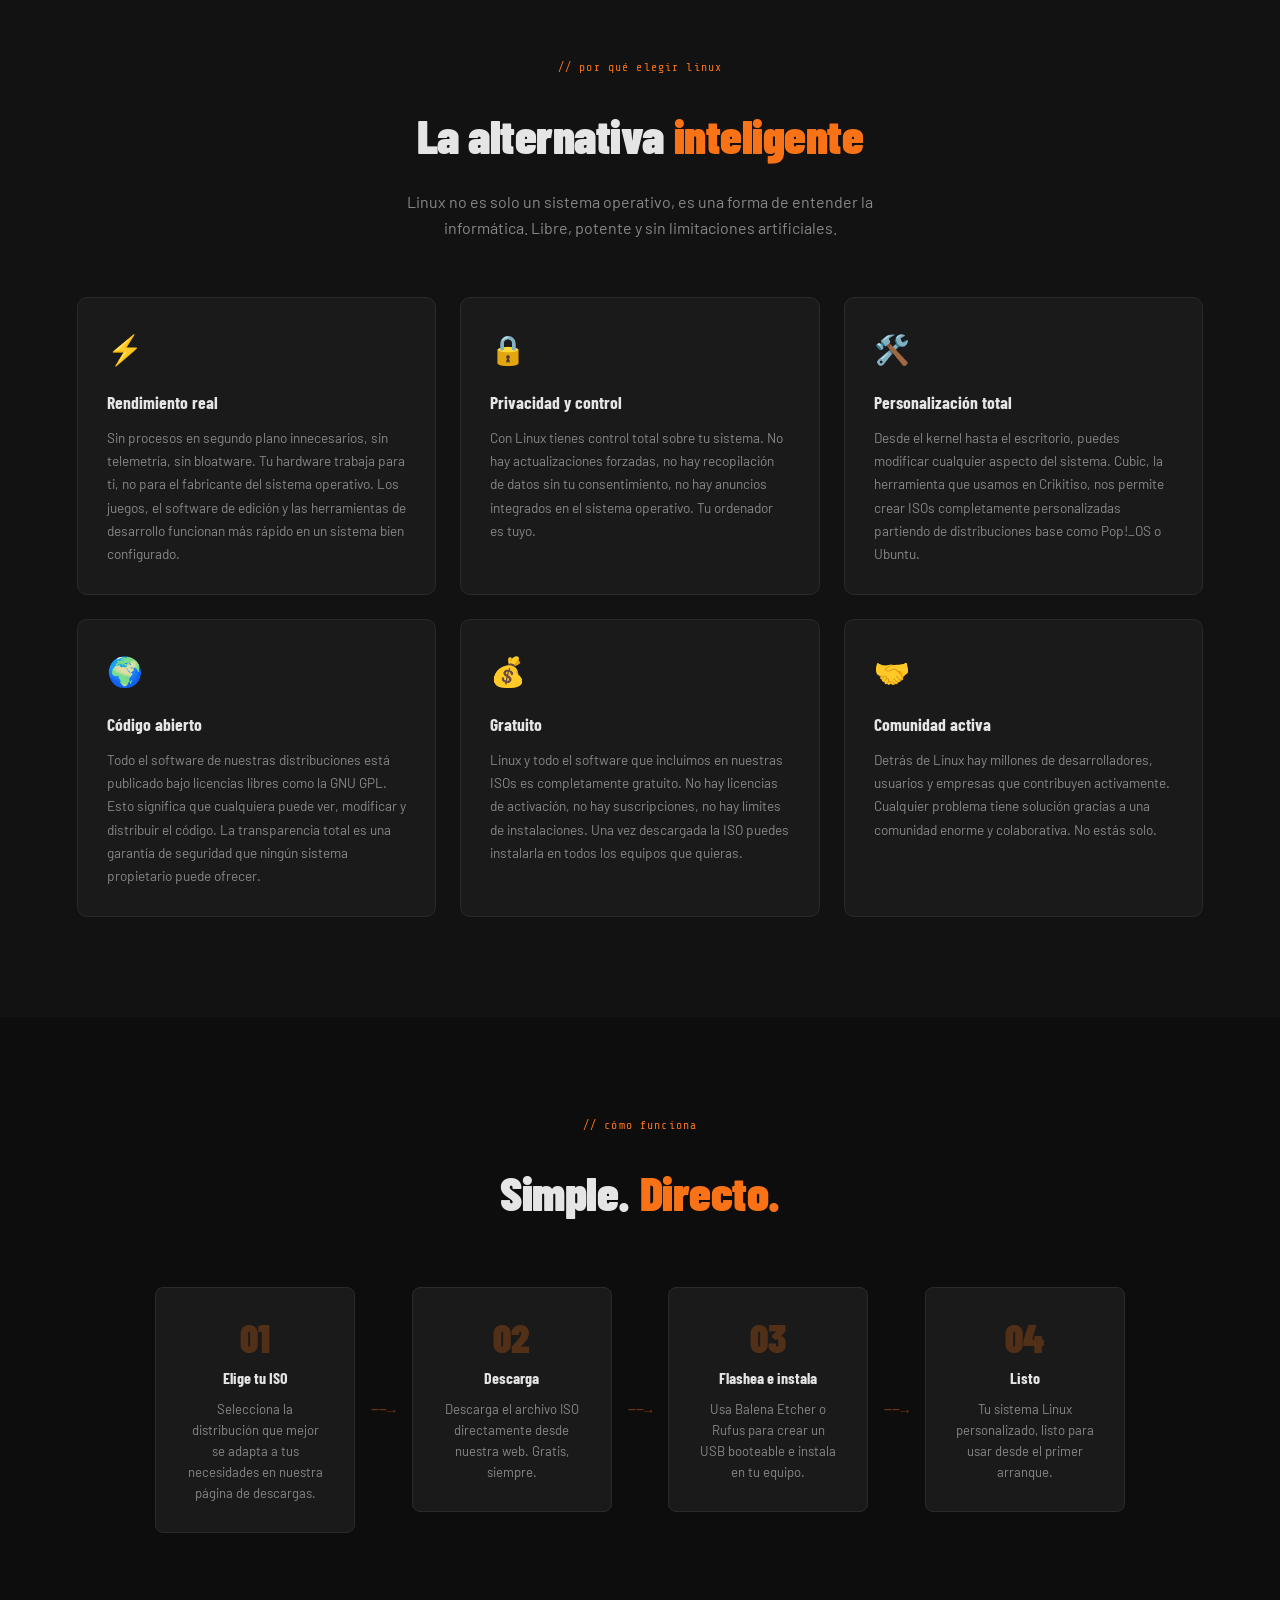
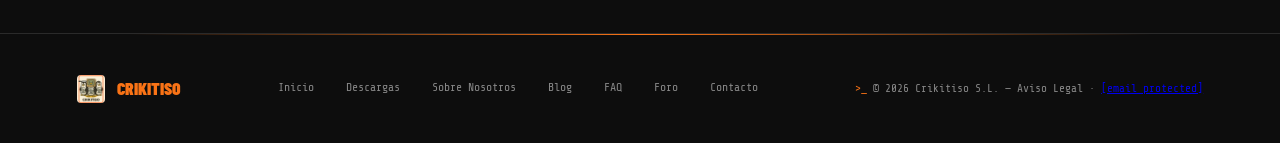
==== commit c1d9f518: "Add files via upload" ====
--- a/index.html
+++ b/index.html
@@ -5,6 +5,7 @@
   <meta name="viewport" content="width=device-width, initial-scale=1.0"/>
   <title>Crikitiso — Distribuciones Linux a Medida</title>
   <link rel="stylesheet" href="style.css" />
+  <link rel="stylesheet" href="animations.css" />
   <link href="https://fonts.googleapis.com/css2?family=Share+Tech+Mono&family=Barlow:wght@400;600;800&family=Barlow+Condensed:wght@700;900&display=swap" rel="stylesheet"/>
   <script async src="https://pagead2.googlesyndication.com/pagead/js/adsbygoogle.js?client=ca-pub-1942519662732657" crossorigin="anonymous"></script>
   <link rel="icon" type="image/png" href="logo.png"/>
--- a/animations.css
+++ b/animations.css
@@ -0,0 +1,616 @@
+/* =============================================
+   CRIKITISO — animations.css
+   Efectos futuristas globales
+   ============================================= */
+
+/* ════════════════════════════════════════════
+   1. CURSOR PERSONALIZADO
+   ════════════════════════════════════════════ */
+#custom-cursor {
+  width: 36px; height: 36px;
+  border: 1.5px solid var(--orange);
+  border-radius: 50%;
+  position: fixed; pointer-events: none;
+  z-index: 99999;
+  transition: transform .15s ease, border-color .2s, background .2s;
+  mix-blend-mode: difference;
+}
+#custom-cursor.hover {
+  transform: scale(1.8) !important;
+  background: rgba(249,115,22,.12);
+  border-color: #fff;
+}
+#cursor-dot {
+  width: 5px; height: 5px;
+  background: var(--orange);
+  border-radius: 50%;
+  position: fixed; pointer-events: none;
+  z-index: 99999;
+  box-shadow: 0 0 8px var(--orange), 0 0 16px var(--orange);
+}
+
+/* ════════════════════════════════════════════
+   2. SCROLL PROGRESS BAR
+   ════════════════════════════════════════════ */
+#scroll-progress {
+  position: fixed; top: 0; left: 0;
+  height: 2px; width: 0%;
+  background: linear-gradient(90deg, var(--orange), #fff, var(--orange));
+  background-size: 200% 100%;
+  z-index: 99998;
+  animation: progressShimmer 2s linear infinite;
+  box-shadow: 0 0 10px var(--orange), 0 0 20px var(--orange);
+}
+@keyframes progressShimmer {
+  0%   { background-position: 200% 0; }
+  100% { background-position: -200% 0; }
+}
+
+/* ════════════════════════════════════════════
+   3. NAVBAR — glow + partícula activa
+   ════════════════════════════════════════════ */
+.navbar {
+  border-bottom: 1px solid rgba(249,115,22,.2) !important;
+  box-shadow: 0 1px 30px rgba(249,115,22,.06);
+}
+.nav-brand {
+  animation: brandPulse 3s ease-in-out infinite;
+  position: relative;
+}
+@keyframes brandPulse {
+  0%,100% { text-shadow: 0 0 8px rgba(249,115,22,.4); }
+  50%      { text-shadow: 0 0 20px rgba(249,115,22,.9), 0 0 40px rgba(249,115,22,.3); }
+}
+.nav-links a {
+  transition: color .2s, text-shadow .2s !important;
+}
+.nav-links a:hover {
+  text-shadow: 0 0 12px rgba(249,115,22,.8) !important;
+}
+.nav-links a::after {
+  height: 2px !important;
+  box-shadow: 0 0 8px var(--orange);
+  animation: none !important;
+}
+
+/* ════════════════════════════════════════════
+   4. PAGE HERO — HUD corners + scanlines
+   ════════════════════════════════════════════ */
+.page-hero {
+  position: relative;
+}
+.page-hero::before {
+  content: '';
+  position: absolute;
+  top: 16px; left: 16px;
+  width: 28px; height: 28px;
+  border-top: 2px solid rgba(249,115,22,.6);
+  border-left: 2px solid rgba(249,115,22,.6);
+  pointer-events: none; z-index: 5;
+  animation: hudCornerBlink 2.5s ease-in-out infinite;
+}
+.page-hero::after {
+  content: '';
+  position: absolute;
+  bottom: 16px; right: 16px;
+  width: 28px; height: 28px;
+  border-bottom: 2px solid rgba(249,115,22,.6);
+  border-right: 2px solid rgba(249,115,22,.6);
+  pointer-events: none; z-index: 5;
+  animation: hudCornerBlink 2.5s ease-in-out infinite .8s;
+}
+@keyframes hudCornerBlink {
+  0%,100% { opacity: .4; transform: scale(1); }
+  50%      { opacity: 1;  transform: scale(1.1); }
+}
+.page-hero-content {
+  animation: heroContentIn .8s cubic-bezier(.23,1,.32,1) forwards;
+}
+@keyframes heroContentIn {
+  from { opacity:0; transform:translateY(30px); filter:blur(6px); }
+  to   { opacity:1; transform:translateY(0);    filter:blur(0); }
+}
+
+/* ════════════════════════════════════════════
+   5. TERMINAL TAG — typewriter glow
+   ════════════════════════════════════════════ */
+.terminal-tag {
+  position: relative;
+  display: inline-block;
+}
+.terminal-tag::after {
+  content: '▊';
+  margin-left: 2px;
+  animation: cursorBlink .7s step-end infinite;
+  color: var(--orange);
+}
+@keyframes cursorBlink {
+  0%,100% { opacity:1; }
+  50%      { opacity:0; }
+}
+
+/* ════════════════════════════════════════════
+   6. SECTION TAGS
+   ════════════════════════════════════════════ */
+.section-tag {
+  position: relative;
+  display: inline-block;
+  overflow: hidden;
+}
+.section-tag::before {
+  content: '';
+  position: absolute;
+  top: 0; left: -100%;
+  width: 100%; height: 100%;
+  background: linear-gradient(90deg, transparent, rgba(249,115,22,.15), transparent);
+  animation: tagSweep 3s ease-in-out infinite;
+}
+@keyframes tagSweep {
+  0%   { left:-100%; }
+  50%  { left:100%;  }
+  100% { left:100%;  }
+}
+
+/* ════════════════════════════════════════════
+   7. CARDS — hover futurista universal
+   ════════════════════════════════════════════ */
+.iso-card, .download-card, .team-card,
+.contact-card, .foro-topic-card, .value-item,
+.why-item, .step, .faq-item {
+  transition: transform .35s cubic-bezier(.34,1.56,.64,1),
+              box-shadow .35s ease,
+              border-color .3s ease !important;
+}
+.iso-card:hover, .download-card:hover,
+.team-card:hover, .contact-card:hover,
+.foro-topic-card:hover, .why-item:hover {
+  box-shadow: 0 20px 60px rgba(249,115,22,.2),
+              0 0 0 1px rgba(249,115,22,.15) !important;
+  border-color: rgba(249,115,22,.3) !important;
+}
+
+/* Corner bracket en todas las cards */
+.iso-card, .download-card, .team-card {
+  position: relative;
+  overflow: hidden;
+}
+.iso-card::before, .download-card::before, .team-card::before {
+  content: '';
+  position: absolute;
+  top: 0; left: -100%;
+  width: 100%; height: 100%;
+  background: linear-gradient(
+    105deg,
+    transparent 40%,
+    rgba(249,115,22,.04) 50%,
+    transparent 60%
+  );
+  transition: left .5s ease;
+  pointer-events: none;
+  z-index: 1;
+}
+.iso-card:hover::before,
+.download-card:hover::before,
+.team-card:hover::before {
+  left: 100%;
+}
+
+/* ════════════════════════════════════════════
+   8. BOTONES — shimmer + glow
+   ════════════════════════════════════════════ */
+.btn-primary {
+  position: relative;
+  overflow: hidden;
+  transition: transform .2s cubic-bezier(.34,1.56,.64,1),
+              box-shadow .2s ease !important;
+}
+.btn-primary::before {
+  content: '';
+  position: absolute;
+  top: 0; left: -120%;
+  width: 60%; height: 100%;
+  background: linear-gradient(90deg,transparent,rgba(255,255,255,.25),transparent);
+  animation: btnShimmer 3s ease-in-out infinite;
+}
+@keyframes btnShimmer {
+  0%,100% { left:-120%; }
+  50%      { left:160%; }
+}
+.btn-primary:hover {
+  transform: translateY(-2px) scale(1.03) !important;
+  box-shadow: 0 8px 30px rgba(249,115,22,.5) !important;
+}
+.btn-ghost {
+  transition: transform .2s ease, box-shadow .2s ease,
+              background .2s ease !important;
+}
+.btn-ghost:hover {
+  transform: translateY(-2px) !important;
+  box-shadow: 0 4px 20px rgba(249,115,22,.2) !important;
+}
+
+/* ════════════════════════════════════════════
+   9. SCROLL REVEAL — entrada suave
+   ════════════════════════════════════════════ */
+.scroll-hidden {
+  opacity: 0;
+  transform: translateY(28px);
+  filter: blur(3px);
+  transition: opacity .6s ease, transform .6s cubic-bezier(.23,1,.32,1),
+              filter .6s ease !important;
+}
+.scroll-hidden.visible {
+  opacity: 1;
+  transform: translateY(0);
+  filter: blur(0);
+}
+
+/* ════════════════════════════════════════════
+   10. FOOTER — glow line top
+   ════════════════════════════════════════════ */
+.footer {
+  position: relative;
+}
+.footer::before {
+  content: '';
+  position: absolute;
+  top: 0; left: 10%; right: 10%;
+  height: 1px;
+  background: linear-gradient(90deg, transparent, var(--orange), transparent);
+  animation: footerLineGlow 3s ease-in-out infinite;
+}
+@keyframes footerLineGlow {
+  0%,100% { opacity: .4; left:20%; right:20%; }
+  50%      { opacity: 1;  left:5%;  right:5%; }
+}
+.footer-links a {
+  transition: color .2s, text-shadow .2s !important;
+}
+.footer-links a:hover {
+  text-shadow: 0 0 10px rgba(249,115,22,.7) !important;
+}
+.footer-logo {
+  transition: transform .3s ease, filter .3s ease;
+}
+.footer-logo:hover {
+  transform: rotate(-5deg) scale(1.1);
+  filter: drop-shadow(0 0 8px rgba(249,115,22,.8));
+}
+
+/* ════════════════════════════════════════════
+   11. STATS BAR — número contando
+   ════════════════════════════════════════════ */
+.stat-num {
+  display: inline-block;
+  animation: statFlipIn .7s cubic-bezier(.34,1.56,.64,1) both;
+}
+.stat-item:nth-child(1) .stat-num { animation-delay: .1s; }
+.stat-item:nth-child(3) .stat-num { animation-delay: .3s; }
+.stat-item:nth-child(5) .stat-num { animation-delay: .5s; }
+.stat-item:nth-child(7) .stat-num { animation-delay: .7s; }
+@keyframes statFlipIn {
+  from { transform:rotateX(90deg) scale(.5); opacity:0; filter:blur(4px); }
+  to   { transform:rotateX(0) scale(1);     opacity:1; filter:blur(0); }
+}
+.stat-item:hover .stat-num {
+  color: var(--orange);
+  text-shadow: 0 0 20px rgba(249,115,22,.8);
+  transition: color .2s, text-shadow .2s;
+}
+
+/* ════════════════════════════════════════════
+   12. STEP ARROWS
+   ════════════════════════════════════════════ */
+.step-arrow {
+  display: inline-block;
+  animation: arrowPulse 1.3s ease-in-out infinite;
+  color: var(--orange) !important;
+  text-shadow: 0 0 10px rgba(249,115,22,.6);
+}
+@keyframes arrowPulse {
+  0%,100% { transform:translateX(0); opacity:.5; }
+  50%      { transform:translateX(8px); opacity:1; }
+}
+.step-num {
+  animation: stepNumPulse 3s ease-in-out infinite;
+}
+@keyframes stepNumPulse {
+  0%,100% { opacity:1; }
+  50%      { opacity:.4; text-shadow:0 0 30px var(--orange); }
+}
+
+/* ════════════════════════════════════════════
+   13. FAQ ITEMS
+   ════════════════════════════════════════════ */
+.faq-q {
+  transition: color .2s, padding-left .25s ease !important;
+}
+.faq-q:hover {
+  color: var(--orange) !important;
+  padding-left: 6px !important;
+}
+.faq-arrow {
+  display: inline-block;
+  transition: transform .3s cubic-bezier(.34,1.56,.64,1), color .2s !important;
+}
+.faq-item.open .faq-arrow {
+  transform: rotate(90deg) !important;
+  color: var(--orange);
+}
+.faq-a {
+  animation: faqSlideIn .3s ease forwards;
+}
+@keyframes faqSlideIn {
+  from { opacity:0; transform:translateY(-6px); }
+  to   { opacity:1; transform:translateY(0); }
+}
+
+/* ════════════════════════════════════════════
+   14. TEAM CARDS — avatar glow
+   ════════════════════════════════════════════ */
+.team-avatar {
+  transition: transform .4s cubic-bezier(.34,1.56,.64,1),
+              box-shadow .3s ease !important;
+}
+.team-card:hover .team-avatar {
+  transform: scale(1.1) rotate(-3deg) !important;
+  box-shadow: 0 0 30px rgba(249,115,22,.5) !important;
+}
+.team-tags span {
+  transition: background .2s, color .2s, transform .25s cubic-bezier(.34,1.56,.64,1);
+  display: inline-block;
+}
+.team-tags span:hover {
+  background: var(--orange) !important;
+  color: #000 !important;
+  transform: scale(1.1) translateY(-2px);
+}
+
+/* ════════════════════════════════════════════
+   15. DOWNLOAD FEATURES BADGES
+   ════════════════════════════════════════════ */
+.dl-feat {
+  transition: background .2s, color .2s,
+              transform .25s cubic-bezier(.34,1.56,.64,1) !important;
+  cursor: default;
+}
+.dl-feat:hover {
+  background: var(--orange) !important;
+  color: #000 !important;
+  transform: scale(1.1) translateY(-2px) !important;
+}
+
+/* ════════════════════════════════════════════
+   16. CONTACT CARDS
+   ════════════════════════════════════════════ */
+.contact-card {
+  transition: transform .3s cubic-bezier(.34,1.56,.64,1),
+              box-shadow .3s ease, border-color .3s !important;
+}
+.contact-card:hover {
+  transform: translateX(6px) !important;
+  box-shadow: -4px 0 20px rgba(249,115,22,.2) !important;
+  border-left: 2px solid var(--orange) !important;
+}
+.cc-icon {
+  transition: transform .4s cubic-bezier(.34,1.56,.64,1);
+}
+.contact-card:hover .cc-icon {
+  transform: scale(1.3) rotate(10deg);
+}
+
+/* ════════════════════════════════════════════
+   17. FORM INPUTS — focus glow
+   ════════════════════════════════════════════ */
+.form-input:focus {
+  outline: none !important;
+  border-color: var(--orange) !important;
+  box-shadow: 0 0 0 3px rgba(249,115,22,.15),
+              0 0 20px rgba(249,115,22,.1) !important;
+  transition: box-shadow .3s ease, border-color .3s ease;
+}
+.form-input {
+  transition: border-color .3s ease, box-shadow .3s ease !important;
+}
+
+/* ════════════════════════════════════════════
+   18. FORO TOPIC CARDS
+   ════════════════════════════════════════════ */
+.foro-topic-card {
+  transition: transform .35s cubic-bezier(.34,1.56,.64,1),
+              box-shadow .3s, border-color .3s !important;
+}
+.foro-topic-card:hover {
+  transform: translateY(-6px) scale(1.02) !important;
+  box-shadow: 0 16px 40px rgba(249,115,22,.15) !important;
+}
+.foro-topic-icon {
+  transition: transform .4s cubic-bezier(.34,1.56,.64,1);
+  display: inline-block;
+}
+.foro-topic-card:hover .foro-topic-icon {
+  transform: scale(1.3) rotate(-8deg);
+}
+
+/* ════════════════════════════════════════════
+   19. RATING STARS
+   ════════════════════════════════════════════ */
+.star {
+  transition: transform .2s cubic-bezier(.34,1.56,.64,1),
+              color .2s, text-shadow .2s !important;
+  display: inline-block;
+  cursor: pointer;
+}
+.star:hover, .star.hover, .star.filled {
+  transform: scale(1.3) !important;
+  text-shadow: 0 0 10px rgba(251,191,36,.8) !important;
+}
+
+/* ════════════════════════════════════════════
+   20. OSS NOTICE BAR
+   ════════════════════════════════════════════ */
+.oss-notice {
+  position: relative;
+  overflow: hidden;
+}
+.oss-notice::after {
+  content: '';
+  position: absolute;
+  top: 0; left: -100%;
+  width: 50%; height: 100%;
+  background: linear-gradient(90deg,transparent,rgba(249,115,22,.06),transparent);
+  animation: ossSweep 4s ease-in-out infinite;
+  pointer-events: none;
+}
+@keyframes ossSweep {
+  0%   { left:-100%; }
+  60%  { left:150%;  }
+  100% { left:150%;  }
+}
+
+/* ════════════════════════════════════════════
+   21. LOGO IMAGE — navbar
+   ════════════════════════════════════════════ */
+.logo-img {
+  transition: transform .4s cubic-bezier(.34,1.56,.64,1),
+              filter .3s ease;
+}
+.logo-img:hover {
+  transform: rotate(-8deg) scale(1.15);
+  filter: drop-shadow(0 0 10px rgba(249,115,22,.8));
+}
+
+/* ════════════════════════════════════════════
+   22. COOKIE BANNER
+   ════════════════════════════════════════════ */
+.cookie-banner.show {
+  animation: cookieSlideUp .5s cubic-bezier(.34,1.56,.64,1) forwards !important;
+}
+@keyframes cookieSlideUp {
+  from { transform:translateY(100%); opacity:0; }
+  to   { transform:translateY(0); opacity:1; }
+}
+
+/* ════════════════════════════════════════════
+   23. DOWNLOAD CARD — shimmer botones
+   ════════════════════════════════════════════ */
+.dl-btn {
+  position: relative;
+  overflow: hidden;
+}
+.dl-btn::after {
+  content: '';
+  position: absolute;
+  top:0; left:-120%;
+  width:55%; height:100%;
+  background: linear-gradient(90deg,transparent,rgba(255,255,255,.2),transparent);
+  animation: dlShimmer 3.5s ease-in-out infinite;
+}
+@keyframes dlShimmer {
+  0%,100% { left:-120%; }
+  50%      { left:160%; }
+}
+
+/* ════════════════════════════════════════════
+   24. GLITCH EN H1/H2 PRINCIPAL
+   ════════════════════════════════════════════ */
+.hero-title, .page-hero-content h1 {
+  animation: titleIn .9s cubic-bezier(.23,1,.32,1) both;
+}
+@keyframes titleIn {
+  0%   { opacity:0; transform:translateY(20px) skewX(-4deg); filter:blur(8px); }
+  60%  { transform:translateY(-4px) skewX(1deg); filter:blur(0); }
+  100% { opacity:1; transform:translateY(0) skewX(0); }
+}
+
+/* ════════════════════════════════════════════
+   25. FLOATING PARTICLES EXTRA en page-hero
+   ════════════════════════════════════════════ */
+@keyframes floatUp {
+  0%   { transform:translateY(0) rotate(0deg); opacity:.6; }
+  100% { transform:translateY(-120px) rotate(180deg); opacity:0; }
+}
+
+/* ════════════════════════════════════════════
+   26. CARD LINK ARROW
+   ════════════════════════════════════════════ */
+.card-link {
+  transition: letter-spacing .3s, color .2s !important;
+}
+.card-link:hover {
+  letter-spacing: .08em !important;
+}
+
+/* ════════════════════════════════════════════
+   27. ADMIN OPINION CARDS
+   ════════════════════════════════════════════ */
+.admin-opinion-card {
+  transition: transform .3s ease, box-shadow .3s ease !important;
+}
+.admin-opinion-card:hover {
+  transform: translateX(4px) !important;
+  box-shadow: -3px 0 20px rgba(249,115,22,.15) !important;
+}
+
+/* ════════════════════════════════════════════
+   28. OPINION CARDS (ratings)
+   ════════════════════════════════════════════ */
+.opinion-card {
+  transition: transform .3s cubic-bezier(.34,1.56,.64,1),
+              box-shadow .3s ease !important;
+}
+.opinion-card:hover {
+  transform: translateY(-4px) !important;
+  box-shadow: 0 12px 30px rgba(249,115,22,.12) !important;
+}
+
+/* ════════════════════════════════════════════
+   29. VALUE ITEMS (nosotros)
+   ════════════════════════════════════════════ */
+.value-item {
+  transition: transform .35s cubic-bezier(.34,1.56,.64,1),
+              box-shadow .3s ease !important;
+}
+.value-item:hover {
+  transform: translateY(-8px) scale(1.02) !important;
+  box-shadow: 0 16px 40px rgba(249,115,22,.15) !important;
+}
+.value-icon {
+  transition: transform .4s cubic-bezier(.34,1.56,.64,1);
+  display: inline-block;
+}
+.value-item:hover .value-icon {
+  transform: scale(1.25) rotate(-5deg);
+}
+
+/* ════════════════════════════════════════════
+   30. SCANLINES — más visible en page-hero
+   ════════════════════════════════════════════ */
+.scanlines {
+  opacity: .04 !important;
+  animation: scanlinesMove 8s linear infinite;
+}
+@keyframes scanlinesMove {
+  from { background-position: 0 0; }
+  to   { background-position: 0 100px; }
+}
+
+/* ════════════════════════════════════════════
+   31. HERO BG GRID — movimiento suave
+   ════════════════════════════════════════════ */
+.hero-bg-grid {
+  animation: gridDrift 20s linear infinite;
+}
+@keyframes gridDrift {
+  from { background-position: 0 0; }
+  to   { background-position: 60px 60px; }
+}
+
+/* ════════════════════════════════════════════
+   MOBILE — desactivar pesadas en móvil
+   ════════════════════════════════════════════ */
+@media (max-width: 768px) {
+  #custom-cursor, #cursor-dot { display: none !important; }
+  .iso-card:hover, .download-card:hover { transform: none !important; }
+  .btn-primary::before { display: none; }
+}
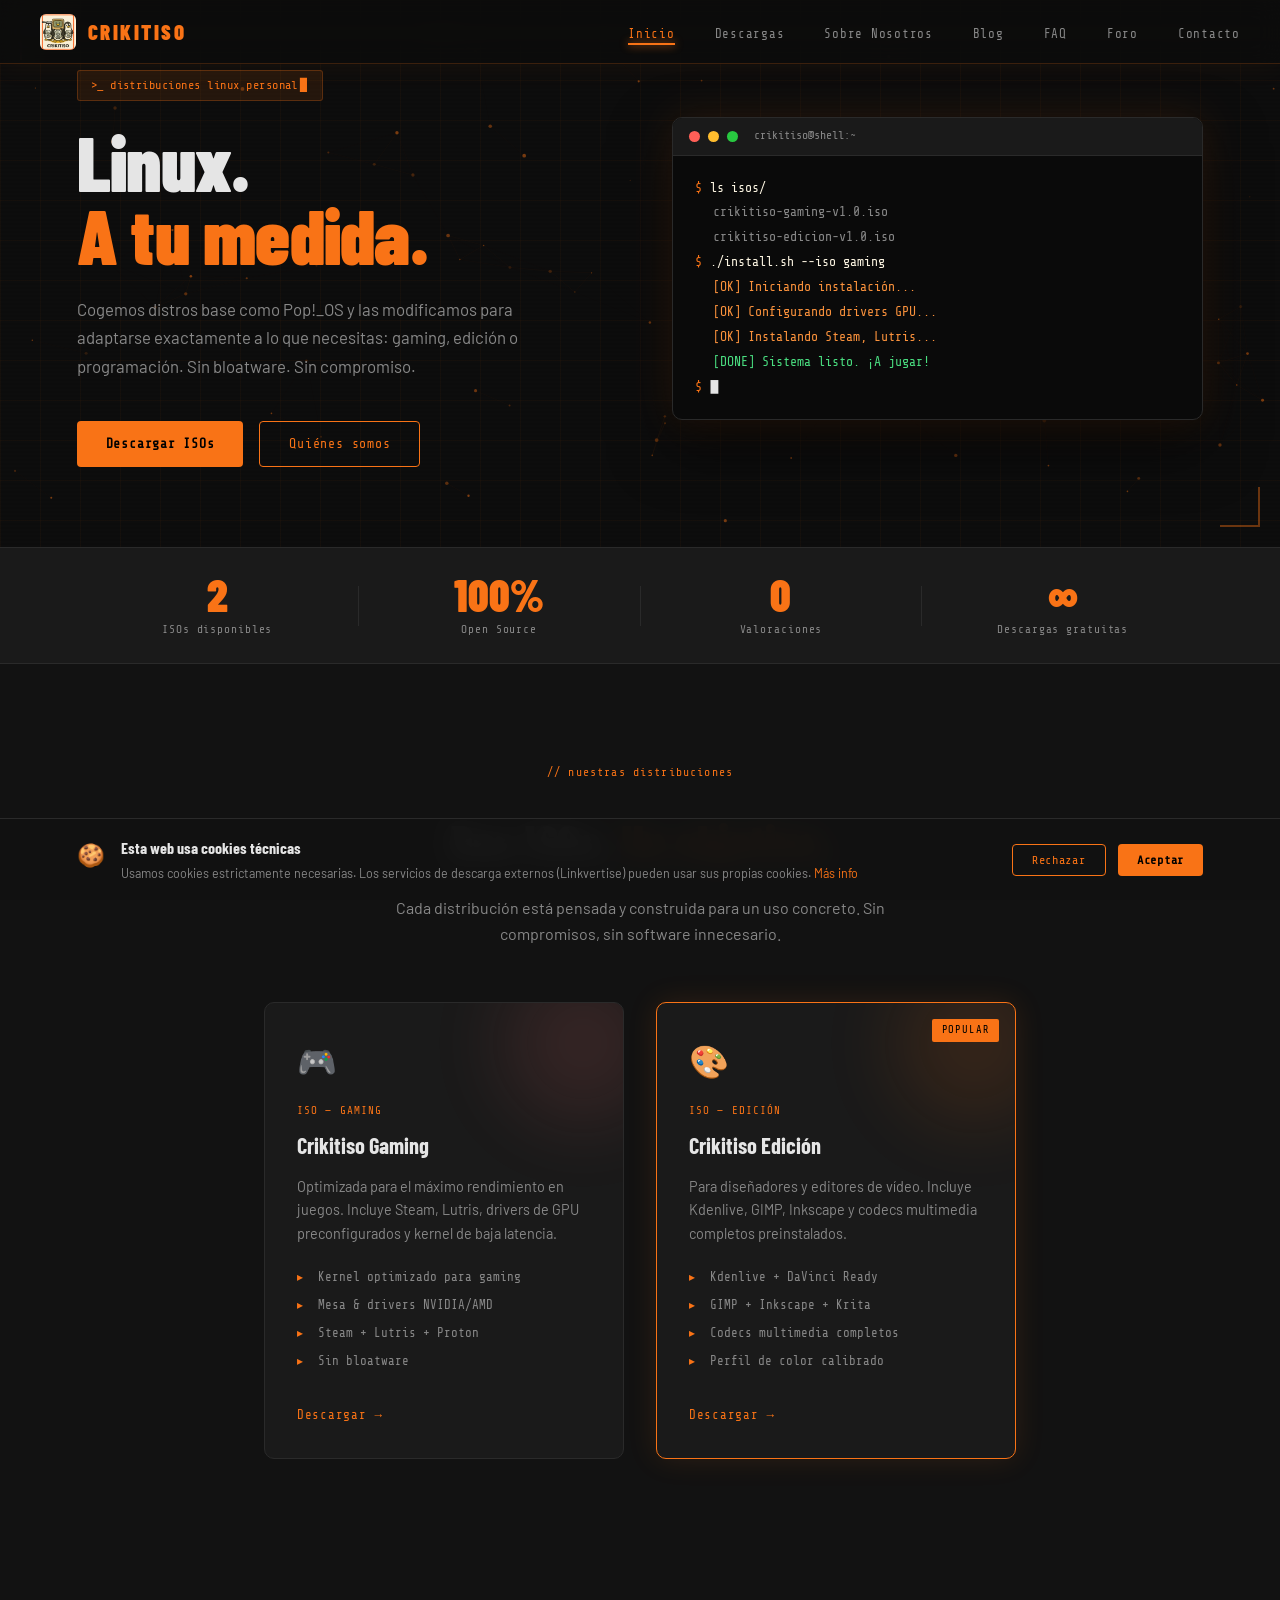
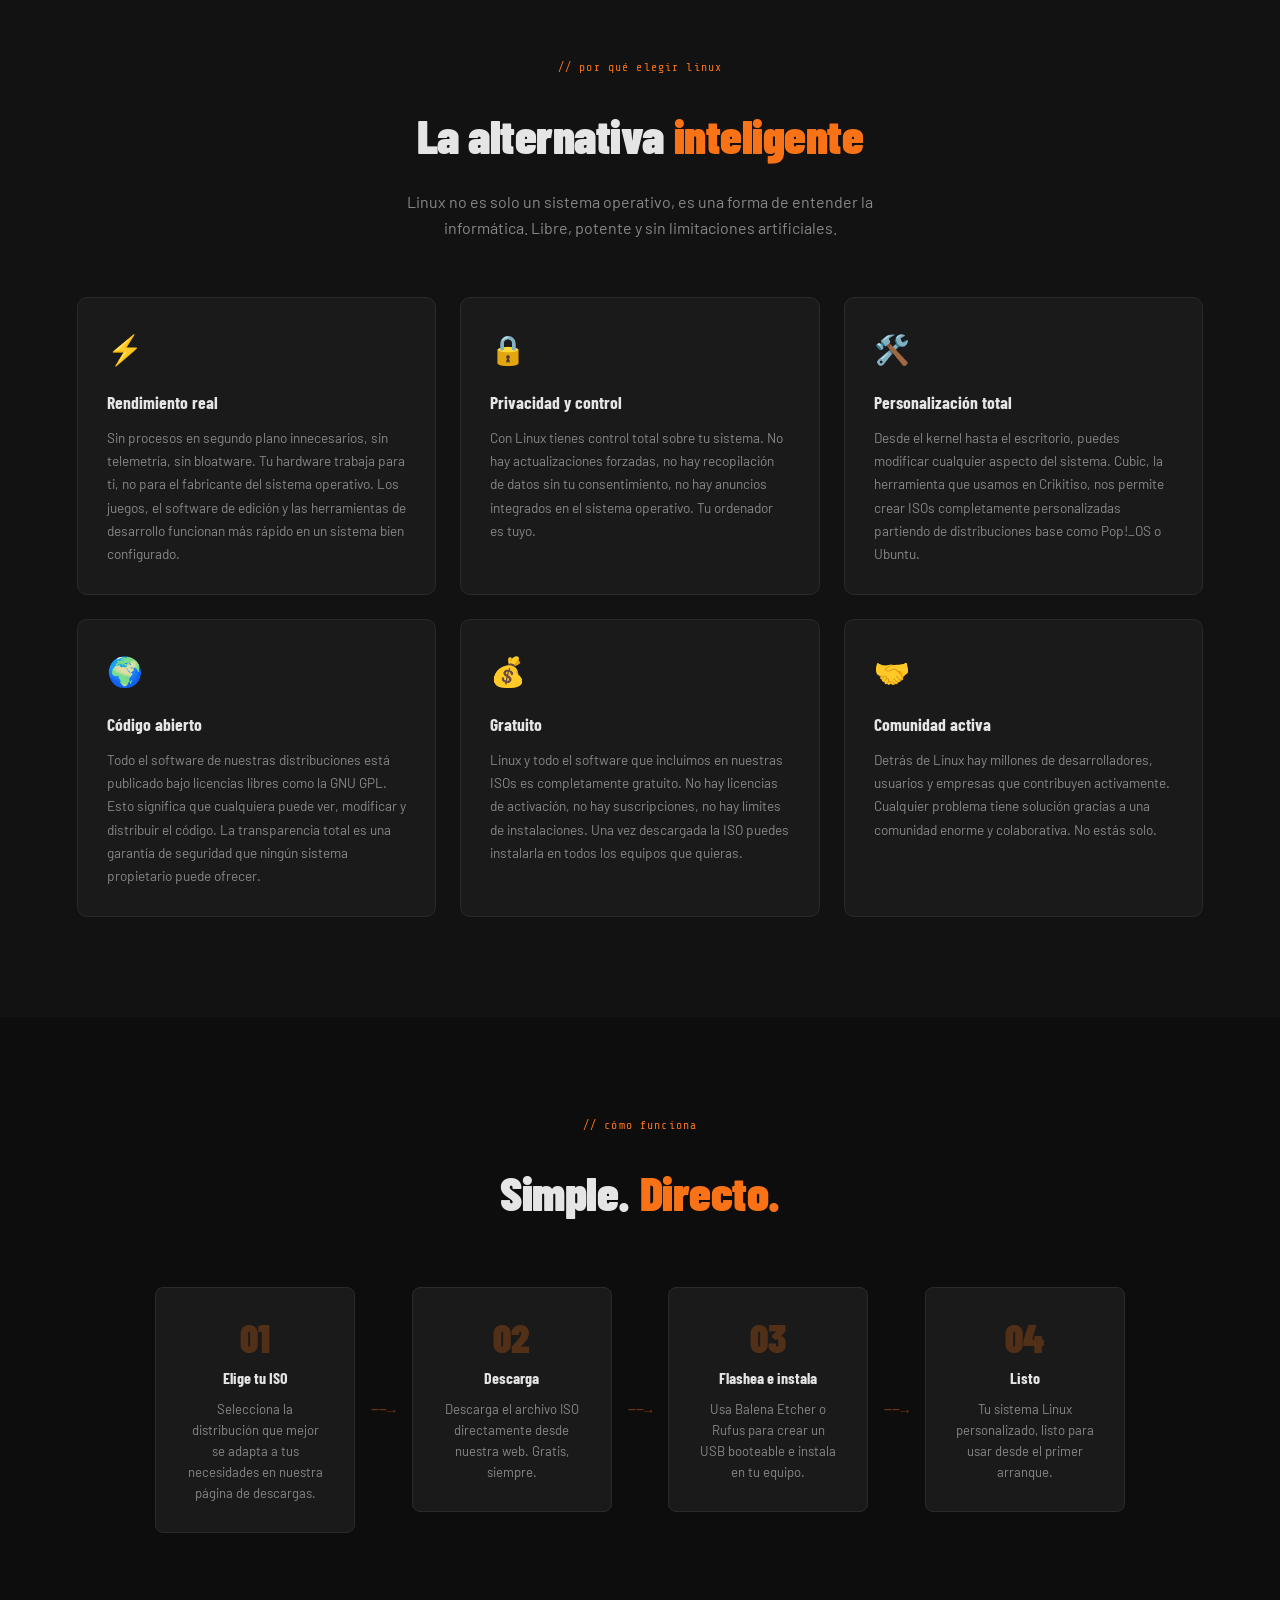
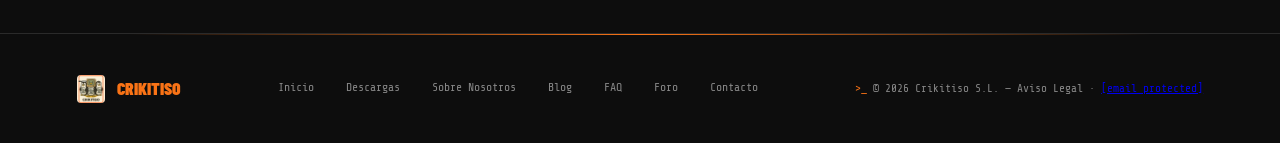
==== commit 55bd0505: "Add files via upload" ====
--- a/index.html
+++ b/index.html
@@ -2,6 +2,7 @@
 <html lang="es">
 <head>
   <meta charset="UTF-8" />
+  <meta name="36a3ef208f987504b45d706794b6b62c85838461" content="36a3ef208f987504b45d706794b6b62c85838461" />
   <meta name="viewport" content="width=device-width, initial-scale=1.0"/>
   <title>Crikitiso — Distribuciones Linux a Medida</title>
   <link rel="stylesheet" href="style.css" />
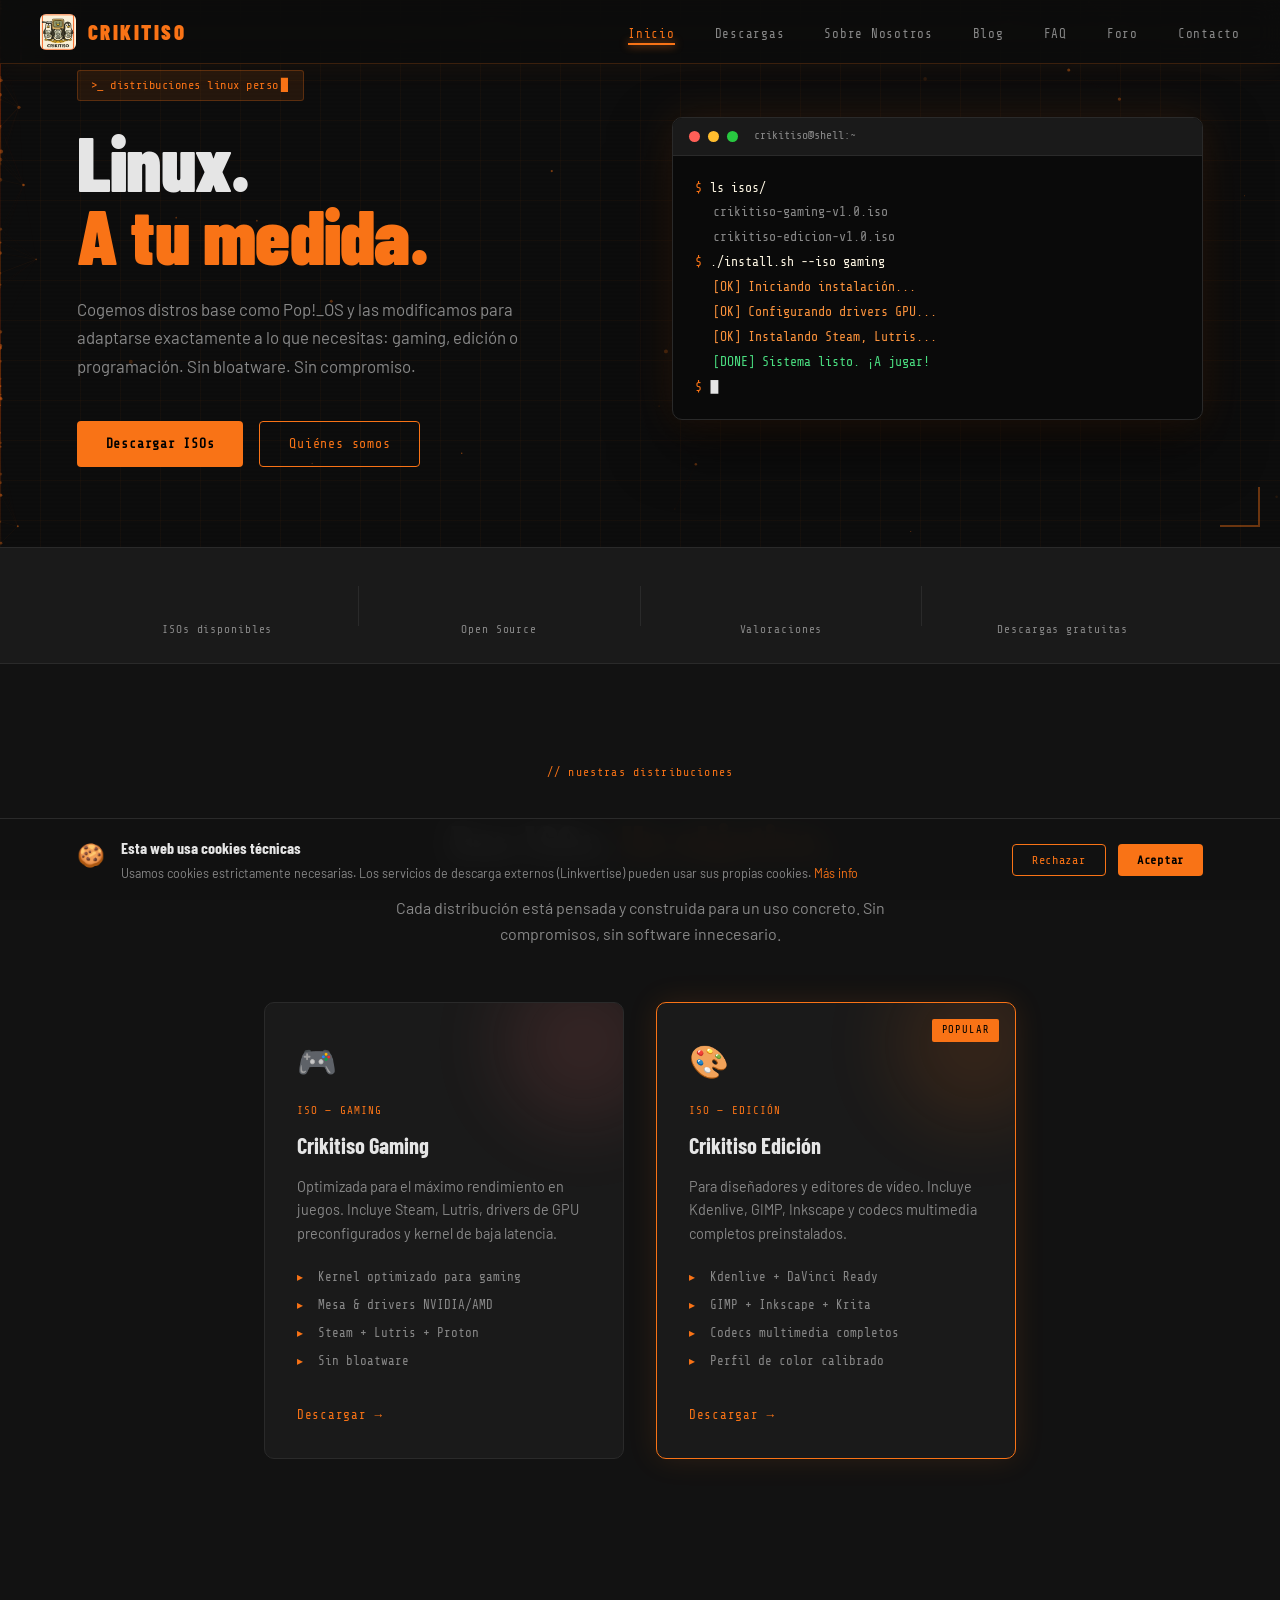
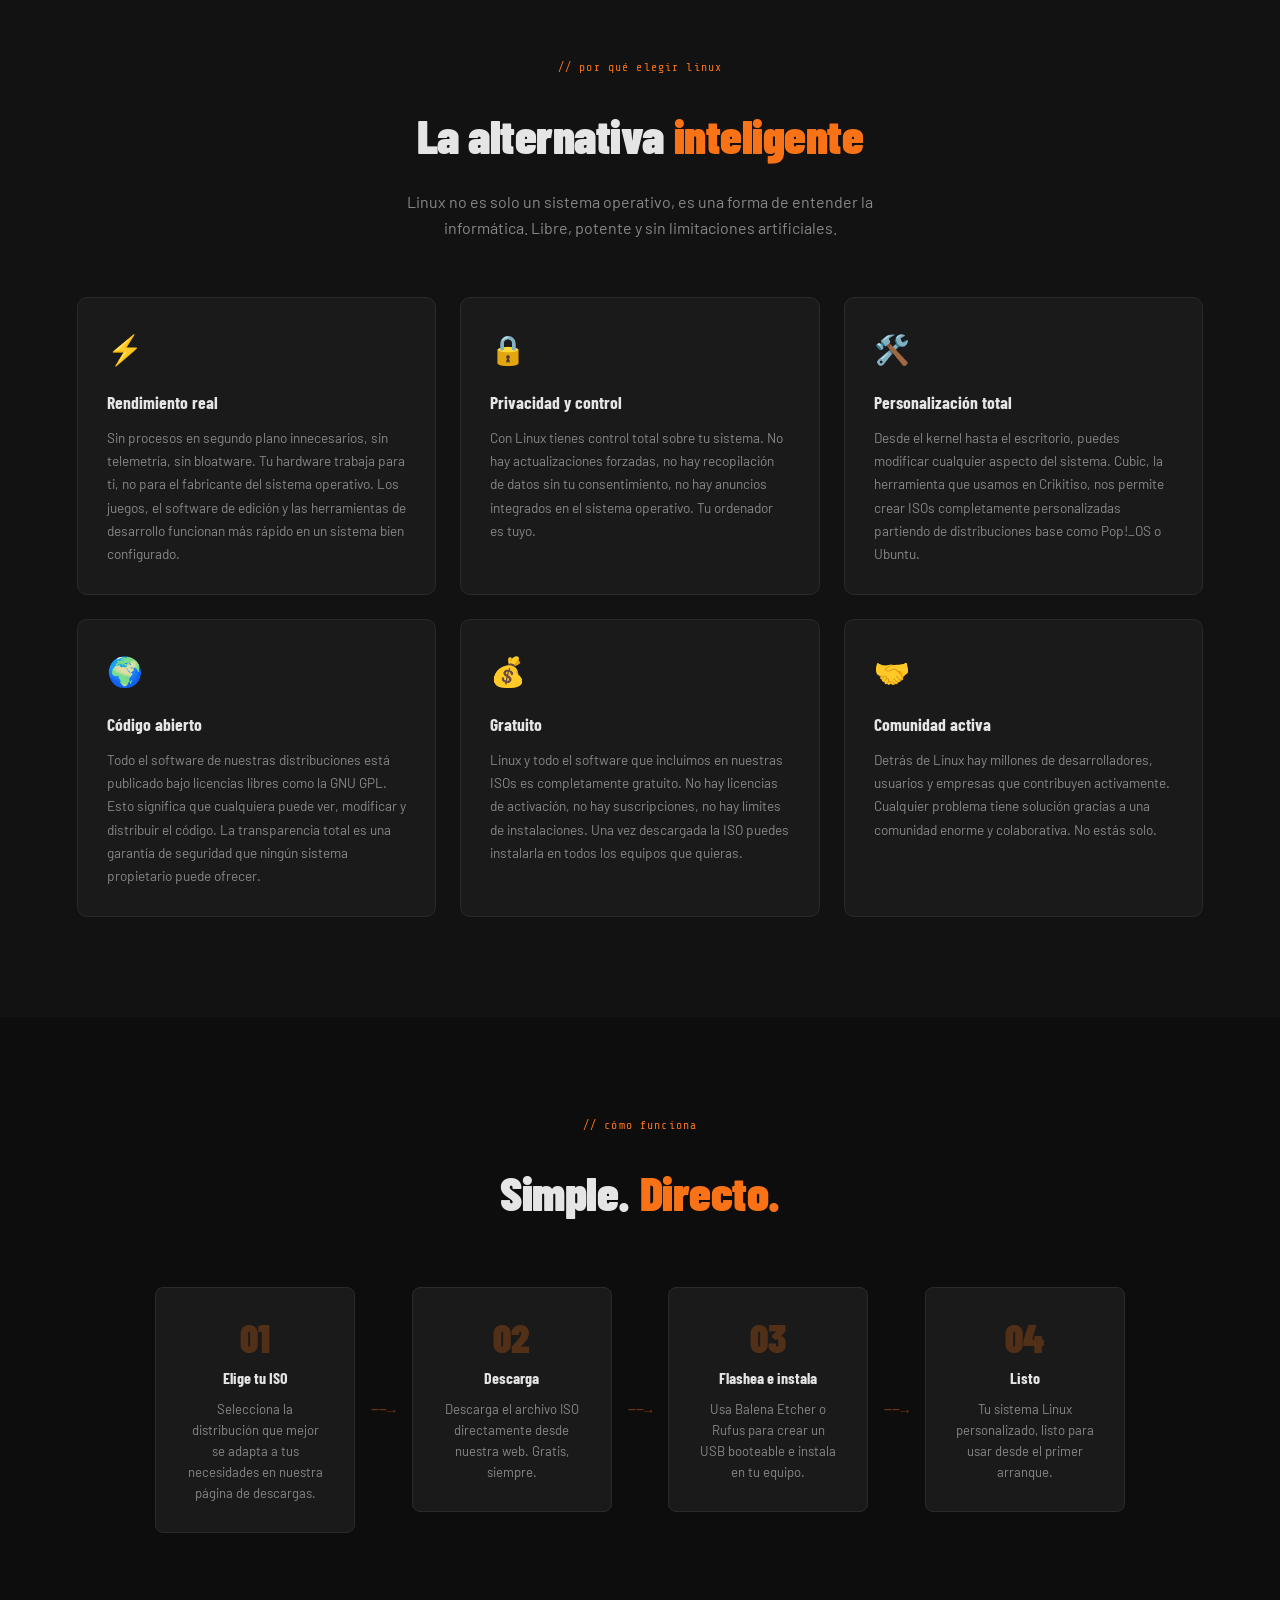
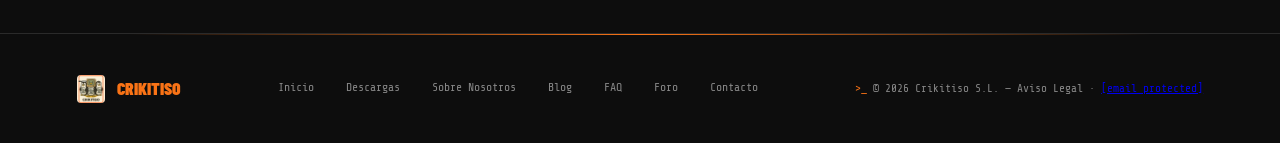
==== commit 2b640d5b: "Add files via upload" ====
--- a/index.html
+++ b/index.html
@@ -3,6 +3,7 @@
 <head>
   <meta charset="UTF-8" />
   <meta name="36a3ef208f987504b45d706794b6b62c85838461" content="36a3ef208f987504b45d706794b6b62c85838461" />
+  <meta name="referrer" content="no-referrer-when-downgrade" />
   <meta name="viewport" content="width=device-width, initial-scale=1.0"/>
   <title>Crikitiso — Distribuciones Linux a Medida</title>
   <link rel="stylesheet" href="style.css" />
